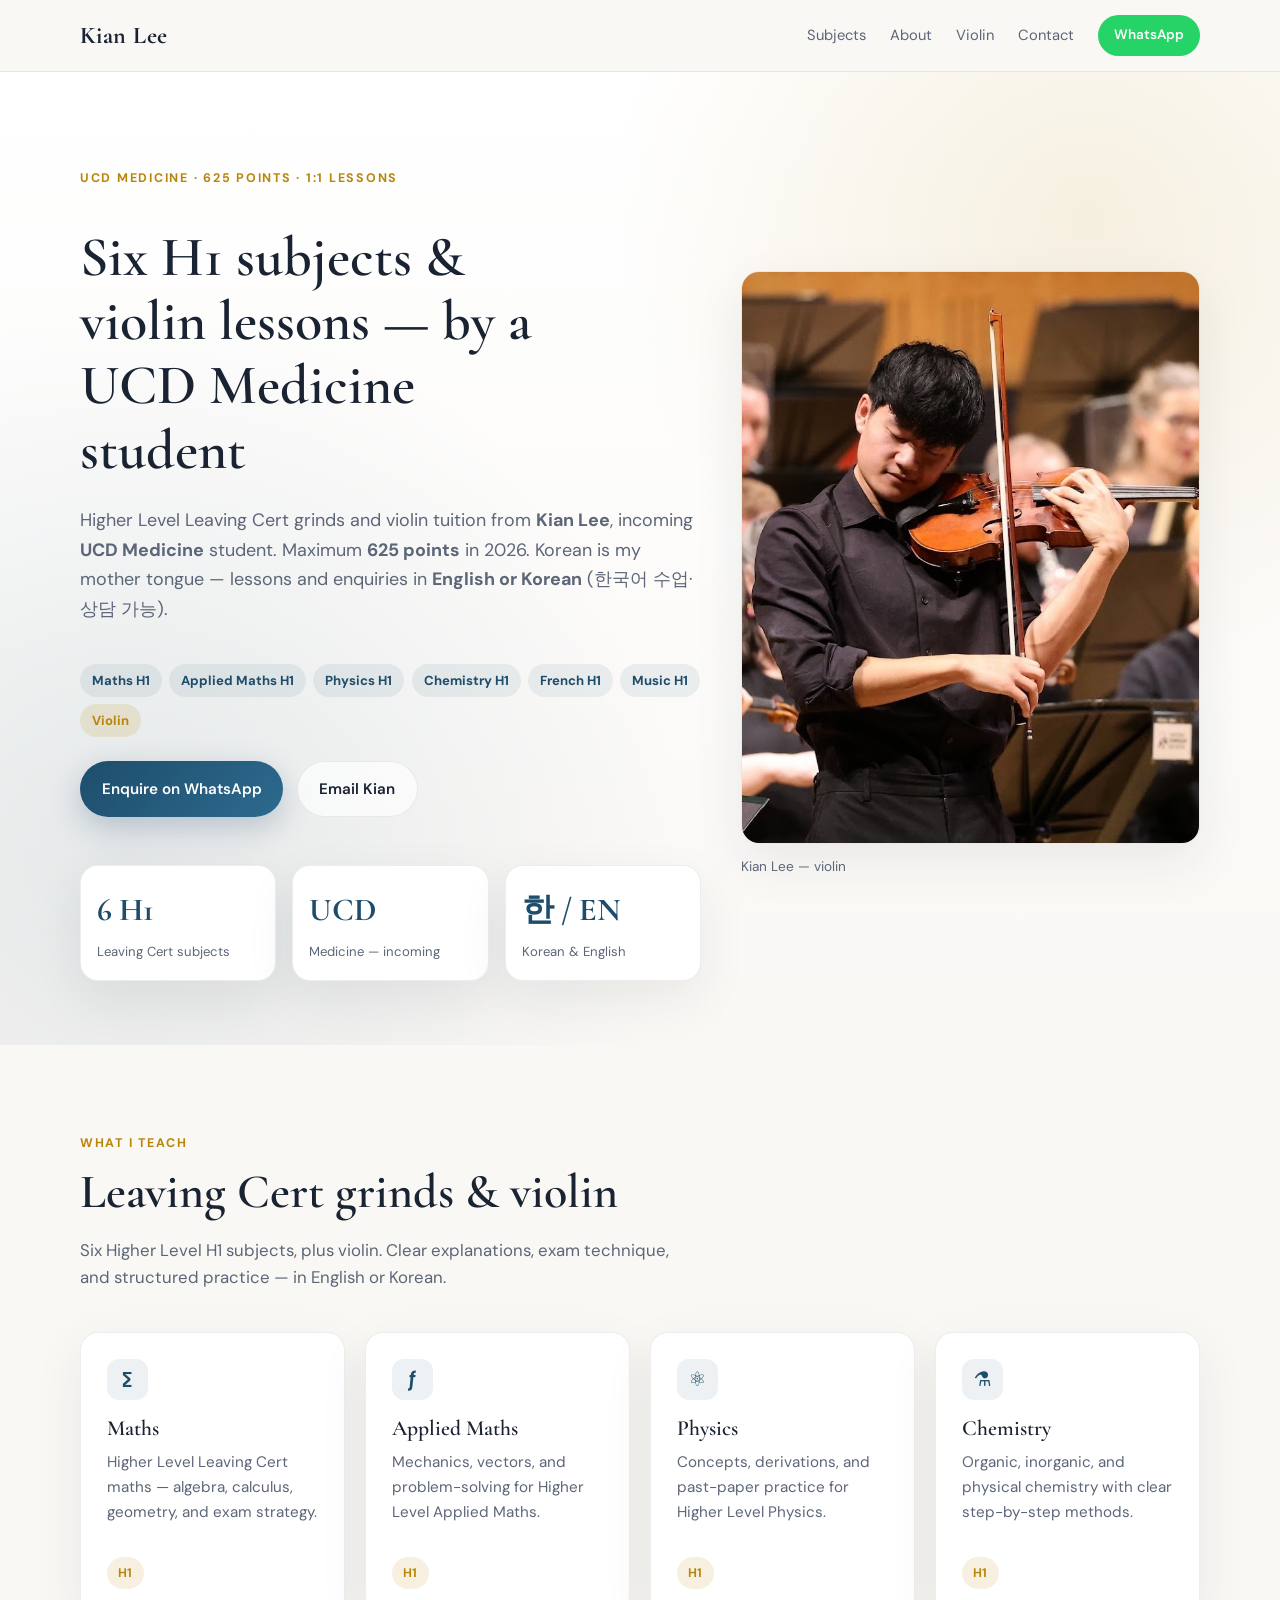
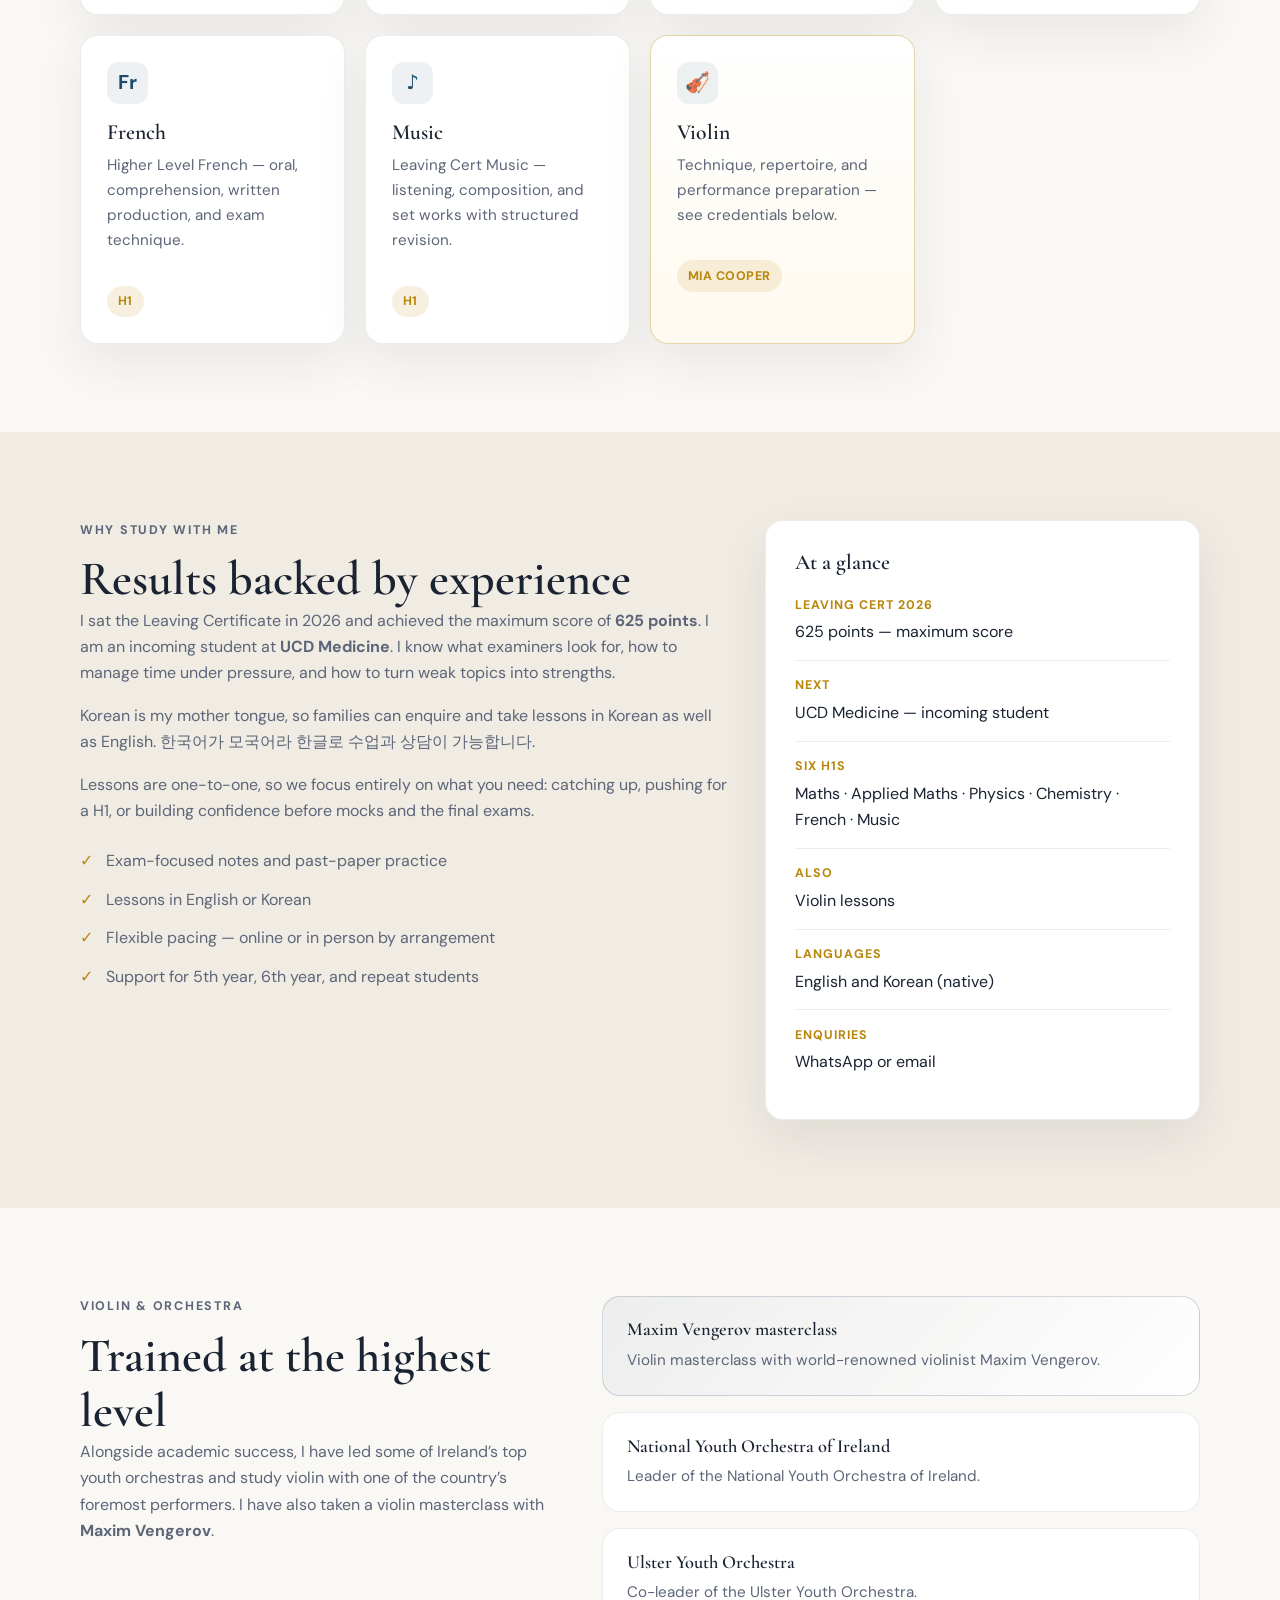
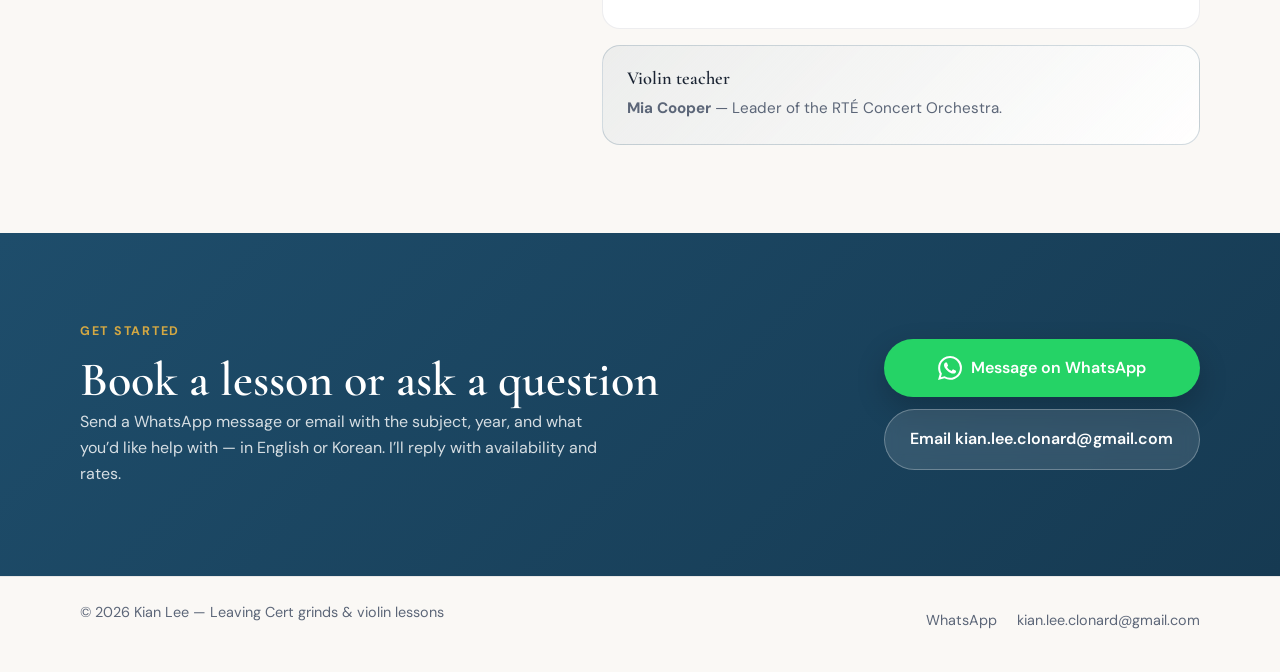
==== index.html @ 2340aa88 "Merge pull request #2 from KianLeeMaths/cursor/seo-h1-ucd-korean Highlight H1 grinds, UCD Medicine, " ====
<!DOCTYPE html>
<html lang="en">
<head>
  <meta charset="UTF-8">
  <meta name="viewport" content="width=device-width, initial-scale=1.0">
  <title>Leaving Cert H1 Grinds &amp; Violin Lessons | Kian Lee · UCD Medicine</title>
  <meta name="description" content="Six Leaving Cert H1 grinds (Maths, Applied Maths, Physics, Chemistry, French, Music) and violin lessons with Kian Lee — 625 points (2026), incoming UCD Medicine student. Native Korean speaker. 리빙서트 과외 · 바이올린 레슨. WhatsApp 083 312 1229.">
  <meta name="keywords" content="Leaving Cert grinds, H1 grinds Ireland, Maths grinds, Applied Maths, Physics, Chemistry, French, Music, violin lessons Dublin, UCD Medicine, Korean tutor, 리빙서트 과외, 수학 과외, 바이올린 레슨">
  <meta name="author" content="Kian Lee">
  <meta name="robots" content="index, follow">
  <link rel="canonical" href="https://kianleemaths.github.io/grinds/">
  <link rel="alternate" hreflang="en" href="https://kianleemaths.github.io/grinds/">
  <link rel="alternate" hreflang="ko" href="https://kianleemaths.github.io/grinds/">
  <link rel="alternate" hreflang="x-default" href="https://kianleemaths.github.io/grinds/">
  <meta property="og:type" content="website">
  <meta property="og:locale" content="en_IE">
  <meta property="og:locale:alternate" content="ko_KR">
  <meta property="og:site_name" content="Kian Lee Grinds">
  <meta property="og:url" content="https://kianleemaths.github.io/grinds/">
  <meta property="og:title" content="Six H1 Leaving Cert grinds &amp; violin lessons — UCD Medicine student">
  <meta property="og:description" content="Kian Lee: 625 points (2026), incoming UCD Medicine. H1 grinds in Maths, Applied Maths, Physics, Chemistry, French and Music, plus violin. Lessons in English or Korean.">
  <meta property="og:image" content="https://kianleemaths.github.io/grinds/images/kian-lee-violin.png">
  <meta property="og:image:alt" content="Kian Lee performing on violin with orchestra">
  <meta name="twitter:card" content="summary_large_image">
  <meta name="twitter:title" content="Six H1 Leaving Cert grinds &amp; violin lessons — UCD Medicine student">
  <meta name="twitter:description" content="625 points (2026). Incoming UCD Medicine. Native Korean speaker. WhatsApp 083 312 1229.">
  <meta name="twitter:image" content="https://kianleemaths.github.io/grinds/images/kian-lee-violin.png">
  <link rel="preconnect" href="https://fonts.googleapis.com">
  <link rel="preconnect" href="https://fonts.gstatic.com" crossorigin>
  <link href="https://fonts.googleapis.com/css2?family=Cormorant+Garamond:ital,wght@0,500;0,600;0,700;1,500&family=DM+Sans:ital,opsz,wght@0,9..40,400;0,9..40,500;0,9..40,600;0,9..40,700;1,9..40,400&display=swap" rel="stylesheet">
  <link rel="stylesheet" href="styles.css">
  <script type="application/ld+json">
  {
    "@context": "https://schema.org",
    "@type": "EducationalOccupationalProgram",
    "name": "Leaving Cert H1 grinds and violin lessons",
    "description": "One-to-one Higher Level Leaving Cert grinds in six H1 subjects and private violin lessons with Kian Lee, incoming UCD Medicine student. Lessons available in English and Korean.",
    "url": "https://kianleemaths.github.io/grinds/",
    "provider": {
      "@type": "Person",
      "name": "Kian Lee",
      "jobTitle": "Leaving Cert tutor and violin teacher",
      "email": "mailto:kian.lee.clonard@gmail.com",
      "telephone": "+353833121229",
      "knowsLanguage": ["en", "ko"],
      "image": "https://kianleemaths.github.io/grinds/images/kian-lee-violin.png",
      "alumniOf": {
        "@type": "EducationalOrganization",
        "name": "Leaving Certificate (Ireland), 625 points, 2026"
      },
      "affiliation": {
        "@type": "CollegeOrUniversity",
        "name": "University College Dublin",
        "department": "School of Medicine"
      }
    },
    "occupationalCategory": "Private tutor",
    "teaches": [
      "Leaving Cert Higher Level Maths",
      "Leaving Cert Higher Level Applied Maths",
      "Leaving Cert Higher Level Physics",
      "Leaving Cert Higher Level Chemistry",
      "Leaving Cert Higher Level French",
      "Leaving Cert Higher Level Music",
      "Violin"
    ],
    "inLanguage": ["en", "ko"],
    "areaServed": "Ireland"
  }
  </script>
</head>
<body>
  <header class="site-header">
    <div class="container header-inner">
      <a class="logo" href="#top">Kian Lee</a>
      <nav class="nav" aria-label="Primary">
        <a href="#subjects">Subjects</a>
        <a href="#about">About</a>
        <a href="#music">Violin</a>
        <a href="#contact">Contact</a>
      </nav>
      <a class="btn btn-small header-cta" href="#" id="header-whatsapp" target="_blank" rel="noopener noreferrer">WhatsApp</a>
    </div>
  </header>

  <main id="top">
    <section class="hero">
      <div class="hero-bg" aria-hidden="true"></div>
      <div class="container hero-layout">
        <div class="hero-content">
          <p class="eyebrow">UCD Medicine · 625 points · 1:1 lessons</p>
          <h1>Six H1 subjects &amp; violin lessons — by a UCD Medicine student</h1>
          <p class="hero-lead">
            Higher Level Leaving Cert grinds and violin tuition from <strong>Kian Lee</strong>,
            incoming <strong>UCD Medicine</strong> student. Maximum <strong>625 points</strong> in 2026.
            Korean is my mother tongue — lessons and enquiries in <strong>English or Korean</strong>
            (한국어 수업·상담 가능).
          </p>
          <ul class="hero-pills" aria-label="Six H1 subjects and violin">
            <li>Maths H1</li>
            <li>Applied Maths H1</li>
            <li>Physics H1</li>
            <li>Chemistry H1</li>
            <li>French H1</li>
            <li>Music H1</li>
            <li class="pill-extra">Violin</li>
          </ul>
          <div class="hero-actions">
            <a class="btn btn-primary" href="#" id="hero-whatsapp" target="_blank" rel="noopener noreferrer">
              Enquire on WhatsApp
            </a>
            <a class="btn btn-ghost" href="mailto:kian.lee.clonard@gmail.com">Email Kian</a>
          </div>
          <ul class="hero-stats" aria-label="Highlights">
            <li>
              <span class="stat-value">6 H1</span>
              <span class="stat-label">Leaving Cert subjects</span>
            </li>
            <li>
              <span class="stat-value">UCD</span>
              <span class="stat-label">Medicine — incoming</span>
            </li>
            <li>
              <span class="stat-value">한 / EN</span>
              <span class="stat-label">Korean &amp; English</span>
            </li>
          </ul>
        </div>
        <figure class="hero-photo">
          <img src="images/kian-lee-violin.png" alt="Kian Lee performing on violin with orchestra">
          <figcaption>Kian Lee — violin</figcaption>
        </figure>
      </div>
    </section>

    <section class="section" id="subjects">
      <div class="container">
        <div class="section-head">
          <p class="eyebrow">What I teach</p>
          <h2>Leaving Cert grinds &amp; violin</h2>
          <p class="section-intro">
            Six Higher Level H1 subjects, plus violin. Clear explanations, exam technique, and
            structured practice — in English or Korean.
          </p>
        </div>
        <div class="subject-grid">
          <article class="subject-card">
            <div class="subject-icon" aria-hidden="true">∑</div>
            <h3>Maths</h3>
            <p>Higher Level Leaving Cert maths — algebra, calculus, geometry, and exam strategy.</p>
            <span class="badge">H1</span>
          </article>
          <article class="subject-card">
            <div class="subject-icon" aria-hidden="true">ƒ</div>
            <h3>Applied Maths</h3>
            <p>Mechanics, vectors, and problem-solving for Higher Level Applied Maths.</p>
            <span class="badge">H1</span>
          </article>
          <article class="subject-card">
            <div class="subject-icon" aria-hidden="true">⚛</div>
            <h3>Physics</h3>
            <p>Concepts, derivations, and past-paper practice for Higher Level Physics.</p>
            <span class="badge">H1</span>
          </article>
          <article class="subject-card">
            <div class="subject-icon" aria-hidden="true">⚗</div>
            <h3>Chemistry</h3>
            <p>Organic, inorganic, and physical chemistry with clear step-by-step methods.</p>
            <span class="badge">H1</span>
          </article>
          <article class="subject-card">
            <div class="subject-icon" aria-hidden="true">Fr</div>
            <h3>French</h3>
            <p>Higher Level French — oral, comprehension, written production, and exam technique.</p>
            <span class="badge">H1</span>
          </article>
          <article class="subject-card">
            <div class="subject-icon" aria-hidden="true">♪</div>
            <h3>Music</h3>
            <p>Leaving Cert Music — listening, composition, and set works with structured revision.</p>
            <span class="badge">H1</span>
          </article>
          <article class="subject-card featured">
            <div class="subject-icon" aria-hidden="true">🎻</div>
            <h3>Violin</h3>
            <p>Technique, repertoire, and performance preparation — see credentials below.</p>
            <span class="badge">Mia Cooper</span>
          </article>
        </div>
      </div>
    </section>

    <section class="section section-alt" id="about">
      <div class="container about-grid">
        <div class="about-copy">
          <p class="eyebrow">Why study with me</p>
          <h2>Results backed by experience</h2>
          <p>
            I sat the Leaving Certificate in 2026 and achieved the maximum score of
            <strong>625 points</strong>. I am an incoming student at
            <strong>UCD Medicine</strong>. I know what examiners look for, how to manage time under
            pressure, and how to turn weak topics into strengths.
          </p>
          <p>
            Korean is my mother tongue, so families can enquire and take lessons in Korean as well as
            English. 한국어가 모국어라 한글로 수업과 상담이 가능합니다.
          </p>
          <p>
            Lessons are one-to-one, so we focus entirely on what you need: catching up, pushing for a
            H1, or building confidence before mocks and the final exams.
          </p>
          <ul class="check-list">
            <li>Exam-focused notes and past-paper practice</li>
            <li>Lessons in English or Korean</li>
            <li>Flexible pacing — online or in person by arrangement</li>
            <li>Support for 5th year, 6th year, and repeat students</li>
          </ul>
        </div>
        <aside class="about-card" aria-label="Achievements">
          <h3>At a glance</h3>
          <dl class="fact-list">
            <div>
              <dt>Leaving Cert 2026</dt>
              <dd>625 points — maximum score</dd>
            </div>
            <div>
              <dt>Next</dt>
              <dd>UCD Medicine — incoming student</dd>
            </div>
            <div>
              <dt>Six H1s</dt>
              <dd>Maths · Applied Maths · Physics · Chemistry · French · Music</dd>
            </div>
            <div>
              <dt>Also</dt>
              <dd>Violin lessons</dd>
            </div>
            <div>
              <dt>Languages</dt>
              <dd>English and Korean (native)</dd>
            </div>
            <div>
              <dt>Enquiries</dt>
              <dd>WhatsApp or email</dd>
            </div>
          </dl>
        </aside>
      </div>
    </section>

    <section class="section" id="music">
      <div class="container music-grid">
        <div class="music-copy">
          <p class="eyebrow">Violin &amp; orchestra</p>
          <h2>Trained at the highest level</h2>
          <p>
            Alongside academic success, I have led some of Ireland’s top youth orchestras and study
            violin with one of the country’s foremost performers. I have also taken a violin
            masterclass with <strong>Maxim Vengerov</strong>.
          </p>
        </div>
        <div class="credential-cards">
          <article class="credential-card highlight">
            <h3>Maxim Vengerov masterclass</h3>
            <p>Violin masterclass with world-renowned violinist Maxim Vengerov.</p>
          </article>
          <article class="credential-card">
            <h3>National Youth Orchestra of Ireland</h3>
            <p>Leader of the National Youth Orchestra of Ireland.</p>
          </article>
          <article class="credential-card">
            <h3>Ulster Youth Orchestra</h3>
            <p>Co-leader of the Ulster Youth Orchestra.</p>
          </article>
          <article class="credential-card highlight">
            <h3>Violin teacher</h3>
            <p>
              <strong>Mia Cooper</strong> — Leader of the RTÉ Concert Orchestra.
            </p>
          </article>
        </div>
      </div>
    </section>

    <section class="section cta-section" id="contact">
      <div class="container cta-inner">
        <div class="cta-copy">
          <p class="eyebrow">Get started</p>
          <h2>Book a lesson or ask a question</h2>
          <p>
            Send a WhatsApp message or email with the subject, year, and what you’d like help with —
            in English or Korean. I’ll reply with availability and rates.
          </p>
        </div>
        <div class="cta-actions">
          <a class="btn btn-primary btn-large whatsapp-btn" href="#" id="footer-whatsapp" target="_blank" rel="noopener noreferrer">
            <span class="whatsapp-icon" aria-hidden="true">
              <svg viewBox="0 0 24 24" width="24" height="24" fill="currentColor">
                <path d="M17.472 14.382c-.297-.149-1.758-.867-2.03-.967-.273-.099-.471-.148-.67.15-.197.297-.767.966-.94 1.164-.173.199-.347.223-.644.075-.297-.15-1.255-.463-2.39-1.475-.883-.788-1.48-1.761-1.653-2.059-.173-.297-.018-.458.13-.606.134-.133.298-.347.446-.52.149-.174.198-.298.298-.497.099-.198.05-.371-.025-.52-.075-.149-.669-1.612-.916-2.207-.242-.579-.487-.5-.669-.51-.173-.008-.371-.01-.57-.01-.198 0-.52.074-.792.372-.272.297-1.04 1.016-1.04 2.479 0 1.462 1.065 2.875 1.213 3.074.149.198 2.096 3.2 5.077 4.487.709.306 1.262.489 1.694.625.712.227 1.36.195 1.871.118.571-.085 1.758-.719 2.006-1.413.248-.694.248-1.289.173-1.413-.074-.124-.272-.198-.57-.347m-5.421 7.403h-.004a9.87 9.87 0 01-5.031-1.378l-.361-.214-3.741.982.998-3.648-.235-.374a9.86 9.86 0 01-1.51-5.26c.001-5.45 4.436-9.884 9.888-9.884 2.64 0 5.122 1.03 6.988 2.898a9.825 9.825 0 012.893 6.994c-.003 5.45-4.435 9.884-9.882 9.884m8.413-18.297A11.815 11.815 0 0012.05 0C5.495 0 .16 5.335.157 11.892c0 2.096.547 4.142 1.588 5.945L.057 24l6.305-1.654a11.882 11.882 0 005.683 1.448h.005c6.554 0 11.89-5.335 11.893-11.893a11.821 11.821 0 00-3.48-8.413z"/>
              </svg>
            </span>
            Message on WhatsApp
          </a>
          <a class="btn btn-ghost btn-large email-btn" id="footer-email" href="mailto:kian.lee.clonard@gmail.com">Email kian.lee.clonard@gmail.com</a>
        </div>
      </div>
    </section>
  </main>

  <footer class="site-footer">
    <div class="container footer-inner">
      <p>&copy; <span id="year"></span> Kian Lee — Leaving Cert grinds &amp; violin lessons</p>
      <div class="footer-links">
        <a href="#" id="footer-link-whatsapp" target="_blank" rel="noopener noreferrer">WhatsApp</a>
        <a href="mailto:kian.lee.clonard@gmail.com" id="footer-link-email">kian.lee.clonard@gmail.com</a>
      </div>
    </div>
  </footer>

  <script src="config.js"></script>
  <script src="main.js"></script>
</body>
</html>
---- styles.css ----
:root {
  --bg: #faf8f5;
  --bg-alt: #f0ebe3;
  --surface: #ffffff;
  --ink: #1a2332;
  --ink-muted: #5c6678;
  --accent: #1e4d6b;
  --accent-light: #2d6a8f;
  --gold: #b8860b;
  --gold-soft: #d4a843;
  --border: rgba(26, 35, 50, 0.08);
  --shadow: 0 18px 50px rgba(26, 35, 50, 0.08);
  --radius: 18px;
  --font-display: "Cormorant Garamond", Georgia, serif;
  --font-body: "DM Sans", system-ui, sans-serif;
  --header-height: 72px;
}

*,
*::before,
*::after {
  box-sizing: border-box;
}

html {
  scroll-behavior: smooth;
}

body {
  margin: 0;
  font-family: var(--font-body);
  font-size: 1rem;
  line-height: 1.65;
  color: var(--ink);
  background: var(--bg);
}

img {
  max-width: 100%;
  display: block;
}

a {
  color: inherit;
  text-decoration: none;
}

.container {
  width: min(1120px, calc(100% - 2rem));
  margin-inline: auto;
}

.eyebrow {
  margin: 0 0 0.75rem;
  font-size: 0.78rem;
  font-weight: 700;
  letter-spacing: 0.14em;
  text-transform: uppercase;
  color: var(--gold);
}

h1,
h2,
h3 {
  font-family: var(--font-display);
  font-weight: 600;
  line-height: 1.15;
  margin: 0;
}

h1 {
  font-size: clamp(2.15rem, 5vw, 3.5rem);
  max-width: 18ch;
}

h2 {
  font-size: clamp(2rem, 4vw, 3rem);
}

h3 {
  font-size: 1.35rem;
}

p {
  margin: 0 0 1rem;
}

p:last-child {
  margin-bottom: 0;
}

.btn {
  display: inline-flex;
  align-items: center;
  justify-content: center;
  gap: 0.55rem;
  padding: 0.9rem 1.35rem;
  border-radius: 999px;
  font-weight: 600;
  font-size: 0.95rem;
  transition: transform 0.2s ease, box-shadow 0.2s ease, background 0.2s ease;
}

.btn:hover {
  transform: translateY(-1px);
}

.btn-primary {
  background: linear-gradient(135deg, var(--accent), var(--accent-light));
  color: #fff;
  box-shadow: 0 10px 30px rgba(30, 77, 107, 0.25);
}

.btn-primary:hover {
  box-shadow: 0 14px 36px rgba(30, 77, 107, 0.32);
}

.btn-ghost {
  border: 1px solid var(--border);
  background: rgba(255, 255, 255, 0.65);
  backdrop-filter: blur(8px);
}

.btn-small {
  padding: 0.55rem 1rem;
  font-size: 0.85rem;
}

.btn-large {
  padding: 1rem 1.6rem;
  font-size: 1rem;
}

.site-header {
  position: sticky;
  top: 0;
  z-index: 20;
  height: var(--header-height);
  background: rgba(250, 248, 245, 0.88);
  backdrop-filter: blur(14px);
  border-bottom: 1px solid var(--border);
}

.header-inner {
  height: 100%;
  display: flex;
  align-items: center;
  gap: 1.5rem;
}

.logo {
  font-family: var(--font-display);
  font-size: 1.5rem;
  font-weight: 700;
  letter-spacing: 0.02em;
}

.nav {
  display: none;
  gap: 1.5rem;
  margin-left: auto;
  font-size: 0.92rem;
  color: var(--ink-muted);
}

.nav a:hover {
  color: var(--accent);
}

.header-cta {
  margin-left: auto;
  background: #25d366;
  color: #fff;
}

@media (min-width: 768px) {
  .nav {
    display: flex;
  }

  .header-cta {
    margin-left: 0;
  }
}

.hero {
  position: relative;
  padding: clamp(3rem, 8vw, 6rem) 0 4rem;
  overflow: hidden;
}

.hero-bg {
  position: absolute;
  inset: 0;
  background:
    radial-gradient(circle at 85% 15%, rgba(184, 134, 11, 0.12), transparent 35%),
    radial-gradient(circle at 10% 80%, rgba(30, 77, 107, 0.1), transparent 40%),
    linear-gradient(180deg, #fff 0%, var(--bg) 100%);
  z-index: -1;
}

.hero-layout {
  display: grid;
  gap: 2.5rem;
  align-items: center;
}

@media (min-width: 900px) {
  .hero-layout {
    grid-template-columns: 1.15fr 0.85fr;
  }
}

.hero-content {
  display: grid;
  gap: 1.5rem;
}

.hero-photo,
.music-photo {
  margin: 0;
}

.hero-photo img,
.music-photo img {
  width: 100%;
  height: auto;
  aspect-ratio: 4 / 5;
  object-fit: cover;
  object-position: center 18%;
  border-radius: var(--radius);
  box-shadow: var(--shadow);
  border: 1px solid var(--border);
}

.music-photo img {
  aspect-ratio: 4 / 5;
}

.hero-photo figcaption,
.music-photo figcaption {
  margin-top: 0.7rem;
  font-size: 0.85rem;
  color: var(--ink-muted);
}

.hero-lead {
  max-width: 42rem;
  font-size: 1.12rem;
  color: var(--ink-muted);
}

.hero-pills {
  display: flex;
  flex-wrap: wrap;
  gap: 0.45rem;
  list-style: none;
  margin: 0;
  padding: 0;
}

.hero-pills li {
  padding: 0.35rem 0.75rem;
  border-radius: 999px;
  background: rgba(30, 77, 107, 0.08);
  color: var(--accent);
  font-size: 0.82rem;
  font-weight: 700;
}

.hero-pills .pill-extra {
  background: rgba(184, 134, 11, 0.14);
  color: var(--gold);
}

.hero-actions {
  display: flex;
  flex-wrap: wrap;
  gap: 0.85rem;
}

.hero-stats {
  display: grid;
  grid-template-columns: repeat(3, minmax(0, 1fr));
  gap: 1rem;
  list-style: none;
  margin: 1.5rem 0 0;
  padding: 0;
}

.hero-stats li {
  padding: 1.1rem 1rem;
  background: var(--surface);
  border: 1px solid var(--border);
  border-radius: var(--radius);
  box-shadow: var(--shadow);
}

.stat-value {
  display: block;
  font-family: var(--font-display);
  font-size: clamp(1.55rem, 3vw, 2rem);
  font-weight: 700;
  color: var(--accent);
}

.stat-label {
  display: block;
  margin-top: 0.25rem;
  font-size: 0.82rem;
  color: var(--ink-muted);
}

.section {
  padding: clamp(3.5rem, 7vw, 5.5rem) 0;
}

.section-alt {
  background: var(--bg-alt);
}

.section-head {
  max-width: 38rem;
  margin-bottom: 2.5rem;
}

.section-intro {
  margin-top: 1rem;
  color: var(--ink-muted);
  font-size: 1.05rem;
}

.subject-grid {
  display: grid;
  grid-template-columns: repeat(auto-fit, minmax(240px, 1fr));
  gap: 1.25rem;
}

.subject-card {
  position: relative;
  padding: 1.6rem;
  background: var(--surface);
  border: 1px solid var(--border);
  border-radius: var(--radius);
  box-shadow: var(--shadow);
}

.subject-card.featured {
  border-color: rgba(184, 134, 11, 0.35);
  background: linear-gradient(180deg, #fff 0%, #fffaf0 100%);
}

.subject-icon {
  width: 2.6rem;
  height: 2.6rem;
  display: grid;
  place-items: center;
  margin-bottom: 1rem;
  border-radius: 12px;
  background: rgba(30, 77, 107, 0.08);
  color: var(--accent);
  font-size: 1.25rem;
  font-weight: 700;
}

.subject-card h3 {
  margin-bottom: 0.55rem;
}

.subject-card p {
  color: var(--ink-muted);
  font-size: 0.95rem;
}

.badge {
  display: inline-block;
  margin-top: 1rem;
  padding: 0.35rem 0.7rem;
  border-radius: 999px;
  background: rgba(184, 134, 11, 0.12);
  color: var(--gold);
  font-size: 0.78rem;
  font-weight: 700;
  letter-spacing: 0.04em;
  text-transform: uppercase;
}

.about-grid,
.music-grid {
  display: grid;
  gap: 2rem;
}

@media (min-width: 900px) {
  .about-grid {
    grid-template-columns: 1.2fr 0.8fr;
    align-items: start;
  }

  .music-grid {
    grid-template-columns: 0.9fr 1.1fr;
    align-items: start;
  }
}

.about-copy p,
.music-copy p {
  color: var(--ink-muted);
}

.check-list {
  margin: 1.5rem 0 0;
  padding: 0;
  list-style: none;
}

.check-list li {
  position: relative;
  padding-left: 1.6rem;
  margin-bottom: 0.75rem;
  color: var(--ink-muted);
}

.check-list li::before {
  content: "✓";
  position: absolute;
  left: 0;
  color: var(--gold);
  font-weight: 700;
}

.about-card {
  padding: 1.8rem;
  background: var(--surface);
  border-radius: var(--radius);
  border: 1px solid var(--border);
  box-shadow: var(--shadow);
}

.about-card h3 {
  margin-bottom: 1.25rem;
}

.fact-list {
  margin: 0;
}

.fact-list div {
  padding: 0.9rem 0;
  border-top: 1px solid var(--border);
}

.fact-list div:first-child {
  border-top: 0;
  padding-top: 0;
}

.fact-list dt {
  font-size: 0.78rem;
  font-weight: 700;
  letter-spacing: 0.08em;
  text-transform: uppercase;
  color: var(--gold);
}

.fact-list dd {
  margin: 0.25rem 0 0;
  color: var(--ink);
}

.credential-cards {
  display: grid;
  gap: 1rem;
}

.credential-card {
  padding: 1.4rem 1.5rem;
  background: var(--surface);
  border: 1px solid var(--border);
  border-radius: var(--radius);
}

.credential-card.highlight {
  border-color: rgba(30, 77, 107, 0.2);
  background: linear-gradient(135deg, rgba(30, 77, 107, 0.06), rgba(255, 255, 255, 0.9));
}

.credential-card h3 {
  margin-bottom: 0.45rem;
  font-size: 1.15rem;
}

.credential-card p {
  color: var(--ink-muted);
  font-size: 0.95rem;
}

.cta-section {
  background: linear-gradient(135deg, var(--accent) 0%, #163a52 100%);
  color: #fff;
}

.cta-inner {
  display: grid;
  gap: 2rem;
  align-items: center;
}

.cta-actions {
  display: grid;
  gap: 0.75rem;
  justify-items: stretch;
}

@media (min-width: 768px) {
  .cta-inner {
    grid-template-columns: 1fr auto;
  }
}

.cta-copy .eyebrow {
  color: var(--gold-soft);
}

.cta-copy p {
  max-width: 34rem;
  color: rgba(255, 255, 255, 0.82);
}

.whatsapp-btn {
  background: #25d366;
  box-shadow: 0 12px 30px rgba(0, 0, 0, 0.2);
}

.whatsapp-btn:hover {
  background: #1ebe57;
}

.whatsapp-icon {
  display: inline-flex;
}

.email-btn {
  background: rgba(255, 255, 255, 0.12);
  color: #fff;
  border: 1px solid rgba(255, 255, 255, 0.28);
}

.email-btn:hover {
  background: rgba(255, 255, 255, 0.2);
}

.footer-links {
  display: flex;
  flex-wrap: wrap;
  gap: 0.75rem 1.25rem;
}

.site-footer {
  padding: 1.5rem 0 2rem;
  border-top: 1px solid var(--border);
}

.footer-inner {
  display: flex;
  flex-wrap: wrap;
  gap: 0.75rem 1.5rem;
  justify-content: space-between;
  align-items: center;
  font-size: 0.9rem;
  color: var(--ink-muted);
}

.footer-inner a:hover {
  color: var(--accent);
}

@media (max-width: 640px) {
  .hero-stats {
    grid-template-columns: 1fr;
  }
}
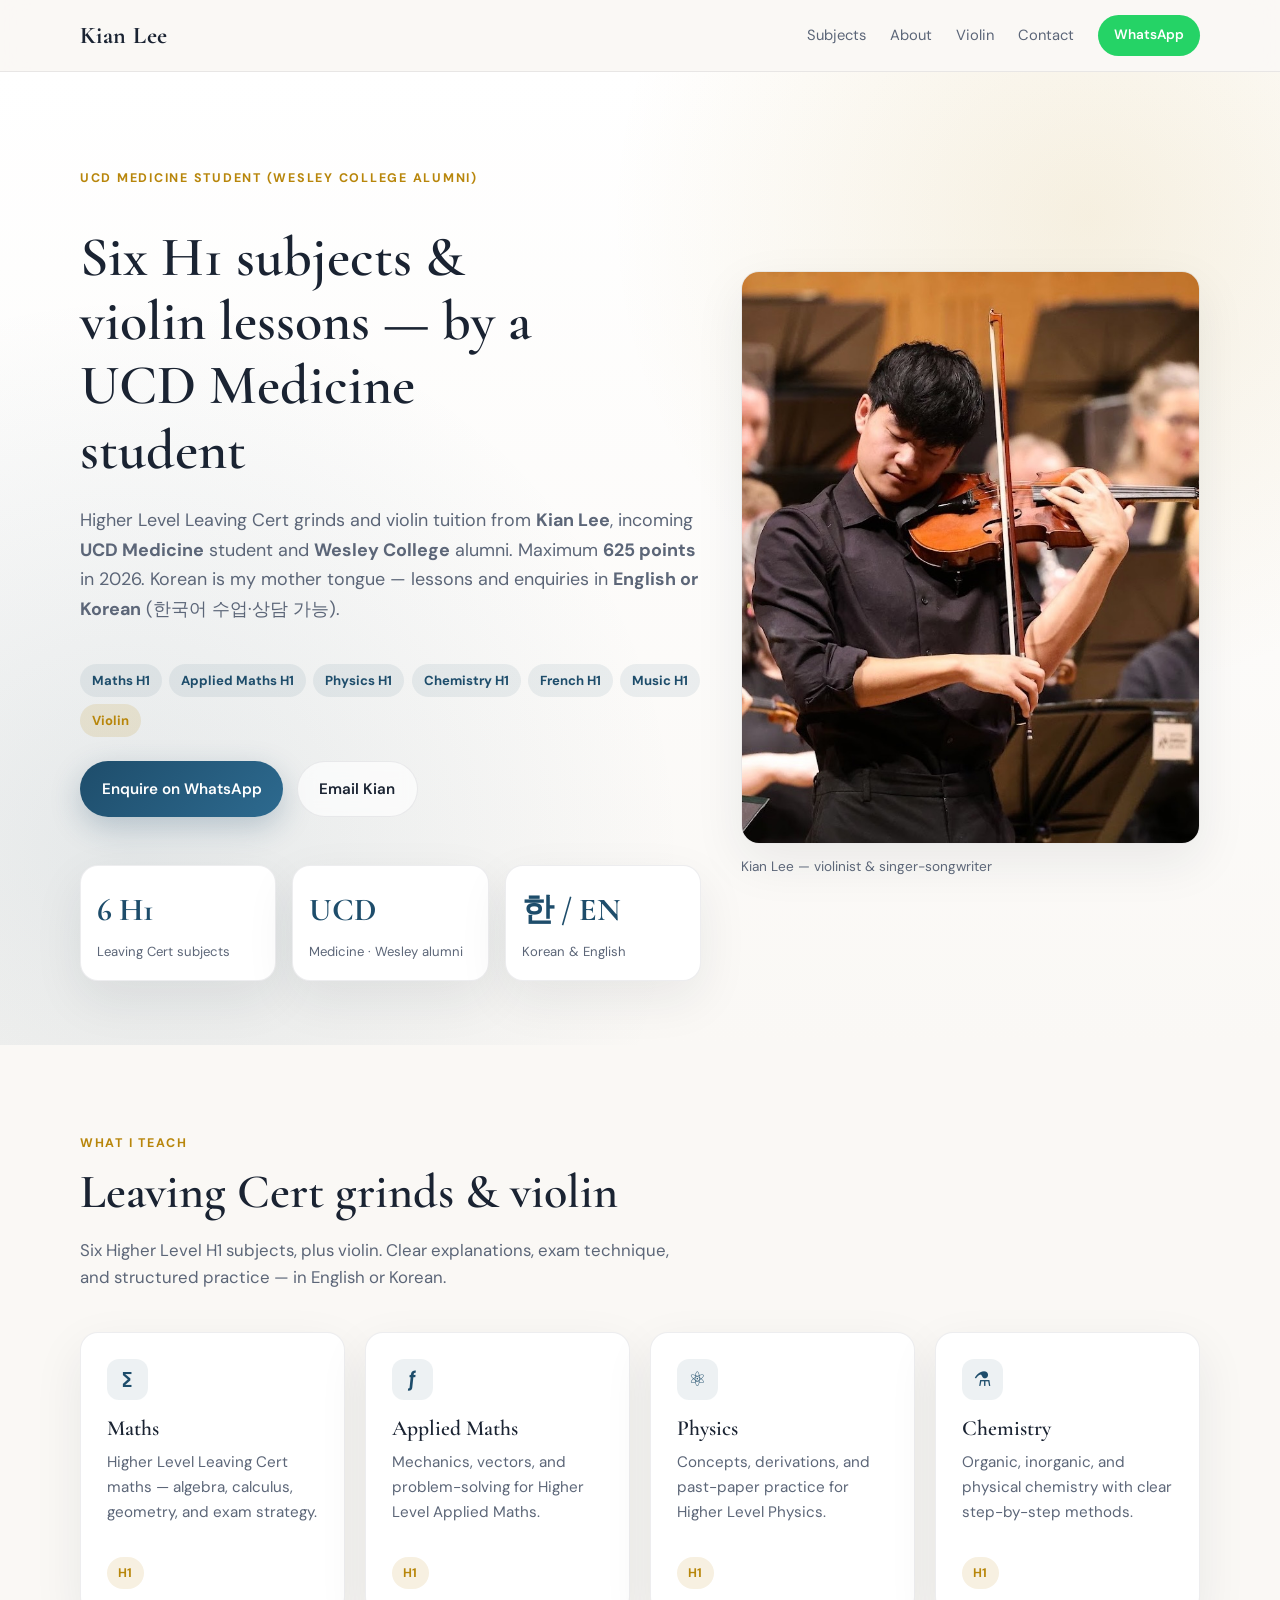
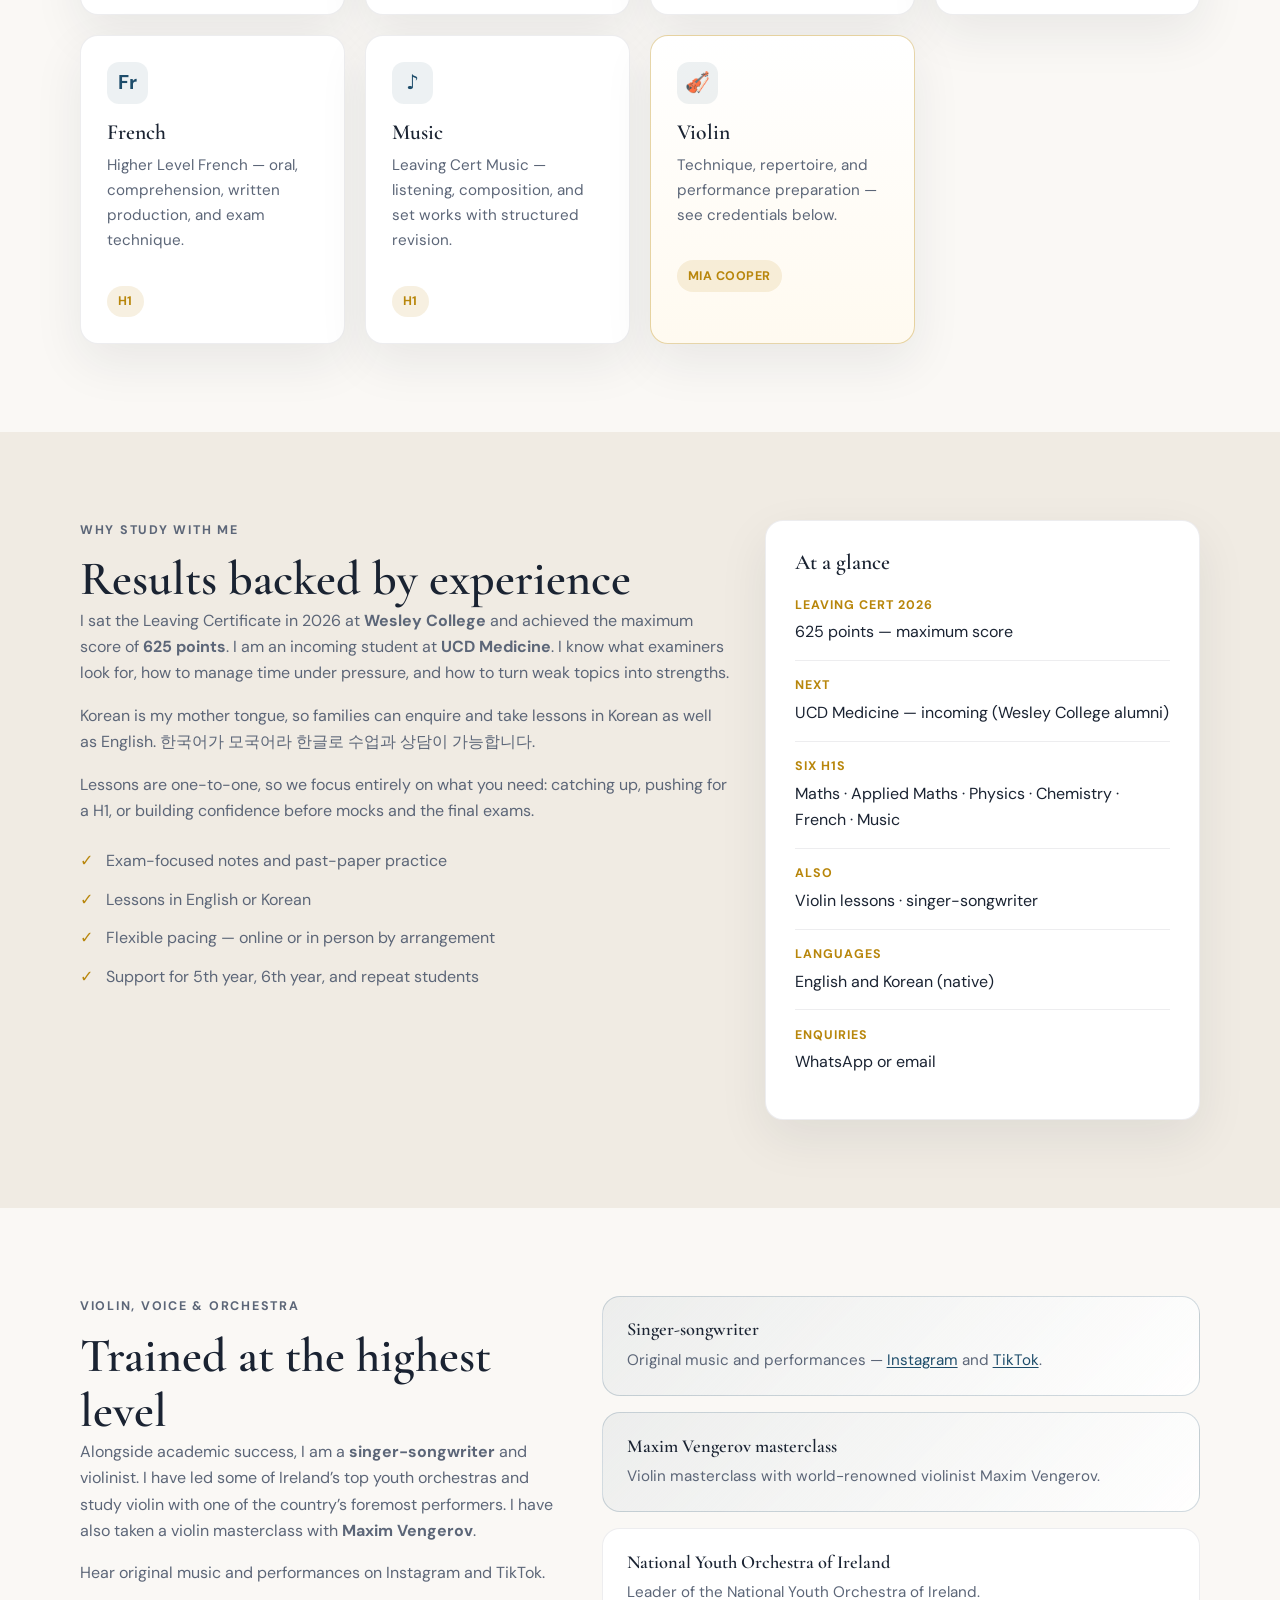
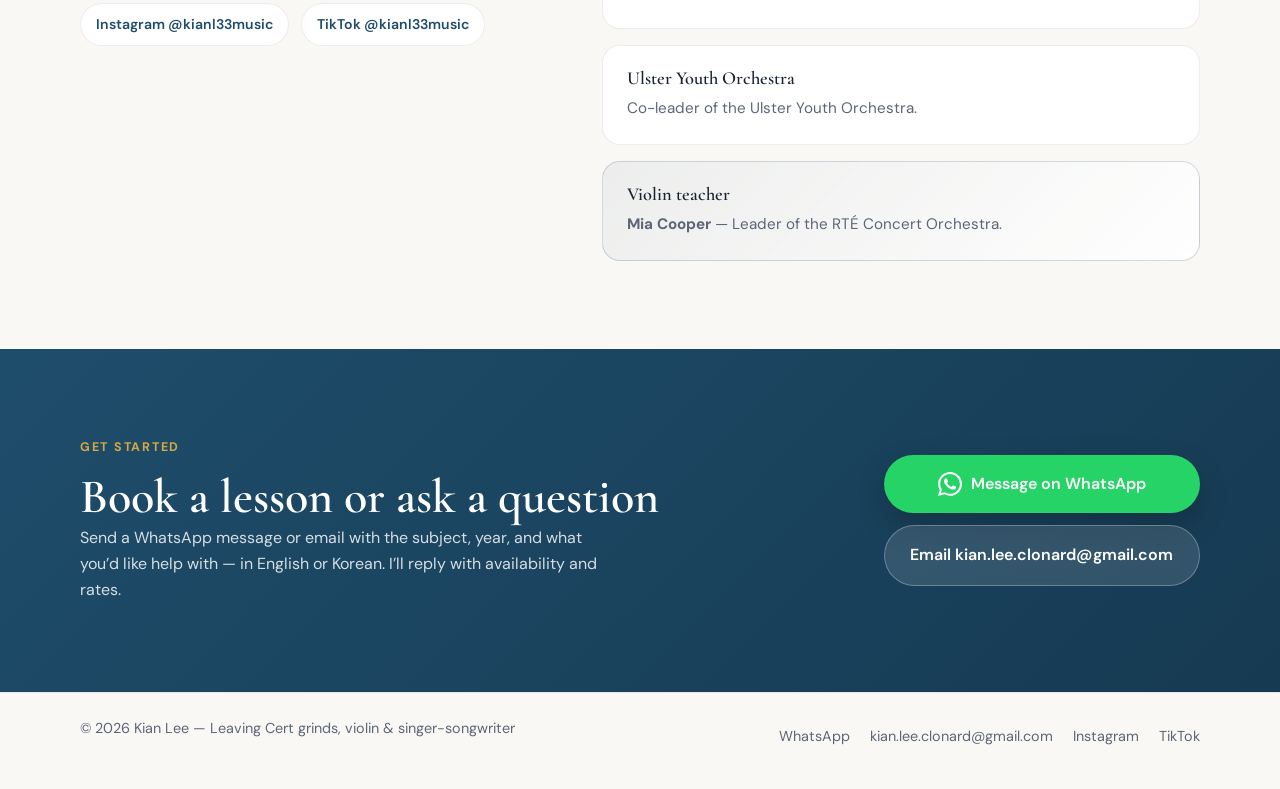
==== commit a25a7eda: "Add Wesley College alumni, singer-songwriter, and social links. Co-authored-by: Cursor <cursoragent@" ====
--- a/index.html
+++ b/index.html
@@ -3,9 +3,9 @@
 <head>
   <meta charset="UTF-8">
   <meta name="viewport" content="width=device-width, initial-scale=1.0">
-  <title>Leaving Cert H1 Grinds &amp; Violin Lessons | Kian Lee · UCD Medicine</title>
-  <meta name="description" content="Six Leaving Cert H1 grinds (Maths, Applied Maths, Physics, Chemistry, French, Music) and violin lessons with Kian Lee — 625 points (2026), incoming UCD Medicine student. Native Korean speaker. 리빙서트 과외 · 바이올린 레슨. WhatsApp 083 312 1229.">
-  <meta name="keywords" content="Leaving Cert grinds, H1 grinds Ireland, Maths grinds, Applied Maths, Physics, Chemistry, French, Music, violin lessons Dublin, UCD Medicine, Korean tutor, 리빙서트 과외, 수학 과외, 바이올린 레슨">
+  <title>Leaving Cert H1 Grinds &amp; Violin Lessons | Kian Lee · UCD Medicine · Wesley College</title>
+  <meta name="description" content="Six Leaving Cert H1 grinds (Maths, Applied Maths, Physics, Chemistry, French, Music) and violin lessons with Kian Lee — UCD Medicine student (Wesley College alumni), 625 points (2026). Native Korean speaker. 리빙서트 과외 · 바이올린 레슨. WhatsApp 083 312 1229.">
+  <meta name="keywords" content="Leaving Cert grinds, H1 grinds Ireland, Maths grinds, Wesley College Dublin, UCD Medicine, Applied Maths, Physics, Chemistry, French, Music, violin lessons Dublin, Korean tutor, 리빙서트 과외, 수학 과외, 바이올린 레슨">
   <meta name="author" content="Kian Lee">
   <meta name="robots" content="index, follow">
   <link rel="canonical" href="https://kianleemaths.github.io/grinds/">
@@ -17,13 +17,13 @@
   <meta property="og:locale:alternate" content="ko_KR">
   <meta property="og:site_name" content="Kian Lee Grinds">
   <meta property="og:url" content="https://kianleemaths.github.io/grinds/">
-  <meta property="og:title" content="Six H1 Leaving Cert grinds &amp; violin lessons — UCD Medicine student">
-  <meta property="og:description" content="Kian Lee: 625 points (2026), incoming UCD Medicine. H1 grinds in Maths, Applied Maths, Physics, Chemistry, French and Music, plus violin. Lessons in English or Korean.">
+  <meta property="og:title" content="Six H1 Leaving Cert grinds &amp; violin lessons — UCD Medicine student (Wesley College alumni)">
+  <meta property="og:description" content="Kian Lee: Wesley College alumni, incoming UCD Medicine, 625 points (2026). H1 grinds in Maths, Applied Maths, Physics, Chemistry, French and Music, plus violin. Lessons in English or Korean.">
   <meta property="og:image" content="https://kianleemaths.github.io/grinds/images/kian-lee-violin.png">
   <meta property="og:image:alt" content="Kian Lee performing on violin with orchestra">
   <meta name="twitter:card" content="summary_large_image">
-  <meta name="twitter:title" content="Six H1 Leaving Cert grinds &amp; violin lessons — UCD Medicine student">
-  <meta name="twitter:description" content="625 points (2026). Incoming UCD Medicine. Native Korean speaker. WhatsApp 083 312 1229.">
+  <meta name="twitter:title" content="Six H1 Leaving Cert grinds &amp; violin lessons — UCD Medicine student (Wesley College alumni)">
+  <meta name="twitter:description" content="Wesley College alumni. Incoming UCD Medicine. 625 points (2026). Native Korean speaker. WhatsApp 083 312 1229.">
   <meta name="twitter:image" content="https://kianleemaths.github.io/grinds/images/kian-lee-violin.png">
   <link rel="preconnect" href="https://fonts.googleapis.com">
   <link rel="preconnect" href="https://fonts.gstatic.com" crossorigin>
@@ -34,20 +34,30 @@
     "@context": "https://schema.org",
     "@type": "EducationalOccupationalProgram",
     "name": "Leaving Cert H1 grinds and violin lessons",
-    "description": "One-to-one Higher Level Leaving Cert grinds in six H1 subjects and private violin lessons with Kian Lee, incoming UCD Medicine student. Lessons available in English and Korean.",
+    "description": "One-to-one Higher Level Leaving Cert grinds in six H1 subjects and private violin lessons with Kian Lee, UCD Medicine student and Wesley College alumni. Lessons available in English and Korean.",
     "url": "https://kianleemaths.github.io/grinds/",
     "provider": {
       "@type": "Person",
       "name": "Kian Lee",
-      "jobTitle": "Leaving Cert tutor and violin teacher",
+      "jobTitle": "Leaving Cert tutor, violin teacher, and singer-songwriter",
       "email": "mailto:kian.lee.clonard@gmail.com",
       "telephone": "+353833121229",
       "knowsLanguage": ["en", "ko"],
       "image": "https://kianleemaths.github.io/grinds/images/kian-lee-violin.png",
-      "alumniOf": {
-        "@type": "EducationalOrganization",
-        "name": "Leaving Certificate (Ireland), 625 points, 2026"
-      },
+      "sameAs": [
+        "https://www.instagram.com/kianl33music/",
+        "https://www.tiktok.com/@kianl33music/"
+      ],
+      "alumniOf": [
+        {
+          "@type": "HighSchool",
+          "name": "Wesley College Dublin"
+        },
+        {
+          "@type": "EducationalOrganization",
+          "name": "Leaving Certificate (Ireland), 625 points, 2026"
+        }
+      ],
       "affiliation": {
         "@type": "CollegeOrUniversity",
         "name": "University College Dublin",
@@ -88,11 +98,12 @@
       <div class="hero-bg" aria-hidden="true"></div>
       <div class="container hero-layout">
         <div class="hero-content">
-          <p class="eyebrow">UCD Medicine · 625 points · 1:1 lessons</p>
+          <p class="eyebrow">UCD Medicine student (Wesley College alumni)</p>
           <h1>Six H1 subjects &amp; violin lessons — by a UCD Medicine student</h1>
           <p class="hero-lead">
             Higher Level Leaving Cert grinds and violin tuition from <strong>Kian Lee</strong>,
-            incoming <strong>UCD Medicine</strong> student. Maximum <strong>625 points</strong> in 2026.
+            incoming <strong>UCD Medicine</strong> student and <strong>Wesley College</strong> alumni.
+            Maximum <strong>625 points</strong> in 2026.
             Korean is my mother tongue — lessons and enquiries in <strong>English or Korean</strong>
             (한국어 수업·상담 가능).
           </p>
@@ -118,7 +129,7 @@
             </li>
             <li>
               <span class="stat-value">UCD</span>
-              <span class="stat-label">Medicine — incoming</span>
+              <span class="stat-label">Medicine · Wesley alumni</span>
             </li>
             <li>
               <span class="stat-value">한 / EN</span>
@@ -128,7 +139,7 @@
         </div>
         <figure class="hero-photo">
           <img src="images/kian-lee-violin.png" alt="Kian Lee performing on violin with orchestra">
-          <figcaption>Kian Lee — violin</figcaption>
+          <figcaption>Kian Lee — violinist &amp; singer-songwriter</figcaption>
         </figure>
       </div>
     </section>
@@ -196,8 +207,8 @@
           <p class="eyebrow">Why study with me</p>
           <h2>Results backed by experience</h2>
           <p>
-            I sat the Leaving Certificate in 2026 and achieved the maximum score of
-            <strong>625 points</strong>. I am an incoming student at
+            I sat the Leaving Certificate in 2026 at <strong>Wesley College</strong> and achieved
+            the maximum score of <strong>625 points</strong>. I am an incoming student at
             <strong>UCD Medicine</strong>. I know what examiners look for, how to manage time under
             pressure, and how to turn weak topics into strengths.
           </p>
@@ -225,7 +236,7 @@
             </div>
             <div>
               <dt>Next</dt>
-              <dd>UCD Medicine — incoming student</dd>
+              <dd>UCD Medicine — incoming (Wesley College alumni)</dd>
             </div>
             <div>
               <dt>Six H1s</dt>
@@ -233,7 +244,7 @@
             </div>
             <div>
               <dt>Also</dt>
-              <dd>Violin lessons</dd>
+              <dd>Violin lessons · singer-songwriter</dd>
             </div>
             <div>
               <dt>Languages</dt>
@@ -251,15 +262,27 @@
     <section class="section" id="music">
       <div class="container music-grid">
         <div class="music-copy">
-          <p class="eyebrow">Violin &amp; orchestra</p>
+          <p class="eyebrow">Violin, voice &amp; orchestra</p>
           <h2>Trained at the highest level</h2>
           <p>
-            Alongside academic success, I have led some of Ireland’s top youth orchestras and study
-            violin with one of the country’s foremost performers. I have also taken a violin
-            masterclass with <strong>Maxim Vengerov</strong>.
-          </p>
+            Alongside academic success, I am a <strong>singer-songwriter</strong> and violinist.
+            I have led some of Ireland’s top youth orchestras and study violin with one of the
+            country’s foremost performers. I have also taken a violin masterclass with
+            <strong>Maxim Vengerov</strong>.
+          </p>
+          <p>
+            Hear original music and performances on Instagram and TikTok.
+          </p>
+          <div class="social-links">
+            <a class="social-link" href="https://www.instagram.com/kianl33music/" target="_blank" rel="noopener noreferrer">Instagram @kianl33music</a>
+            <a class="social-link" href="https://www.tiktok.com/@kianl33music/" target="_blank" rel="noopener noreferrer">TikTok @kianl33music</a>
+          </div>
         </div>
         <div class="credential-cards">
+          <article class="credential-card highlight">
+            <h3>Singer-songwriter</h3>
+            <p>Original music and performances — <a href="https://www.instagram.com/kianl33music/" target="_blank" rel="noopener noreferrer">Instagram</a> and <a href="https://www.tiktok.com/@kianl33music/" target="_blank" rel="noopener noreferrer">TikTok</a>.</p>
+          </article>
           <article class="credential-card highlight">
             <h3>Maxim Vengerov masterclass</h3>
             <p>Violin masterclass with world-renowned violinist Maxim Vengerov.</p>
@@ -309,10 +332,12 @@
 
   <footer class="site-footer">
     <div class="container footer-inner">
-      <p>&copy; <span id="year"></span> Kian Lee — Leaving Cert grinds &amp; violin lessons</p>
+      <p>&copy; <span id="year"></span> Kian Lee — Leaving Cert grinds, violin &amp; singer-songwriter</p>
       <div class="footer-links">
         <a href="#" id="footer-link-whatsapp" target="_blank" rel="noopener noreferrer">WhatsApp</a>
         <a href="mailto:kian.lee.clonard@gmail.com" id="footer-link-email">kian.lee.clonard@gmail.com</a>
+        <a href="https://www.instagram.com/kianl33music/" target="_blank" rel="noopener noreferrer">Instagram</a>
+        <a href="https://www.tiktok.com/@kianl33music/" target="_blank" rel="noopener noreferrer">TikTok</a>
       </div>
     </div>
   </footer>
--- a/styles.css
+++ b/styles.css
@@ -495,6 +495,36 @@
   font-size: 0.95rem;
 }
 
+.credential-card a {
+  color: var(--accent);
+  text-decoration: underline;
+  text-underline-offset: 0.15em;
+}
+
+.social-links {
+  display: flex;
+  flex-wrap: wrap;
+  gap: 0.7rem;
+  margin-top: 0.35rem;
+}
+
+.social-link {
+  display: inline-flex;
+  align-items: center;
+  padding: 0.55rem 0.95rem;
+  border-radius: 999px;
+  border: 1px solid var(--border);
+  background: var(--surface);
+  font-size: 0.88rem;
+  font-weight: 600;
+  color: var(--accent);
+}
+
+.social-link:hover {
+  border-color: rgba(30, 77, 107, 0.28);
+  box-shadow: var(--shadow);
+}
+
 .cta-section {
   background: linear-gradient(135deg, var(--accent) 0%, #163a52 100%);
   color: #fff;
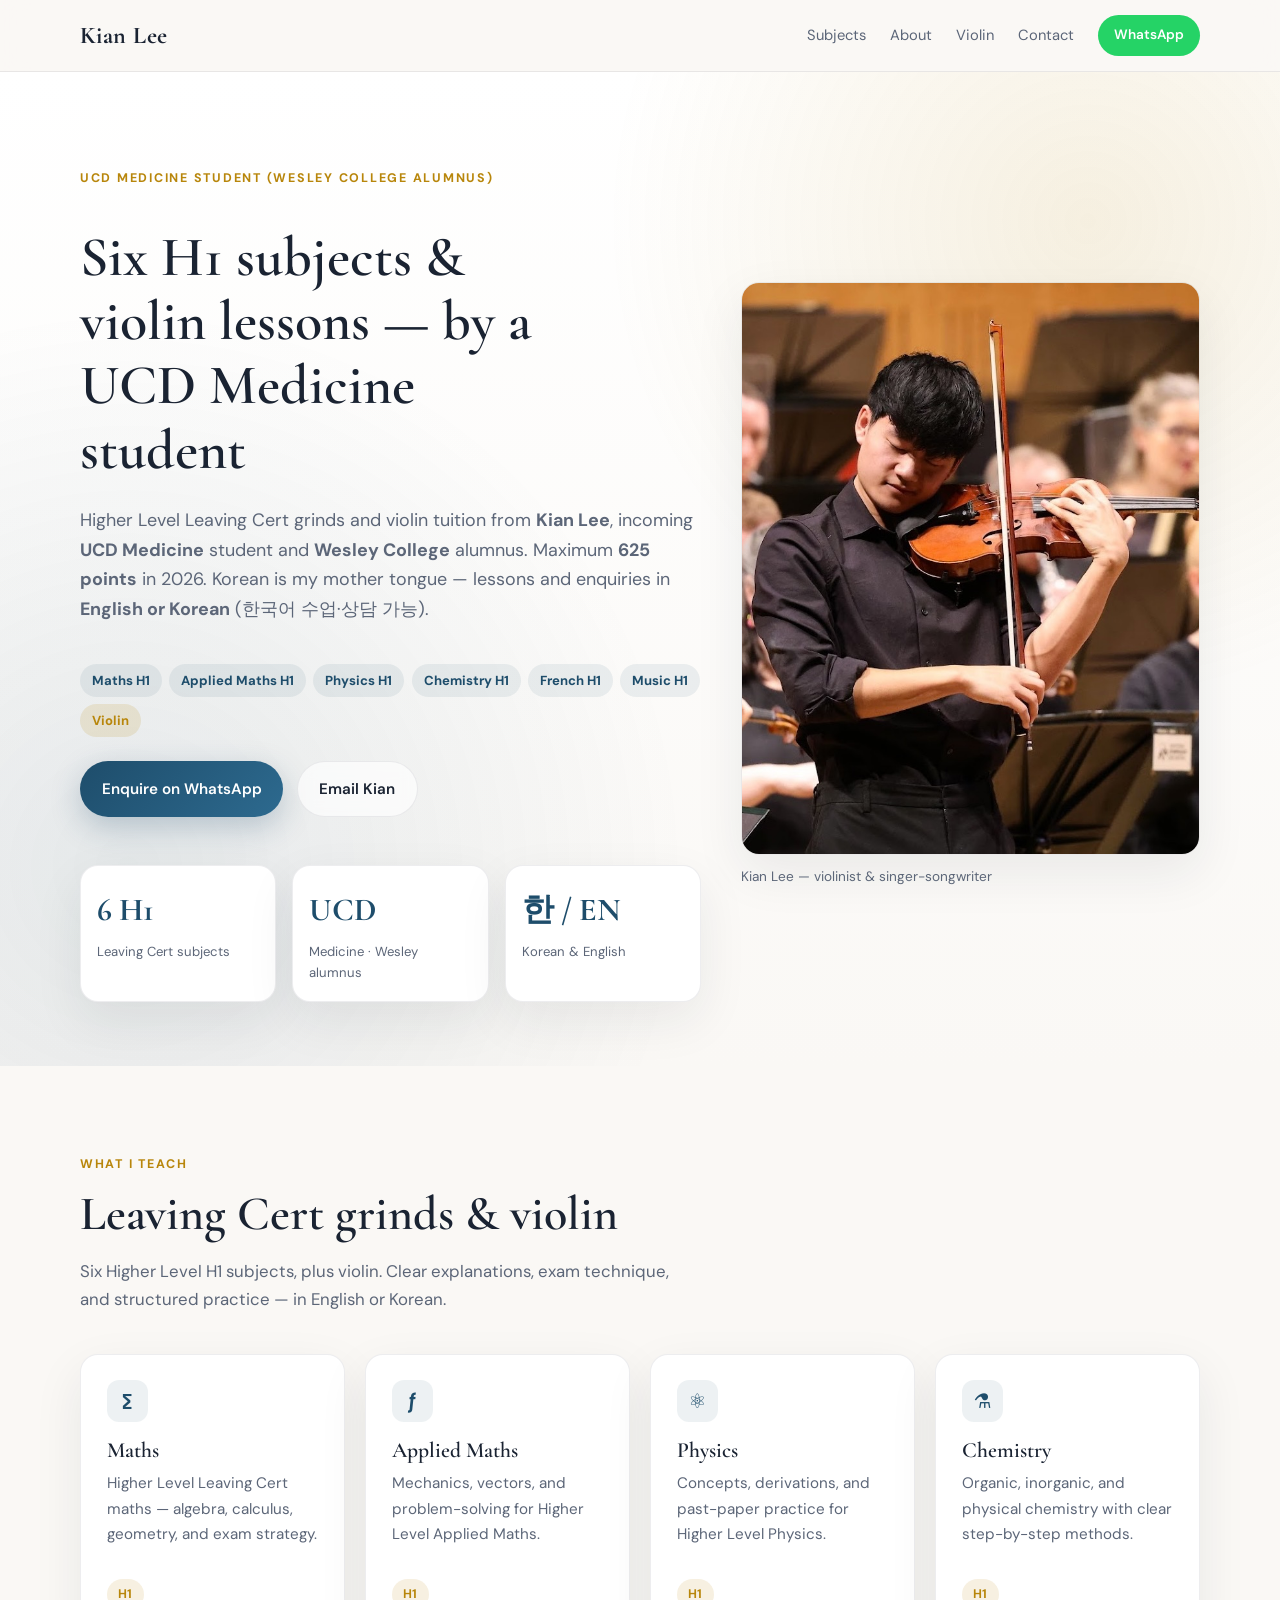
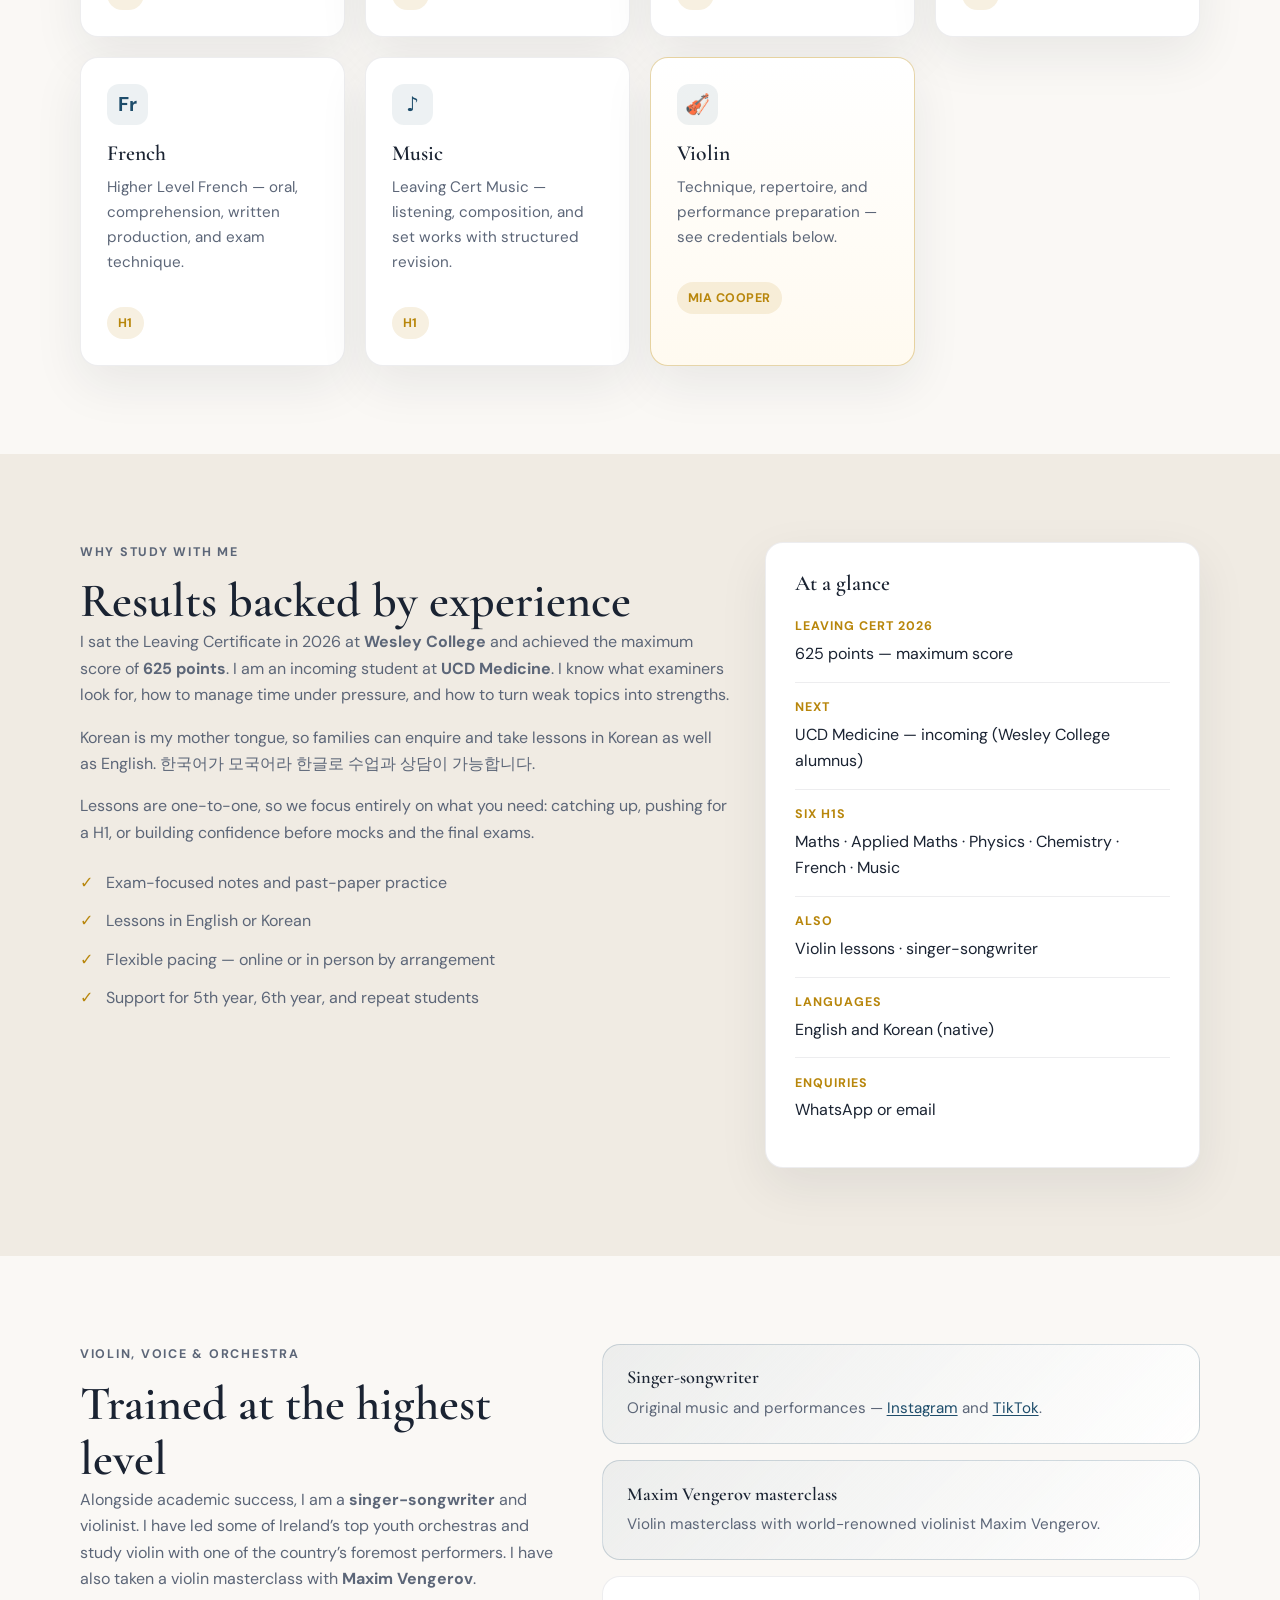
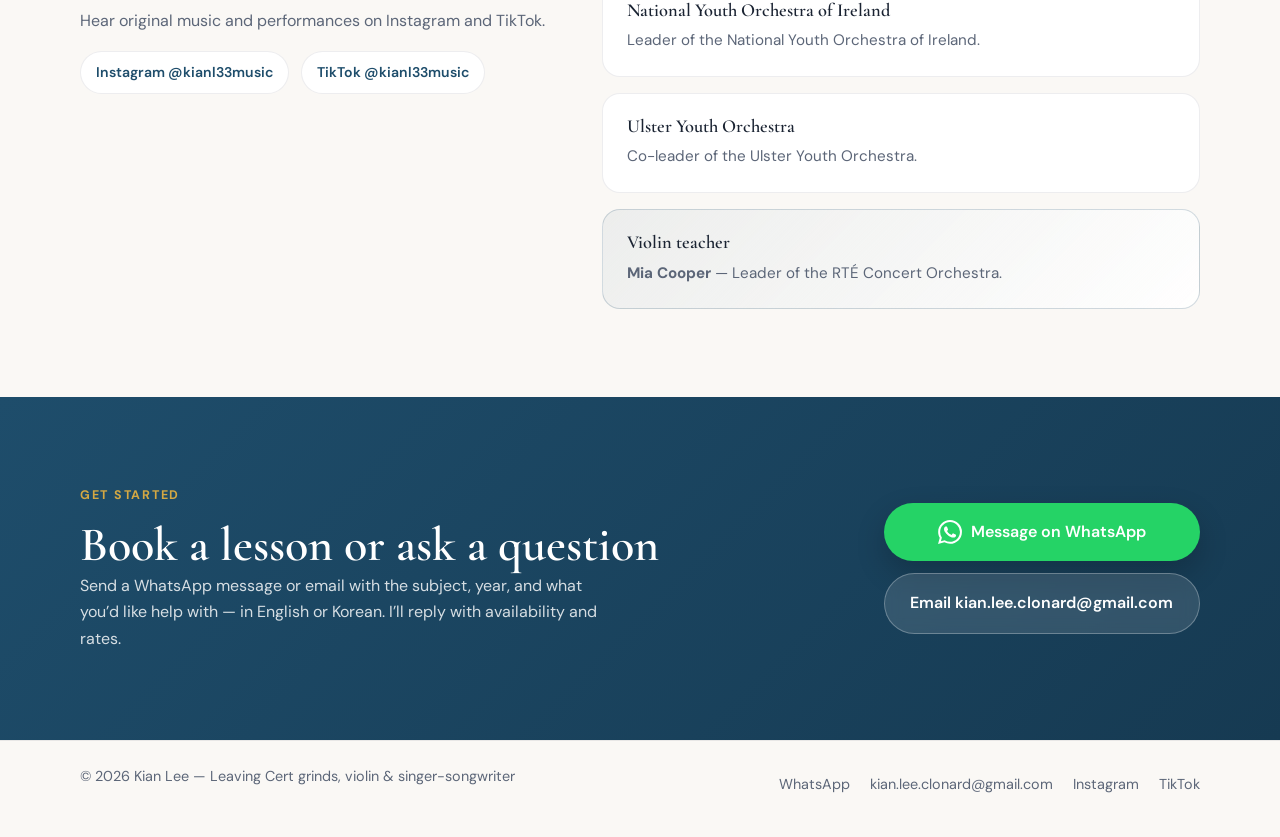
==== commit 510648a0: "Use alumnus instead of alumni for a single graduate. Co-authored-by: Cursor <cursoragent@cursor.com>" ====
--- a/index.html
+++ b/index.html
@@ -4,7 +4,7 @@
   <meta charset="UTF-8">
   <meta name="viewport" content="width=device-width, initial-scale=1.0">
   <title>Leaving Cert H1 Grinds &amp; Violin Lessons | Kian Lee · UCD Medicine · Wesley College</title>
-  <meta name="description" content="Six Leaving Cert H1 grinds (Maths, Applied Maths, Physics, Chemistry, French, Music) and violin lessons with Kian Lee — UCD Medicine student (Wesley College alumni), 625 points (2026). Native Korean speaker. 리빙서트 과외 · 바이올린 레슨. WhatsApp 083 312 1229.">
+  <meta name="description" content="Six Leaving Cert H1 grinds (Maths, Applied Maths, Physics, Chemistry, French, Music) and violin lessons with Kian Lee — UCD Medicine student (Wesley College alumnus), 625 points (2026). Native Korean speaker. 리빙서트 과외 · 바이올린 레슨. WhatsApp 083 312 1229.">
   <meta name="keywords" content="Leaving Cert grinds, H1 grinds Ireland, Maths grinds, Wesley College Dublin, UCD Medicine, Applied Maths, Physics, Chemistry, French, Music, violin lessons Dublin, Korean tutor, 리빙서트 과외, 수학 과외, 바이올린 레슨">
   <meta name="author" content="Kian Lee">
   <meta name="robots" content="index, follow">
@@ -17,13 +17,13 @@
   <meta property="og:locale:alternate" content="ko_KR">
   <meta property="og:site_name" content="Kian Lee Grinds">
   <meta property="og:url" content="https://kianleemaths.github.io/grinds/">
-  <meta property="og:title" content="Six H1 Leaving Cert grinds &amp; violin lessons — UCD Medicine student (Wesley College alumni)">
-  <meta property="og:description" content="Kian Lee: Wesley College alumni, incoming UCD Medicine, 625 points (2026). H1 grinds in Maths, Applied Maths, Physics, Chemistry, French and Music, plus violin. Lessons in English or Korean.">
+  <meta property="og:title" content="Six H1 Leaving Cert grinds &amp; violin lessons — UCD Medicine student (Wesley College alumnus)">
+  <meta property="og:description" content="Kian Lee: Wesley College alumnus, incoming UCD Medicine, 625 points (2026). H1 grinds in Maths, Applied Maths, Physics, Chemistry, French and Music, plus violin. Lessons in English or Korean.">
   <meta property="og:image" content="https://kianleemaths.github.io/grinds/images/kian-lee-violin.png">
   <meta property="og:image:alt" content="Kian Lee performing on violin with orchestra">
   <meta name="twitter:card" content="summary_large_image">
-  <meta name="twitter:title" content="Six H1 Leaving Cert grinds &amp; violin lessons — UCD Medicine student (Wesley College alumni)">
-  <meta name="twitter:description" content="Wesley College alumni. Incoming UCD Medicine. 625 points (2026). Native Korean speaker. WhatsApp 083 312 1229.">
+  <meta name="twitter:title" content="Six H1 Leaving Cert grinds &amp; violin lessons — UCD Medicine student (Wesley College alumnus)">
+  <meta name="twitter:description" content="Wesley College alumnus. Incoming UCD Medicine. 625 points (2026). Native Korean speaker. WhatsApp 083 312 1229.">
   <meta name="twitter:image" content="https://kianleemaths.github.io/grinds/images/kian-lee-violin.png">
   <link rel="preconnect" href="https://fonts.googleapis.com">
   <link rel="preconnect" href="https://fonts.gstatic.com" crossorigin>
@@ -34,7 +34,7 @@
     "@context": "https://schema.org",
     "@type": "EducationalOccupationalProgram",
     "name": "Leaving Cert H1 grinds and violin lessons",
-    "description": "One-to-one Higher Level Leaving Cert grinds in six H1 subjects and private violin lessons with Kian Lee, UCD Medicine student and Wesley College alumni. Lessons available in English and Korean.",
+    "description": "One-to-one Higher Level Leaving Cert grinds in six H1 subjects and private violin lessons with Kian Lee, UCD Medicine student and Wesley College alumnus. Lessons available in English and Korean.",
     "url": "https://kianleemaths.github.io/grinds/",
     "provider": {
       "@type": "Person",
@@ -98,11 +98,11 @@
       <div class="hero-bg" aria-hidden="true"></div>
       <div class="container hero-layout">
         <div class="hero-content">
-          <p class="eyebrow">UCD Medicine student (Wesley College alumni)</p>
+          <p class="eyebrow">UCD Medicine student (Wesley College alumnus)</p>
           <h1>Six H1 subjects &amp; violin lessons — by a UCD Medicine student</h1>
           <p class="hero-lead">
             Higher Level Leaving Cert grinds and violin tuition from <strong>Kian Lee</strong>,
-            incoming <strong>UCD Medicine</strong> student and <strong>Wesley College</strong> alumni.
+            incoming <strong>UCD Medicine</strong> student and <strong>Wesley College</strong> alumnus.
             Maximum <strong>625 points</strong> in 2026.
             Korean is my mother tongue — lessons and enquiries in <strong>English or Korean</strong>
             (한국어 수업·상담 가능).
@@ -129,7 +129,7 @@
             </li>
             <li>
               <span class="stat-value">UCD</span>
-              <span class="stat-label">Medicine · Wesley alumni</span>
+              <span class="stat-label">Medicine · Wesley alumnus</span>
             </li>
             <li>
               <span class="stat-value">한 / EN</span>
@@ -236,7 +236,7 @@
             </div>
             <div>
               <dt>Next</dt>
-              <dd>UCD Medicine — incoming (Wesley College alumni)</dd>
+              <dd>UCD Medicine — incoming (Wesley College alumnus)</dd>
             </div>
             <div>
               <dt>Six H1s</dt>
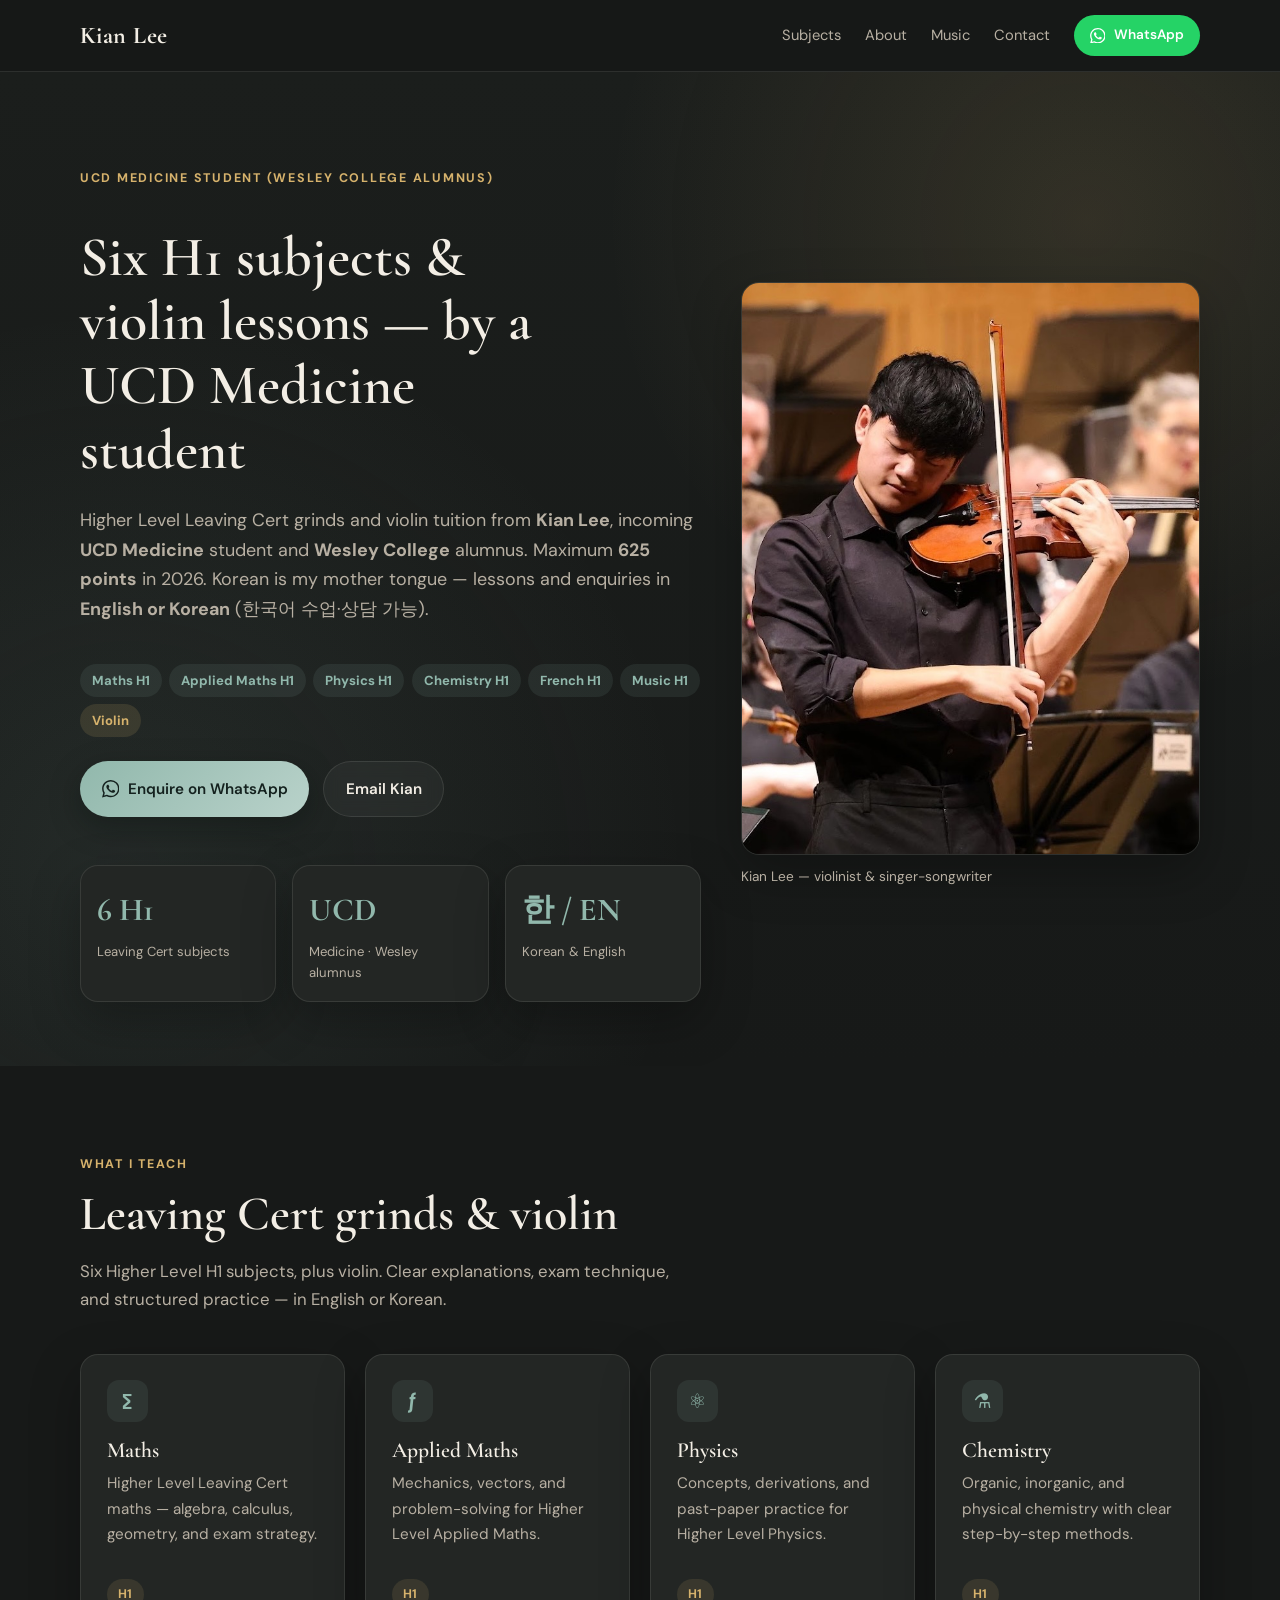
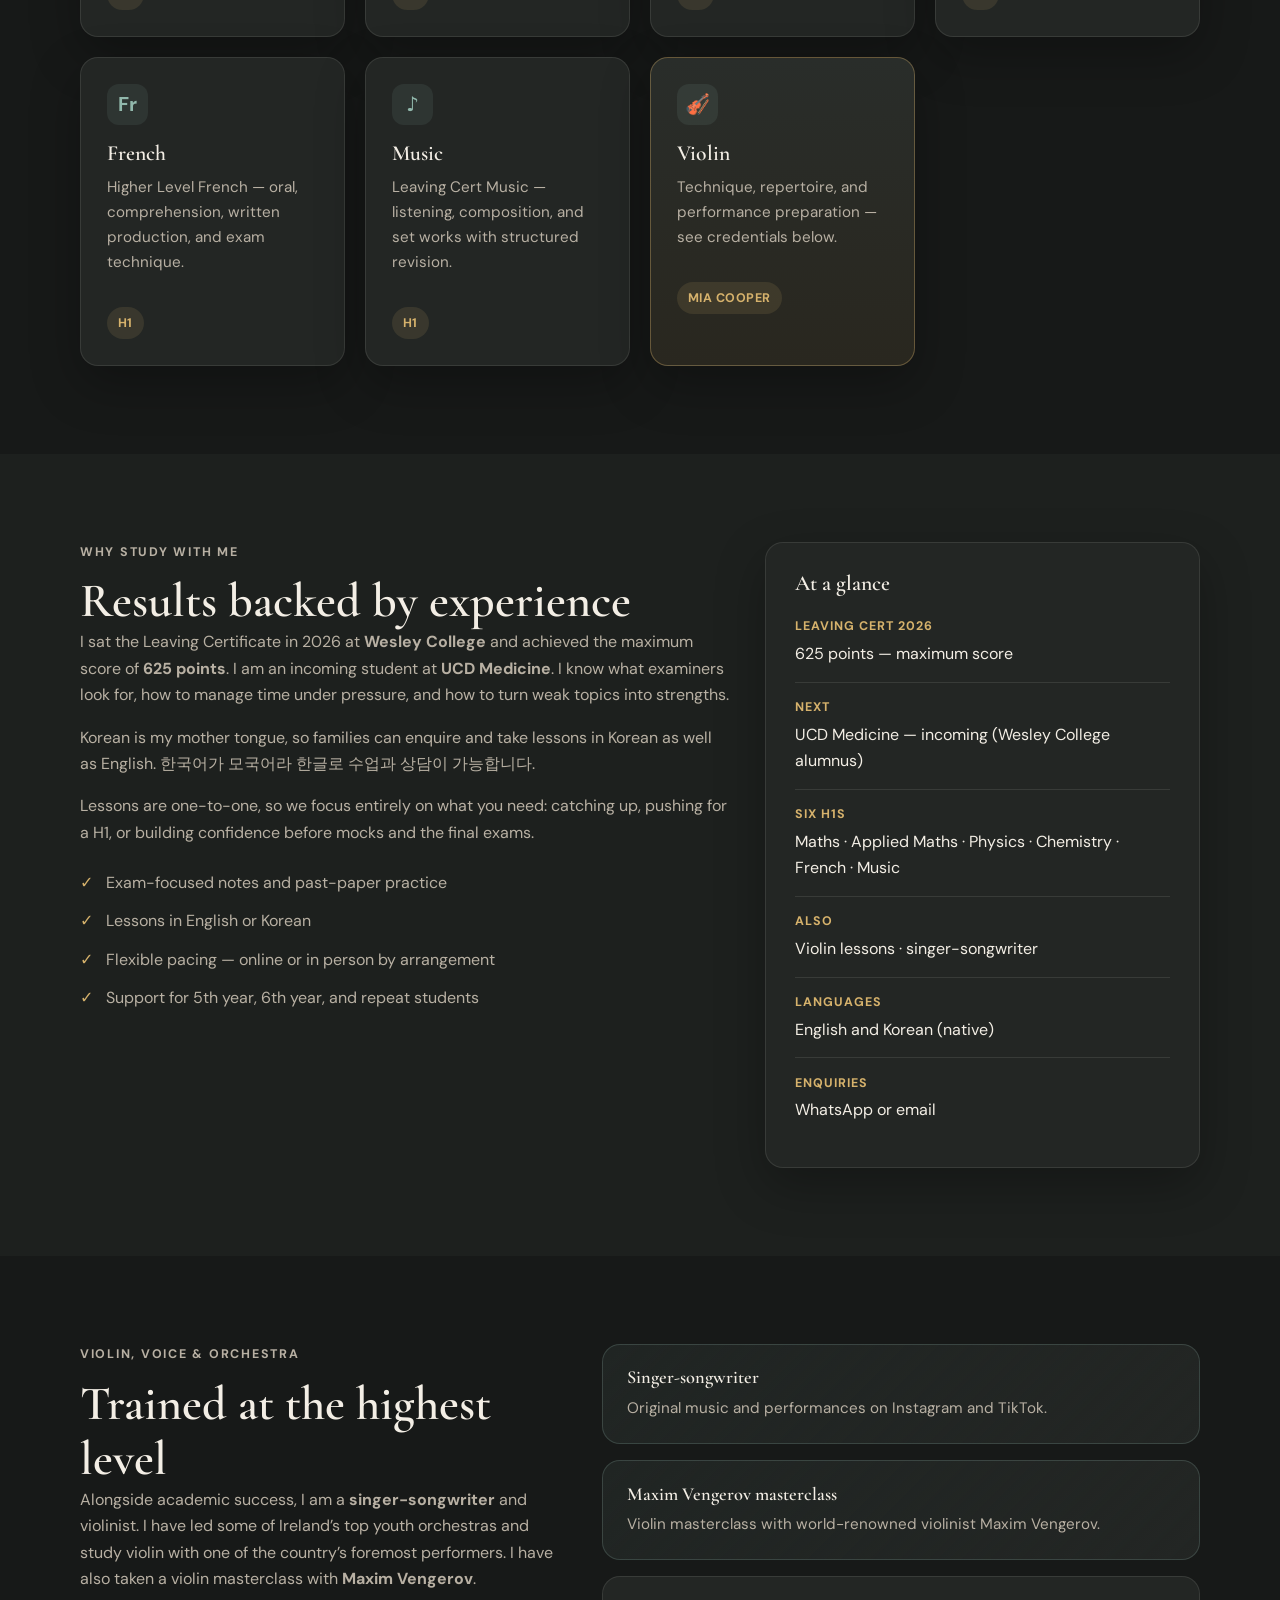
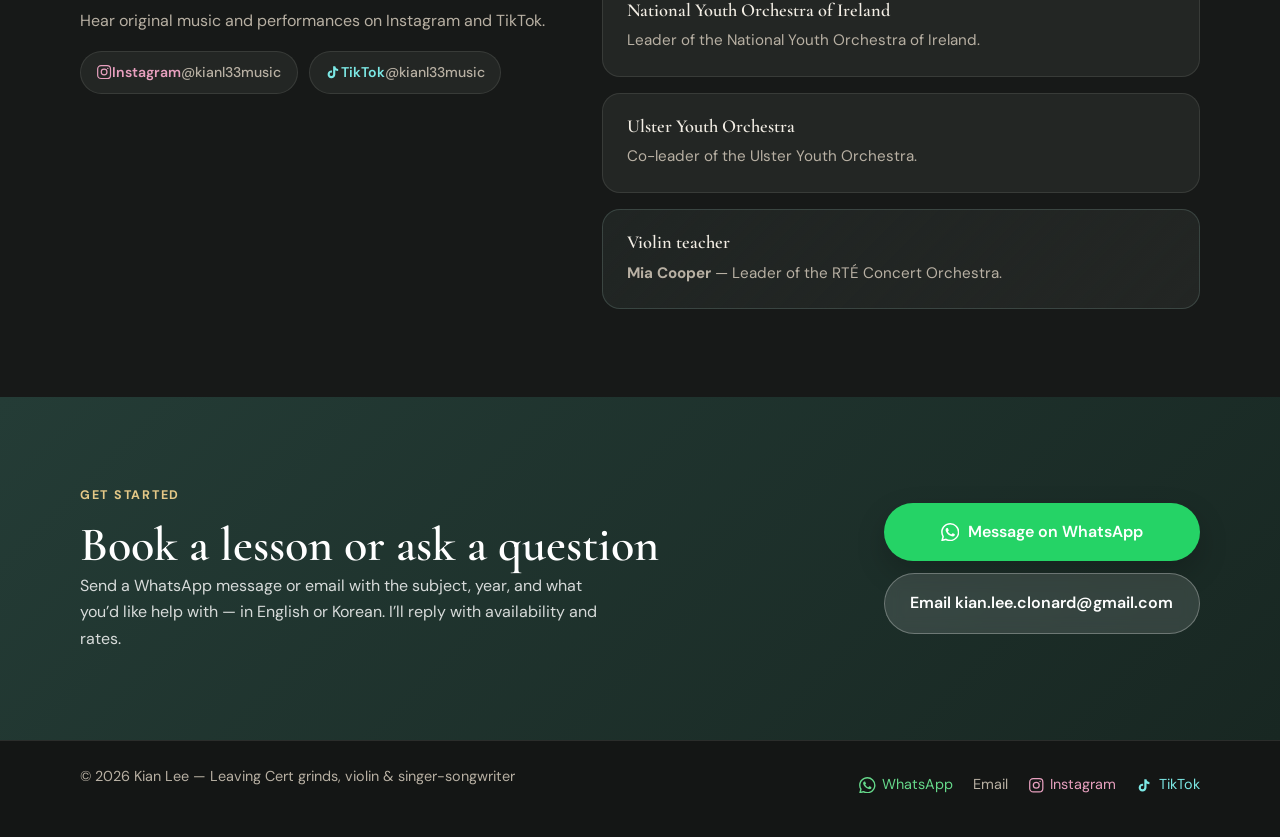
==== commit 939cff55: "Move to editable section files, dark theme, and KianLeeUCD URLs. Split page content into per-section" ====
--- a/index.html
+++ b/index.html
@@ -8,23 +8,23 @@
   <meta name="keywords" content="Leaving Cert grinds, H1 grinds Ireland, Maths grinds, Wesley College Dublin, UCD Medicine, Applied Maths, Physics, Chemistry, French, Music, violin lessons Dublin, Korean tutor, 리빙서트 과외, 수학 과외, 바이올린 레슨">
   <meta name="author" content="Kian Lee">
   <meta name="robots" content="index, follow">
-  <link rel="canonical" href="https://kianleemaths.github.io/grinds/">
-  <link rel="alternate" hreflang="en" href="https://kianleemaths.github.io/grinds/">
-  <link rel="alternate" hreflang="ko" href="https://kianleemaths.github.io/grinds/">
-  <link rel="alternate" hreflang="x-default" href="https://kianleemaths.github.io/grinds/">
+  <link rel="canonical" href="https://kianleeucd.github.io/grinds/">
+  <link rel="alternate" hreflang="en" href="https://kianleeucd.github.io/grinds/">
+  <link rel="alternate" hreflang="ko" href="https://kianleeucd.github.io/grinds/">
+  <link rel="alternate" hreflang="x-default" href="https://kianleeucd.github.io/grinds/">
   <meta property="og:type" content="website">
   <meta property="og:locale" content="en_IE">
   <meta property="og:locale:alternate" content="ko_KR">
   <meta property="og:site_name" content="Kian Lee Grinds">
-  <meta property="og:url" content="https://kianleemaths.github.io/grinds/">
+  <meta property="og:url" content="https://kianleeucd.github.io/grinds/">
   <meta property="og:title" content="Six H1 Leaving Cert grinds &amp; violin lessons — UCD Medicine student (Wesley College alumnus)">
   <meta property="og:description" content="Kian Lee: Wesley College alumnus, incoming UCD Medicine, 625 points (2026). H1 grinds in Maths, Applied Maths, Physics, Chemistry, French and Music, plus violin. Lessons in English or Korean.">
-  <meta property="og:image" content="https://kianleemaths.github.io/grinds/images/kian-lee-violin.png">
+  <meta property="og:image" content="https://kianleeucd.github.io/grinds/images/kian-lee-violin.png">
   <meta property="og:image:alt" content="Kian Lee performing on violin with orchestra">
   <meta name="twitter:card" content="summary_large_image">
   <meta name="twitter:title" content="Six H1 Leaving Cert grinds &amp; violin lessons — UCD Medicine student (Wesley College alumnus)">
   <meta name="twitter:description" content="Wesley College alumnus. Incoming UCD Medicine. 625 points (2026). Native Korean speaker. WhatsApp 083 312 1229.">
-  <meta name="twitter:image" content="https://kianleemaths.github.io/grinds/images/kian-lee-violin.png">
+  <meta name="twitter:image" content="https://kianleeucd.github.io/grinds/images/kian-lee-violin.png">
   <link rel="preconnect" href="https://fonts.googleapis.com">
   <link rel="preconnect" href="https://fonts.gstatic.com" crossorigin>
   <link href="https://fonts.googleapis.com/css2?family=Cormorant+Garamond:ital,wght@0,500;0,600;0,700;1,500&family=DM+Sans:ital,opsz,wght@0,9..40,400;0,9..40,500;0,9..40,600;0,9..40,700;1,9..40,400&display=swap" rel="stylesheet">
@@ -35,7 +35,7 @@
     "@type": "EducationalOccupationalProgram",
     "name": "Leaving Cert H1 grinds and violin lessons",
     "description": "One-to-one Higher Level Leaving Cert grinds in six H1 subjects and private violin lessons with Kian Lee, UCD Medicine student and Wesley College alumnus. Lessons available in English and Korean.",
-    "url": "https://kianleemaths.github.io/grinds/",
+    "url": "https://kianleeucd.github.io/grinds/",
     "provider": {
       "@type": "Person",
       "name": "Kian Lee",
@@ -43,7 +43,7 @@
       "email": "mailto:kian.lee.clonard@gmail.com",
       "telephone": "+353833121229",
       "knowsLanguage": ["en", "ko"],
-      "image": "https://kianleemaths.github.io/grinds/images/kian-lee-violin.png",
+      "image": "https://kianleeucd.github.io/grinds/images/kian-lee-violin.png",
       "sameAs": [
         "https://www.instagram.com/kianl33music/",
         "https://www.tiktok.com/@kianl33music/"
@@ -86,258 +86,296 @@
       <nav class="nav" aria-label="Primary">
         <a href="#subjects">Subjects</a>
         <a href="#about">About</a>
-        <a href="#music">Violin</a>
+        <a href="#music">Music</a>
         <a href="#contact">Contact</a>
       </nav>
-      <a class="btn btn-small header-cta" href="#" id="header-whatsapp" target="_blank" rel="noopener noreferrer">WhatsApp</a>
+      <a class="btn btn-small header-cta" href="#" id="header-whatsapp" target="_blank" rel="noopener noreferrer">
+        <svg class="brand-icon" viewBox="0 0 24 24" aria-hidden="true">
+          <path d="M17.47 14.38c-.3-.15-1.76-.87-2.03-.97-.27-.1-.47-.15-.67.15-.2.3-.77.97-.94 1.16-.17.2-.35.22-.64.08-.3-.15-1.26-.46-2.39-1.48-.88-.79-1.48-1.76-1.65-2.06-.17-.3-.02-.46.13-.61.13-.13.3-.35.45-.52.15-.17.2-.3.3-.5.1-.2.05-.37-.03-.52-.07-.15-.67-1.61-.92-2.21-.24-.58-.49-.5-.67-.51h-.57c-.2 0-.52.07-.79.37-.27.3-1.04 1.02-1.04 2.48s1.07 2.88 1.21 3.07c.15.2 2.1 3.2 5.08 4.49.71.31 1.26.49 1.69.63.71.23 1.36.2 1.87.12.57-.09 1.76-.72 2.01-1.41.25-.69.25-1.29.17-1.41-.07-.12-.27-.2-.57-.35M12.05 21.79h-.01a9.87 9.87 0 0 1-5.03-1.38l-.36-.21-3.74.98 1-3.65-.24-.37a9.86 9.86 0 0 1-1.51-5.26c0-5.45 4.44-9.88 9.89-9.88 2.64 0 5.12 1.03 6.99 2.9a9.83 9.83 0 0 1 2.89 6.99c0 5.45-4.44 9.88-9.88 9.88M20.46 3.49A11.82 11.82 0 0 0 12.05 0C5.5 0 .16 5.34.16 11.89c0 2.1.55 4.14 1.59 5.95L.06 24l6.31-1.65a11.88 11.88 0 0 0 5.68 1.45c6.55 0 11.89-5.34 11.89-11.9a11.82 11.82 0 0 0-3.48-8.41"/>
+        </svg>
+        WhatsApp
+      </a>
     </div>
   </header>
 
   <main id="top">
-    <section class="hero">
-      <div class="hero-bg" aria-hidden="true"></div>
-      <div class="container hero-layout">
-        <div class="hero-content">
-          <p class="eyebrow">UCD Medicine student (Wesley College alumnus)</p>
-          <h1>Six H1 subjects &amp; violin lessons — by a UCD Medicine student</h1>
-          <p class="hero-lead">
-            Higher Level Leaving Cert grinds and violin tuition from <strong>Kian Lee</strong>,
-            incoming <strong>UCD Medicine</strong> student and <strong>Wesley College</strong> alumnus.
-            Maximum <strong>625 points</strong> in 2026.
-            Korean is my mother tongue — lessons and enquiries in <strong>English or Korean</strong>
-            (한국어 수업·상담 가능).
-          </p>
-          <ul class="hero-pills" aria-label="Six H1 subjects and violin">
-            <li>Maths H1</li>
-            <li>Applied Maths H1</li>
-            <li>Physics H1</li>
-            <li>Chemistry H1</li>
-            <li>French H1</li>
-            <li>Music H1</li>
-            <li class="pill-extra">Violin</li>
-          </ul>
-          <div class="hero-actions">
-            <a class="btn btn-primary" href="#" id="hero-whatsapp" target="_blank" rel="noopener noreferrer">
-              Enquire on WhatsApp
-            </a>
-            <a class="btn btn-ghost" href="mailto:kian.lee.clonard@gmail.com">Email Kian</a>
-          </div>
-          <ul class="hero-stats" aria-label="Highlights">
-            <li>
-              <span class="stat-value">6 H1</span>
-              <span class="stat-label">Leaving Cert subjects</span>
-            </li>
-            <li>
-              <span class="stat-value">UCD</span>
-              <span class="stat-label">Medicine · Wesley alumnus</span>
-            </li>
-            <li>
-              <span class="stat-value">한 / EN</span>
-              <span class="stat-label">Korean &amp; English</span>
-            </li>
-          </ul>
-        </div>
-        <figure class="hero-photo">
-          <img src="images/kian-lee-violin.png" alt="Kian Lee performing on violin with orchestra">
-          <figcaption>Kian Lee — violinist &amp; singer-songwriter</figcaption>
-        </figure>
+<!-- Edit this file to change the top hero section. -->
+<section class="hero">
+  <div class="hero-bg" aria-hidden="true"></div>
+  <div class="container hero-layout">
+    <div class="hero-content">
+      <p class="eyebrow">UCD Medicine student (Wesley College alumnus)</p>
+      <h1>Six H1 subjects &amp; violin lessons — by a UCD Medicine student</h1>
+      <p class="hero-lead">
+        Higher Level Leaving Cert grinds and violin tuition from <strong>Kian Lee</strong>,
+        incoming <strong>UCD Medicine</strong> student and <strong>Wesley College</strong> alumnus.
+        Maximum <strong>625 points</strong> in 2026.
+        Korean is my mother tongue — lessons and enquiries in <strong>English or Korean</strong>
+        (한국어 수업·상담 가능).
+      </p>
+      <ul class="hero-pills" aria-label="Six H1 subjects and violin">
+        <li>Maths H1</li>
+        <li>Applied Maths H1</li>
+        <li>Physics H1</li>
+        <li>Chemistry H1</li>
+        <li>French H1</li>
+        <li>Music H1</li>
+        <li class="pill-extra">Violin</li>
+      </ul>
+      <div class="hero-actions">
+        <a class="btn btn-primary" href="#" id="hero-whatsapp" target="_blank" rel="noopener noreferrer">
+          <svg class="brand-icon" viewBox="0 0 24 24" aria-hidden="true">
+            <path d="M17.47 14.38c-.3-.15-1.76-.87-2.03-.97-.27-.1-.47-.15-.67.15-.2.3-.77.97-.94 1.16-.17.2-.35.22-.64.08-.3-.15-1.26-.46-2.39-1.48-.88-.79-1.48-1.76-1.65-2.06-.17-.3-.02-.46.13-.61.13-.13.3-.35.45-.52.15-.17.2-.3.3-.5.1-.2.05-.37-.03-.52-.07-.15-.67-1.61-.92-2.21-.24-.58-.49-.5-.67-.51h-.57c-.2 0-.52.07-.79.37-.27.3-1.04 1.02-1.04 2.48s1.07 2.88 1.21 3.07c.15.2 2.1 3.2 5.08 4.49.71.31 1.26.49 1.69.63.71.23 1.36.2 1.87.12.57-.09 1.76-.72 2.01-1.41.25-.69.25-1.29.17-1.41-.07-.12-.27-.2-.57-.35M12.05 21.79h-.01a9.87 9.87 0 0 1-5.03-1.38l-.36-.21-3.74.98 1-3.65-.24-.37a9.86 9.86 0 0 1-1.51-5.26c0-5.45 4.44-9.88 9.89-9.88 2.64 0 5.12 1.03 6.99 2.9a9.83 9.83 0 0 1 2.89 6.99c0 5.45-4.44 9.88-9.88 9.88M20.46 3.49A11.82 11.82 0 0 0 12.05 0C5.5 0 .16 5.34.16 11.89c0 2.1.55 4.14 1.59 5.95L.06 24l6.31-1.65a11.88 11.88 0 0 0 5.68 1.45c6.55 0 11.89-5.34 11.89-11.9a11.82 11.82 0 0 0-3.48-8.41"/>
+          </svg>
+          Enquire on WhatsApp
+        </a>
+        <a class="btn btn-ghost" href="mailto:kian.lee.clonard@gmail.com">Email Kian</a>
       </div>
-    </section>
-
-    <section class="section" id="subjects">
-      <div class="container">
-        <div class="section-head">
-          <p class="eyebrow">What I teach</p>
-          <h2>Leaving Cert grinds &amp; violin</h2>
-          <p class="section-intro">
-            Six Higher Level H1 subjects, plus violin. Clear explanations, exam technique, and
-            structured practice — in English or Korean.
-          </p>
-        </div>
-        <div class="subject-grid">
-          <article class="subject-card">
-            <div class="subject-icon" aria-hidden="true">∑</div>
-            <h3>Maths</h3>
-            <p>Higher Level Leaving Cert maths — algebra, calculus, geometry, and exam strategy.</p>
-            <span class="badge">H1</span>
-          </article>
-          <article class="subject-card">
-            <div class="subject-icon" aria-hidden="true">ƒ</div>
-            <h3>Applied Maths</h3>
-            <p>Mechanics, vectors, and problem-solving for Higher Level Applied Maths.</p>
-            <span class="badge">H1</span>
-          </article>
-          <article class="subject-card">
-            <div class="subject-icon" aria-hidden="true">⚛</div>
-            <h3>Physics</h3>
-            <p>Concepts, derivations, and past-paper practice for Higher Level Physics.</p>
-            <span class="badge">H1</span>
-          </article>
-          <article class="subject-card">
-            <div class="subject-icon" aria-hidden="true">⚗</div>
-            <h3>Chemistry</h3>
-            <p>Organic, inorganic, and physical chemistry with clear step-by-step methods.</p>
-            <span class="badge">H1</span>
-          </article>
-          <article class="subject-card">
-            <div class="subject-icon" aria-hidden="true">Fr</div>
-            <h3>French</h3>
-            <p>Higher Level French — oral, comprehension, written production, and exam technique.</p>
-            <span class="badge">H1</span>
-          </article>
-          <article class="subject-card">
-            <div class="subject-icon" aria-hidden="true">♪</div>
-            <h3>Music</h3>
-            <p>Leaving Cert Music — listening, composition, and set works with structured revision.</p>
-            <span class="badge">H1</span>
-          </article>
-          <article class="subject-card featured">
-            <div class="subject-icon" aria-hidden="true">🎻</div>
-            <h3>Violin</h3>
-            <p>Technique, repertoire, and performance preparation — see credentials below.</p>
-            <span class="badge">Mia Cooper</span>
-          </article>
-        </div>
+      <ul class="hero-stats" aria-label="Highlights">
+        <li>
+          <span class="stat-value">6 H1</span>
+          <span class="stat-label">Leaving Cert subjects</span>
+        </li>
+        <li>
+          <span class="stat-value">UCD</span>
+          <span class="stat-label">Medicine · Wesley alumnus</span>
+        </li>
+        <li>
+          <span class="stat-value">한 / EN</span>
+          <span class="stat-label">Korean &amp; English</span>
+        </li>
+      </ul>
+    </div>
+    <figure class="hero-photo">
+      <img src="images/kian-lee-violin.png" alt="Kian Lee performing on violin with orchestra">
+      <figcaption>Kian Lee — violinist &amp; singer-songwriter</figcaption>
+    </figure>
+  </div>
+</section>
+
+<!-- Edit this file to change subjects, descriptions, or badges. -->
+<section class="section" id="subjects">
+  <div class="container">
+    <div class="section-head">
+      <p class="eyebrow">What I teach</p>
+      <h2>Leaving Cert grinds &amp; violin</h2>
+      <p class="section-intro">
+        Six Higher Level H1 subjects, plus violin. Clear explanations, exam technique, and
+        structured practice — in English or Korean.
+      </p>
+    </div>
+    <div class="subject-grid">
+      <article class="subject-card">
+        <div class="subject-icon" aria-hidden="true">∑</div>
+        <h3>Maths</h3>
+        <p>Higher Level Leaving Cert maths — algebra, calculus, geometry, and exam strategy.</p>
+        <span class="badge">H1</span>
+      </article>
+      <article class="subject-card">
+        <div class="subject-icon" aria-hidden="true">ƒ</div>
+        <h3>Applied Maths</h3>
+        <p>Mechanics, vectors, and problem-solving for Higher Level Applied Maths.</p>
+        <span class="badge">H1</span>
+      </article>
+      <article class="subject-card">
+        <div class="subject-icon" aria-hidden="true">⚛</div>
+        <h3>Physics</h3>
+        <p>Concepts, derivations, and past-paper practice for Higher Level Physics.</p>
+        <span class="badge">H1</span>
+      </article>
+      <article class="subject-card">
+        <div class="subject-icon" aria-hidden="true">⚗</div>
+        <h3>Chemistry</h3>
+        <p>Organic, inorganic, and physical chemistry with clear step-by-step methods.</p>
+        <span class="badge">H1</span>
+      </article>
+      <article class="subject-card">
+        <div class="subject-icon" aria-hidden="true">Fr</div>
+        <h3>French</h3>
+        <p>Higher Level French — oral, comprehension, written production, and exam technique.</p>
+        <span class="badge">H1</span>
+      </article>
+      <article class="subject-card">
+        <div class="subject-icon" aria-hidden="true">♪</div>
+        <h3>Music</h3>
+        <p>Leaving Cert Music — listening, composition, and set works with structured revision.</p>
+        <span class="badge">H1</span>
+      </article>
+      <article class="subject-card featured">
+        <div class="subject-icon" aria-hidden="true">🎻</div>
+        <h3>Violin</h3>
+        <p>Technique, repertoire, and performance preparation — see credentials below.</p>
+        <span class="badge">Mia Cooper</span>
+      </article>
+    </div>
+  </div>
+</section>
+
+<!-- Edit this file to change the biography and key facts. -->
+<section class="section section-alt" id="about">
+  <div class="container about-grid">
+    <div class="about-copy">
+      <p class="eyebrow">Why study with me</p>
+      <h2>Results backed by experience</h2>
+      <p>
+        I sat the Leaving Certificate in 2026 at <strong>Wesley College</strong> and achieved
+        the maximum score of <strong>625 points</strong>. I am an incoming student at
+        <strong>UCD Medicine</strong>. I know what examiners look for, how to manage time under
+        pressure, and how to turn weak topics into strengths.
+      </p>
+      <p>
+        Korean is my mother tongue, so families can enquire and take lessons in Korean as well as
+        English. 한국어가 모국어라 한글로 수업과 상담이 가능합니다.
+      </p>
+      <p>
+        Lessons are one-to-one, so we focus entirely on what you need: catching up, pushing for a
+        H1, or building confidence before mocks and the final exams.
+      </p>
+      <ul class="check-list">
+        <li>Exam-focused notes and past-paper practice</li>
+        <li>Lessons in English or Korean</li>
+        <li>Flexible pacing — online or in person by arrangement</li>
+        <li>Support for 5th year, 6th year, and repeat students</li>
+      </ul>
+    </div>
+    <aside class="about-card" aria-label="Achievements">
+      <h3>At a glance</h3>
+      <dl class="fact-list">
+        <div>
+          <dt>Leaving Cert 2026</dt>
+          <dd>625 points — maximum score</dd>
+        </div>
+        <div>
+          <dt>Next</dt>
+          <dd>UCD Medicine — incoming (Wesley College alumnus)</dd>
+        </div>
+        <div>
+          <dt>Six H1s</dt>
+          <dd>Maths · Applied Maths · Physics · Chemistry · French · Music</dd>
+        </div>
+        <div>
+          <dt>Also</dt>
+          <dd>Violin lessons · singer-songwriter</dd>
+        </div>
+        <div>
+          <dt>Languages</dt>
+          <dd>English and Korean (native)</dd>
+        </div>
+        <div>
+          <dt>Enquiries</dt>
+          <dd>WhatsApp or email</dd>
+        </div>
+      </dl>
+    </aside>
+  </div>
+</section>
+
+<!-- Edit this file to change music credentials and social links. -->
+<section class="section" id="music">
+  <div class="container music-grid">
+    <div class="music-copy">
+      <p class="eyebrow">Violin, voice &amp; orchestra</p>
+      <h2>Trained at the highest level</h2>
+      <p>
+        Alongside academic success, I am a <strong>singer-songwriter</strong> and violinist.
+        I have led some of Ireland’s top youth orchestras and study violin with one of the
+        country’s foremost performers. I have also taken a violin masterclass with
+        <strong>Maxim Vengerov</strong>.
+      </p>
+      <p>Hear original music and performances on Instagram and TikTok.</p>
+      <div class="social-links">
+        <a class="social-link instagram-link" href="https://www.instagram.com/kianl33music/" target="_blank" rel="noopener noreferrer">
+          <svg class="brand-icon" viewBox="0 0 24 24" aria-hidden="true">
+            <rect x="2.5" y="2.5" width="19" height="19" rx="5"></rect>
+            <circle cx="12" cy="12" r="4.25"></circle>
+            <circle class="icon-dot" cx="17.5" cy="6.5" r="1"></circle>
+          </svg>
+          Instagram <span>@kianl33music</span>
+        </a>
+        <a class="social-link tiktok-link" href="https://www.tiktok.com/@kianl33music/" target="_blank" rel="noopener noreferrer">
+          <svg class="brand-icon" viewBox="0 0 24 24" aria-hidden="true">
+            <path d="M15.2 3.2c.45 2.45 1.9 3.9 4.3 4.05v3.15a8.1 8.1 0 0 1-4.25-1.1v6.1a5.7 5.7 0 1 1-4.9-5.65v3.2a2.55 2.55 0 1 0 1.7 2.4V3.2h3.15Z"></path>
+          </svg>
+          TikTok <span>@kianl33music</span>
+        </a>
       </div>
-    </section>
-
-    <section class="section section-alt" id="about">
-      <div class="container about-grid">
-        <div class="about-copy">
-          <p class="eyebrow">Why study with me</p>
-          <h2>Results backed by experience</h2>
-          <p>
-            I sat the Leaving Certificate in 2026 at <strong>Wesley College</strong> and achieved
-            the maximum score of <strong>625 points</strong>. I am an incoming student at
-            <strong>UCD Medicine</strong>. I know what examiners look for, how to manage time under
-            pressure, and how to turn weak topics into strengths.
-          </p>
-          <p>
-            Korean is my mother tongue, so families can enquire and take lessons in Korean as well as
-            English. 한국어가 모국어라 한글로 수업과 상담이 가능합니다.
-          </p>
-          <p>
-            Lessons are one-to-one, so we focus entirely on what you need: catching up, pushing for a
-            H1, or building confidence before mocks and the final exams.
-          </p>
-          <ul class="check-list">
-            <li>Exam-focused notes and past-paper practice</li>
-            <li>Lessons in English or Korean</li>
-            <li>Flexible pacing — online or in person by arrangement</li>
-            <li>Support for 5th year, 6th year, and repeat students</li>
-          </ul>
-        </div>
-        <aside class="about-card" aria-label="Achievements">
-          <h3>At a glance</h3>
-          <dl class="fact-list">
-            <div>
-              <dt>Leaving Cert 2026</dt>
-              <dd>625 points — maximum score</dd>
-            </div>
-            <div>
-              <dt>Next</dt>
-              <dd>UCD Medicine — incoming (Wesley College alumnus)</dd>
-            </div>
-            <div>
-              <dt>Six H1s</dt>
-              <dd>Maths · Applied Maths · Physics · Chemistry · French · Music</dd>
-            </div>
-            <div>
-              <dt>Also</dt>
-              <dd>Violin lessons · singer-songwriter</dd>
-            </div>
-            <div>
-              <dt>Languages</dt>
-              <dd>English and Korean (native)</dd>
-            </div>
-            <div>
-              <dt>Enquiries</dt>
-              <dd>WhatsApp or email</dd>
-            </div>
-          </dl>
-        </aside>
-      </div>
-    </section>
-
-    <section class="section" id="music">
-      <div class="container music-grid">
-        <div class="music-copy">
-          <p class="eyebrow">Violin, voice &amp; orchestra</p>
-          <h2>Trained at the highest level</h2>
-          <p>
-            Alongside academic success, I am a <strong>singer-songwriter</strong> and violinist.
-            I have led some of Ireland’s top youth orchestras and study violin with one of the
-            country’s foremost performers. I have also taken a violin masterclass with
-            <strong>Maxim Vengerov</strong>.
-          </p>
-          <p>
-            Hear original music and performances on Instagram and TikTok.
-          </p>
-          <div class="social-links">
-            <a class="social-link" href="https://www.instagram.com/kianl33music/" target="_blank" rel="noopener noreferrer">Instagram @kianl33music</a>
-            <a class="social-link" href="https://www.tiktok.com/@kianl33music/" target="_blank" rel="noopener noreferrer">TikTok @kianl33music</a>
-          </div>
-        </div>
-        <div class="credential-cards">
-          <article class="credential-card highlight">
-            <h3>Singer-songwriter</h3>
-            <p>Original music and performances — <a href="https://www.instagram.com/kianl33music/" target="_blank" rel="noopener noreferrer">Instagram</a> and <a href="https://www.tiktok.com/@kianl33music/" target="_blank" rel="noopener noreferrer">TikTok</a>.</p>
-          </article>
-          <article class="credential-card highlight">
-            <h3>Maxim Vengerov masterclass</h3>
-            <p>Violin masterclass with world-renowned violinist Maxim Vengerov.</p>
-          </article>
-          <article class="credential-card">
-            <h3>National Youth Orchestra of Ireland</h3>
-            <p>Leader of the National Youth Orchestra of Ireland.</p>
-          </article>
-          <article class="credential-card">
-            <h3>Ulster Youth Orchestra</h3>
-            <p>Co-leader of the Ulster Youth Orchestra.</p>
-          </article>
-          <article class="credential-card highlight">
-            <h3>Violin teacher</h3>
-            <p>
-              <strong>Mia Cooper</strong> — Leader of the RTÉ Concert Orchestra.
-            </p>
-          </article>
-        </div>
-      </div>
-    </section>
-
-    <section class="section cta-section" id="contact">
-      <div class="container cta-inner">
-        <div class="cta-copy">
-          <p class="eyebrow">Get started</p>
-          <h2>Book a lesson or ask a question</h2>
-          <p>
-            Send a WhatsApp message or email with the subject, year, and what you’d like help with —
-            in English or Korean. I’ll reply with availability and rates.
-          </p>
-        </div>
-        <div class="cta-actions">
-          <a class="btn btn-primary btn-large whatsapp-btn" href="#" id="footer-whatsapp" target="_blank" rel="noopener noreferrer">
-            <span class="whatsapp-icon" aria-hidden="true">
-              <svg viewBox="0 0 24 24" width="24" height="24" fill="currentColor">
-                <path d="M17.472 14.382c-.297-.149-1.758-.867-2.03-.967-.273-.099-.471-.148-.67.15-.197.297-.767.966-.94 1.164-.173.199-.347.223-.644.075-.297-.15-1.255-.463-2.39-1.475-.883-.788-1.48-1.761-1.653-2.059-.173-.297-.018-.458.13-.606.134-.133.298-.347.446-.52.149-.174.198-.298.298-.497.099-.198.05-.371-.025-.52-.075-.149-.669-1.612-.916-2.207-.242-.579-.487-.5-.669-.51-.173-.008-.371-.01-.57-.01-.198 0-.52.074-.792.372-.272.297-1.04 1.016-1.04 2.479 0 1.462 1.065 2.875 1.213 3.074.149.198 2.096 3.2 5.077 4.487.709.306 1.262.489 1.694.625.712.227 1.36.195 1.871.118.571-.085 1.758-.719 2.006-1.413.248-.694.248-1.289.173-1.413-.074-.124-.272-.198-.57-.347m-5.421 7.403h-.004a9.87 9.87 0 01-5.031-1.378l-.361-.214-3.741.982.998-3.648-.235-.374a9.86 9.86 0 01-1.51-5.26c.001-5.45 4.436-9.884 9.888-9.884 2.64 0 5.122 1.03 6.988 2.898a9.825 9.825 0 012.893 6.994c-.003 5.45-4.435 9.884-9.882 9.884m8.413-18.297A11.815 11.815 0 0012.05 0C5.495 0 .16 5.335.157 11.892c0 2.096.547 4.142 1.588 5.945L.057 24l6.305-1.654a11.882 11.882 0 005.683 1.448h.005c6.554 0 11.89-5.335 11.893-11.893a11.821 11.821 0 00-3.48-8.413z"/>
-              </svg>
-            </span>
-            Message on WhatsApp
-          </a>
-          <a class="btn btn-ghost btn-large email-btn" id="footer-email" href="mailto:kian.lee.clonard@gmail.com">Email kian.lee.clonard@gmail.com</a>
-        </div>
-      </div>
-    </section>
+    </div>
+    <div class="credential-cards">
+      <article class="credential-card highlight">
+        <h3>Singer-songwriter</h3>
+        <p>Original music and performances on Instagram and TikTok.</p>
+      </article>
+      <article class="credential-card highlight">
+        <h3>Maxim Vengerov masterclass</h3>
+        <p>Violin masterclass with world-renowned violinist Maxim Vengerov.</p>
+      </article>
+      <article class="credential-card">
+        <h3>National Youth Orchestra of Ireland</h3>
+        <p>Leader of the National Youth Orchestra of Ireland.</p>
+      </article>
+      <article class="credential-card">
+        <h3>Ulster Youth Orchestra</h3>
+        <p>Co-leader of the Ulster Youth Orchestra.</p>
+      </article>
+      <article class="credential-card highlight">
+        <h3>Violin teacher</h3>
+        <p><strong>Mia Cooper</strong> — Leader of the RTÉ Concert Orchestra.</p>
+      </article>
+    </div>
+  </div>
+</section>
+
+<!-- Edit this file to change the contact section text and buttons. -->
+<section class="section cta-section" id="contact">
+  <div class="container cta-inner">
+    <div class="cta-copy">
+      <p class="eyebrow">Get started</p>
+      <h2>Book a lesson or ask a question</h2>
+      <p>
+        Send a WhatsApp message or email with the subject, year, and what you’d like help with —
+        in English or Korean. I’ll reply with availability and rates.
+      </p>
+    </div>
+    <div class="cta-actions">
+      <a class="btn btn-primary btn-large whatsapp-btn" href="#" id="footer-whatsapp" target="_blank" rel="noopener noreferrer">
+        <svg class="brand-icon" viewBox="0 0 24 24" aria-hidden="true">
+          <path d="M17.47 14.38c-.3-.15-1.76-.87-2.03-.97-.27-.1-.47-.15-.67.15-.2.3-.77.97-.94 1.16-.17.2-.35.22-.64.08-.3-.15-1.26-.46-2.39-1.48-.88-.79-1.48-1.76-1.65-2.06-.17-.3-.02-.46.13-.61.13-.13.3-.35.45-.52.15-.17.2-.3.3-.5.1-.2.05-.37-.03-.52-.07-.15-.67-1.61-.92-2.21-.24-.58-.49-.5-.67-.51h-.57c-.2 0-.52.07-.79.37-.27.3-1.04 1.02-1.04 2.48s1.07 2.88 1.21 3.07c.15.2 2.1 3.2 5.08 4.49.71.31 1.26.49 1.69.63.71.23 1.36.2 1.87.12.57-.09 1.76-.72 2.01-1.41.25-.69.25-1.29.17-1.41-.07-.12-.27-.2-.57-.35M12.05 21.79h-.01a9.87 9.87 0 0 1-5.03-1.38l-.36-.21-3.74.98 1-3.65-.24-.37a9.86 9.86 0 0 1-1.51-5.26c0-5.45 4.44-9.88 9.89-9.88 2.64 0 5.12 1.03 6.99 2.9a9.83 9.83 0 0 1 2.89 6.99c0 5.45-4.44 9.88-9.88 9.88M20.46 3.49A11.82 11.82 0 0 0 12.05 0C5.5 0 .16 5.34.16 11.89c0 2.1.55 4.14 1.59 5.95L.06 24l6.31-1.65a11.88 11.88 0 0 0 5.68 1.45c6.55 0 11.89-5.34 11.89-11.9a11.82 11.82 0 0 0-3.48-8.41"/>
+        </svg>
+        Message on WhatsApp
+      </a>
+      <a class="btn btn-ghost btn-large email-btn" id="footer-email" href="mailto:kian.lee.clonard@gmail.com">
+        Email kian.lee.clonard@gmail.com
+      </a>
+    </div>
+  </div>
+</section>
   </main>
 
   <footer class="site-footer">
     <div class="container footer-inner">
       <p>&copy; <span id="year"></span> Kian Lee — Leaving Cert grinds, violin &amp; singer-songwriter</p>
       <div class="footer-links">
-        <a href="#" id="footer-link-whatsapp" target="_blank" rel="noopener noreferrer">WhatsApp</a>
-        <a href="mailto:kian.lee.clonard@gmail.com" id="footer-link-email">kian.lee.clonard@gmail.com</a>
-        <a href="https://www.instagram.com/kianl33music/" target="_blank" rel="noopener noreferrer">Instagram</a>
-        <a href="https://www.tiktok.com/@kianl33music/" target="_blank" rel="noopener noreferrer">TikTok</a>
+        <a class="footer-social whatsapp-link" href="#" id="footer-link-whatsapp" target="_blank" rel="noopener noreferrer" aria-label="WhatsApp">
+          <svg class="brand-icon" viewBox="0 0 24 24" aria-hidden="true">
+            <path d="M17.47 14.38c-.3-.15-1.76-.87-2.03-.97-.27-.1-.47-.15-.67.15-.2.3-.77.97-.94 1.16-.17.2-.35.22-.64.08-.3-.15-1.26-.46-2.39-1.48-.88-.79-1.48-1.76-1.65-2.06-.17-.3-.02-.46.13-.61.13-.13.3-.35.45-.52.15-.17.2-.3.3-.5.1-.2.05-.37-.03-.52-.07-.15-.67-1.61-.92-2.21-.24-.58-.49-.5-.67-.51h-.57c-.2 0-.52.07-.79.37-.27.3-1.04 1.02-1.04 2.48s1.07 2.88 1.21 3.07c.15.2 2.1 3.2 5.08 4.49.71.31 1.26.49 1.69.63.71.23 1.36.2 1.87.12.57-.09 1.76-.72 2.01-1.41.25-.69.25-1.29.17-1.41-.07-.12-.27-.2-.57-.35M12.05 21.79h-.01a9.87 9.87 0 0 1-5.03-1.38l-.36-.21-3.74.98 1-3.65-.24-.37a9.86 9.86 0 0 1-1.51-5.26c0-5.45 4.44-9.88 9.89-9.88 2.64 0 5.12 1.03 6.99 2.9a9.83 9.83 0 0 1 2.89 6.99c0 5.45-4.44 9.88-9.88 9.88M20.46 3.49A11.82 11.82 0 0 0 12.05 0C5.5 0 .16 5.34.16 11.89c0 2.1.55 4.14 1.59 5.95L.06 24l6.31-1.65a11.88 11.88 0 0 0 5.68 1.45c6.55 0 11.89-5.34 11.89-11.9a11.82 11.82 0 0 0-3.48-8.41"/>
+          </svg>
+          <span>WhatsApp</span>
+        </a>
+        <a href="mailto:kian.lee.clonard@gmail.com" id="footer-link-email">Email</a>
+        <a class="footer-social instagram-link" href="https://www.instagram.com/kianl33music/" target="_blank" rel="noopener noreferrer" aria-label="Instagram">
+          <svg class="brand-icon" viewBox="0 0 24 24" aria-hidden="true">
+            <rect x="2.5" y="2.5" width="19" height="19" rx="5"></rect>
+            <circle cx="12" cy="12" r="4.25"></circle>
+            <circle class="icon-dot" cx="17.5" cy="6.5" r="1"></circle>
+          </svg>
+          <span>Instagram</span>
+        </a>
+        <a class="footer-social tiktok-link" href="https://www.tiktok.com/@kianl33music/" target="_blank" rel="noopener noreferrer" aria-label="TikTok">
+          <svg class="brand-icon" viewBox="0 0 24 24" aria-hidden="true">
+            <path d="M15.2 3.2c.45 2.45 1.9 3.9 4.3 4.05v3.15a8.1 8.1 0 0 1-4.25-1.1v6.1a5.7 5.7 0 1 1-4.9-5.65v3.2a2.55 2.55 0 1 0 1.7 2.4V3.2h3.15Z"></path>
+          </svg>
+          <span>TikTok</span>
+        </a>
       </div>
     </div>
   </footer>
--- a/styles.css
+++ b/styles.css
@@ -1,15 +1,16 @@
 :root {
-  --bg: #faf8f5;
-  --bg-alt: #f0ebe3;
-  --surface: #ffffff;
-  --ink: #1a2332;
-  --ink-muted: #5c6678;
-  --accent: #1e4d6b;
-  --accent-light: #2d6a8f;
-  --gold: #b8860b;
-  --gold-soft: #d4a843;
-  --border: rgba(26, 35, 50, 0.08);
-  --shadow: 0 18px 50px rgba(26, 35, 50, 0.08);
+  --bg: #171918;
+  --bg-alt: #1d201e;
+  --surface: #232624;
+  --surface-raised: #292d2a;
+  --ink: #f3eee5;
+  --ink-muted: #b8b0a3;
+  --accent: #91b8ac;
+  --accent-light: #b9d2ca;
+  --gold: #d6b26c;
+  --gold-soft: #e4c887;
+  --border: rgba(243, 238, 229, 0.1);
+  --shadow: 0 18px 50px rgba(0, 0, 0, 0.28);
   --radius: 18px;
   --font-display: "Cormorant Garamond", Georgia, serif;
   --font-body: "DM Sans", system-ui, sans-serif;
@@ -107,17 +108,18 @@
 
 .btn-primary {
   background: linear-gradient(135deg, var(--accent), var(--accent-light));
-  color: #fff;
-  box-shadow: 0 10px 30px rgba(30, 77, 107, 0.25);
+  color: #14211e;
+  box-shadow: 0 10px 30px rgba(7, 14, 12, 0.35);
 }
 
 .btn-primary:hover {
-  box-shadow: 0 14px 36px rgba(30, 77, 107, 0.32);
+  box-shadow: 0 14px 36px rgba(0, 0, 0, 0.42);
 }
 
 .btn-ghost {
   border: 1px solid var(--border);
-  background: rgba(255, 255, 255, 0.65);
+  background: rgba(255, 255, 255, 0.045);
+  color: var(--ink);
   backdrop-filter: blur(8px);
 }
 
@@ -136,7 +138,7 @@
   top: 0;
   z-index: 20;
   height: var(--header-height);
-  background: rgba(250, 248, 245, 0.88);
+  background: rgba(23, 25, 24, 0.9);
   backdrop-filter: blur(14px);
   border-bottom: 1px solid var(--border);
 }
@@ -173,6 +175,24 @@
   color: #fff;
 }
 
+.brand-icon {
+  width: 1.15em;
+  height: 1.15em;
+  flex: 0 0 auto;
+  fill: currentColor;
+}
+
+.instagram-link .brand-icon {
+  fill: none;
+  stroke: currentColor;
+  stroke-width: 1.8;
+}
+
+.instagram-link .brand-icon .icon-dot {
+  fill: currentColor;
+  stroke: none;
+}
+
 @media (min-width: 768px) {
   .nav {
     display: flex;
@@ -193,9 +213,9 @@
   position: absolute;
   inset: 0;
   background:
-    radial-gradient(circle at 85% 15%, rgba(184, 134, 11, 0.12), transparent 35%),
-    radial-gradient(circle at 10% 80%, rgba(30, 77, 107, 0.1), transparent 40%),
-    linear-gradient(180deg, #fff 0%, var(--bg) 100%);
+    radial-gradient(circle at 85% 15%, rgba(214, 178, 108, 0.13), transparent 35%),
+    radial-gradient(circle at 10% 80%, rgba(145, 184, 172, 0.1), transparent 40%),
+    linear-gradient(180deg, #1b1e1c 0%, var(--bg) 100%);
   z-index: -1;
 }
 
@@ -262,14 +282,14 @@
 .hero-pills li {
   padding: 0.35rem 0.75rem;
   border-radius: 999px;
-  background: rgba(30, 77, 107, 0.08);
+  background: rgba(145, 184, 172, 0.1);
   color: var(--accent);
   font-size: 0.82rem;
   font-weight: 700;
 }
 
 .hero-pills .pill-extra {
-  background: rgba(184, 134, 11, 0.14);
+  background: rgba(214, 178, 108, 0.14);
   color: var(--gold);
 }
 
@@ -346,8 +366,8 @@
 }
 
 .subject-card.featured {
-  border-color: rgba(184, 134, 11, 0.35);
-  background: linear-gradient(180deg, #fff 0%, #fffaf0 100%);
+  border-color: rgba(214, 178, 108, 0.35);
+  background: linear-gradient(180deg, var(--surface-raised) 0%, #29271f 100%);
 }
 
 .subject-icon {
@@ -357,7 +377,7 @@
   place-items: center;
   margin-bottom: 1rem;
   border-radius: 12px;
-  background: rgba(30, 77, 107, 0.08);
+  background: rgba(145, 184, 172, 0.1);
   color: var(--accent);
   font-size: 1.25rem;
   font-weight: 700;
@@ -377,7 +397,7 @@
   margin-top: 1rem;
   padding: 0.35rem 0.7rem;
   border-radius: 999px;
-  background: rgba(184, 134, 11, 0.12);
+  background: rgba(214, 178, 108, 0.12);
   color: var(--gold);
   font-size: 0.78rem;
   font-weight: 700;
@@ -481,8 +501,8 @@
 }
 
 .credential-card.highlight {
-  border-color: rgba(30, 77, 107, 0.2);
-  background: linear-gradient(135deg, rgba(30, 77, 107, 0.06), rgba(255, 255, 255, 0.9));
+  border-color: rgba(145, 184, 172, 0.22);
+  background: linear-gradient(135deg, rgba(145, 184, 172, 0.08), var(--surface));
 }
 
 .credential-card h3 {
@@ -521,12 +541,29 @@
 }
 
 .social-link:hover {
-  border-color: rgba(30, 77, 107, 0.28);
+  border-color: rgba(145, 184, 172, 0.35);
   box-shadow: var(--shadow);
 }
 
+.social-link span {
+  color: var(--ink-muted);
+  font-weight: 500;
+}
+
+.instagram-link {
+  color: #e8a0bf;
+}
+
+.tiktok-link {
+  color: #7ce8e5;
+}
+
+.whatsapp-link {
+  color: #66d98b;
+}
+
 .cta-section {
-  background: linear-gradient(135deg, var(--accent) 0%, #163a52 100%);
+  background: linear-gradient(135deg, #243c36 0%, #182722 100%);
   color: #fff;
 }
 
@@ -559,6 +596,7 @@
 
 .whatsapp-btn {
   background: #25d366;
+  color: #fff;
   box-shadow: 0 12px 30px rgba(0, 0, 0, 0.2);
 }
 
@@ -586,7 +624,14 @@
   gap: 0.75rem 1.25rem;
 }
 
+.footer-social {
+  display: inline-flex;
+  align-items: center;
+  gap: 0.38rem;
+}
+
 .site-footer {
+  background: #141615;
   padding: 1.5rem 0 2rem;
   border-top: 1px solid var(--border);
 }
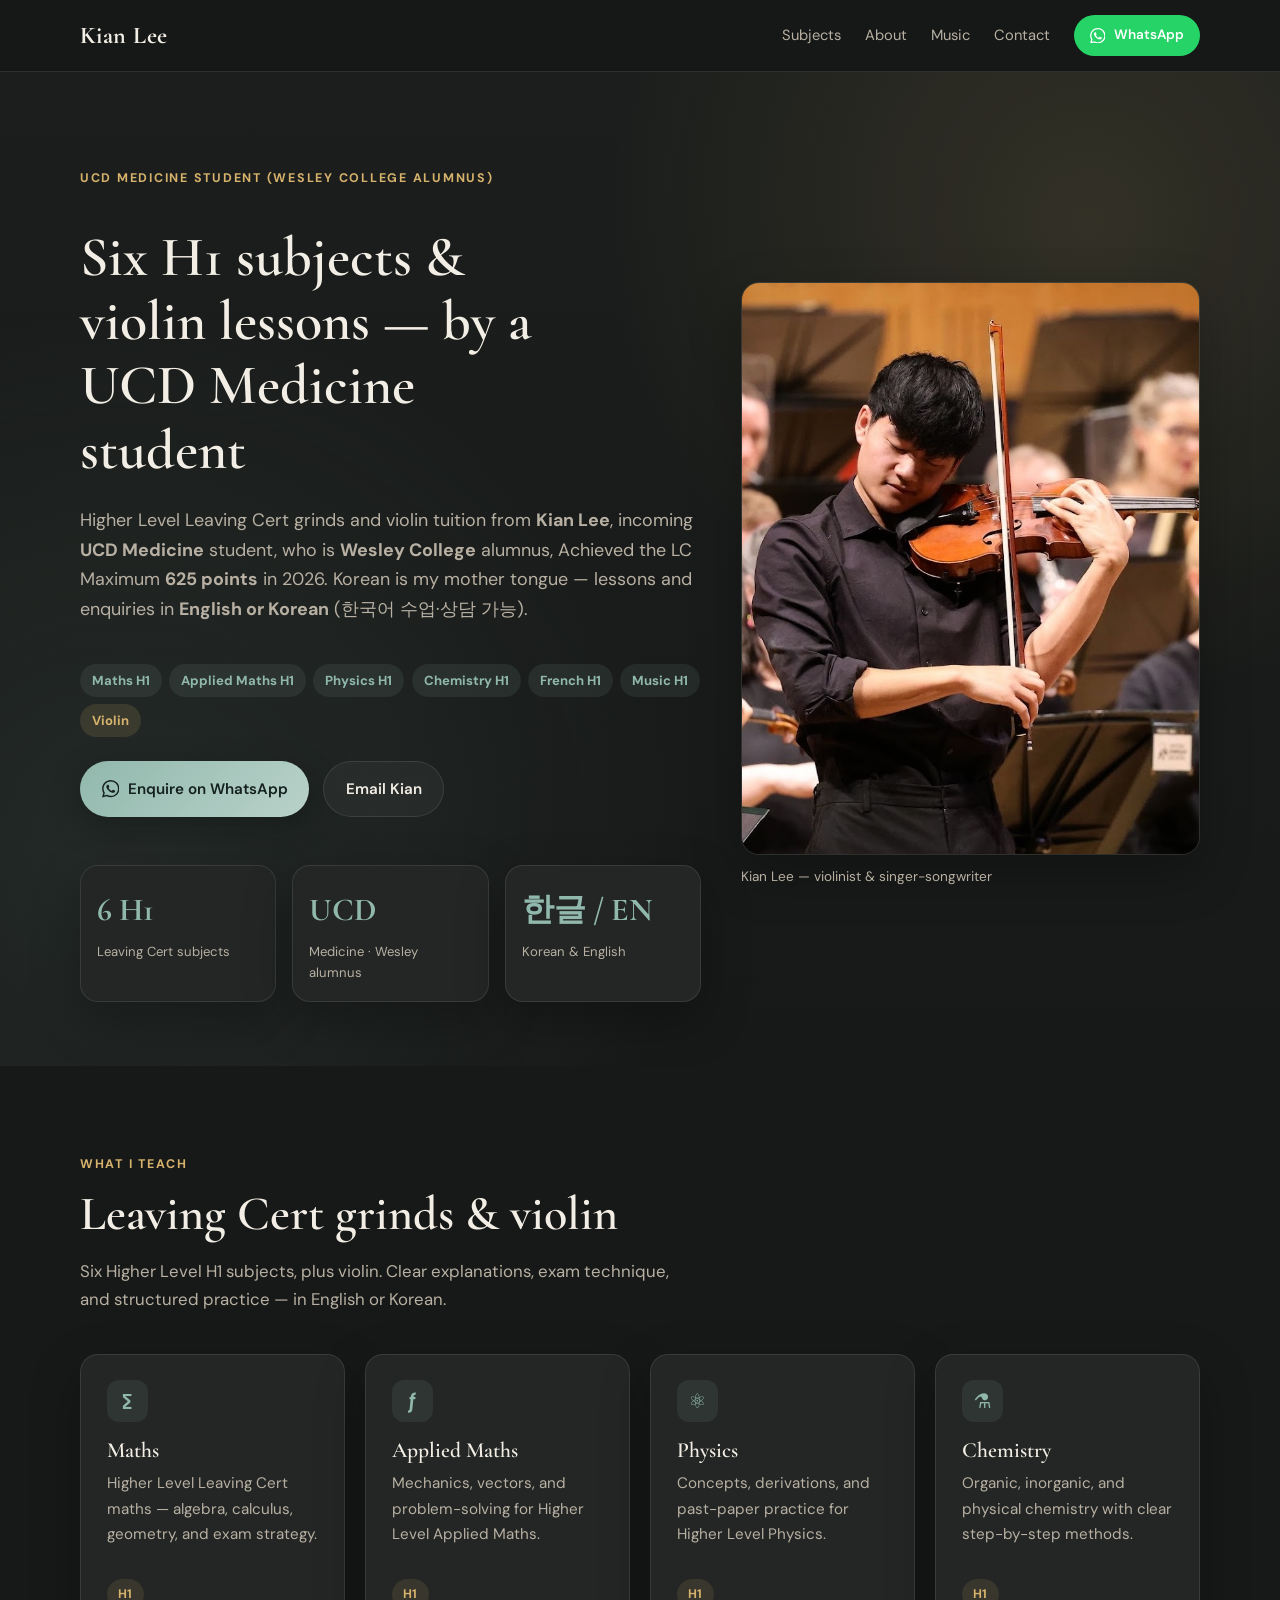
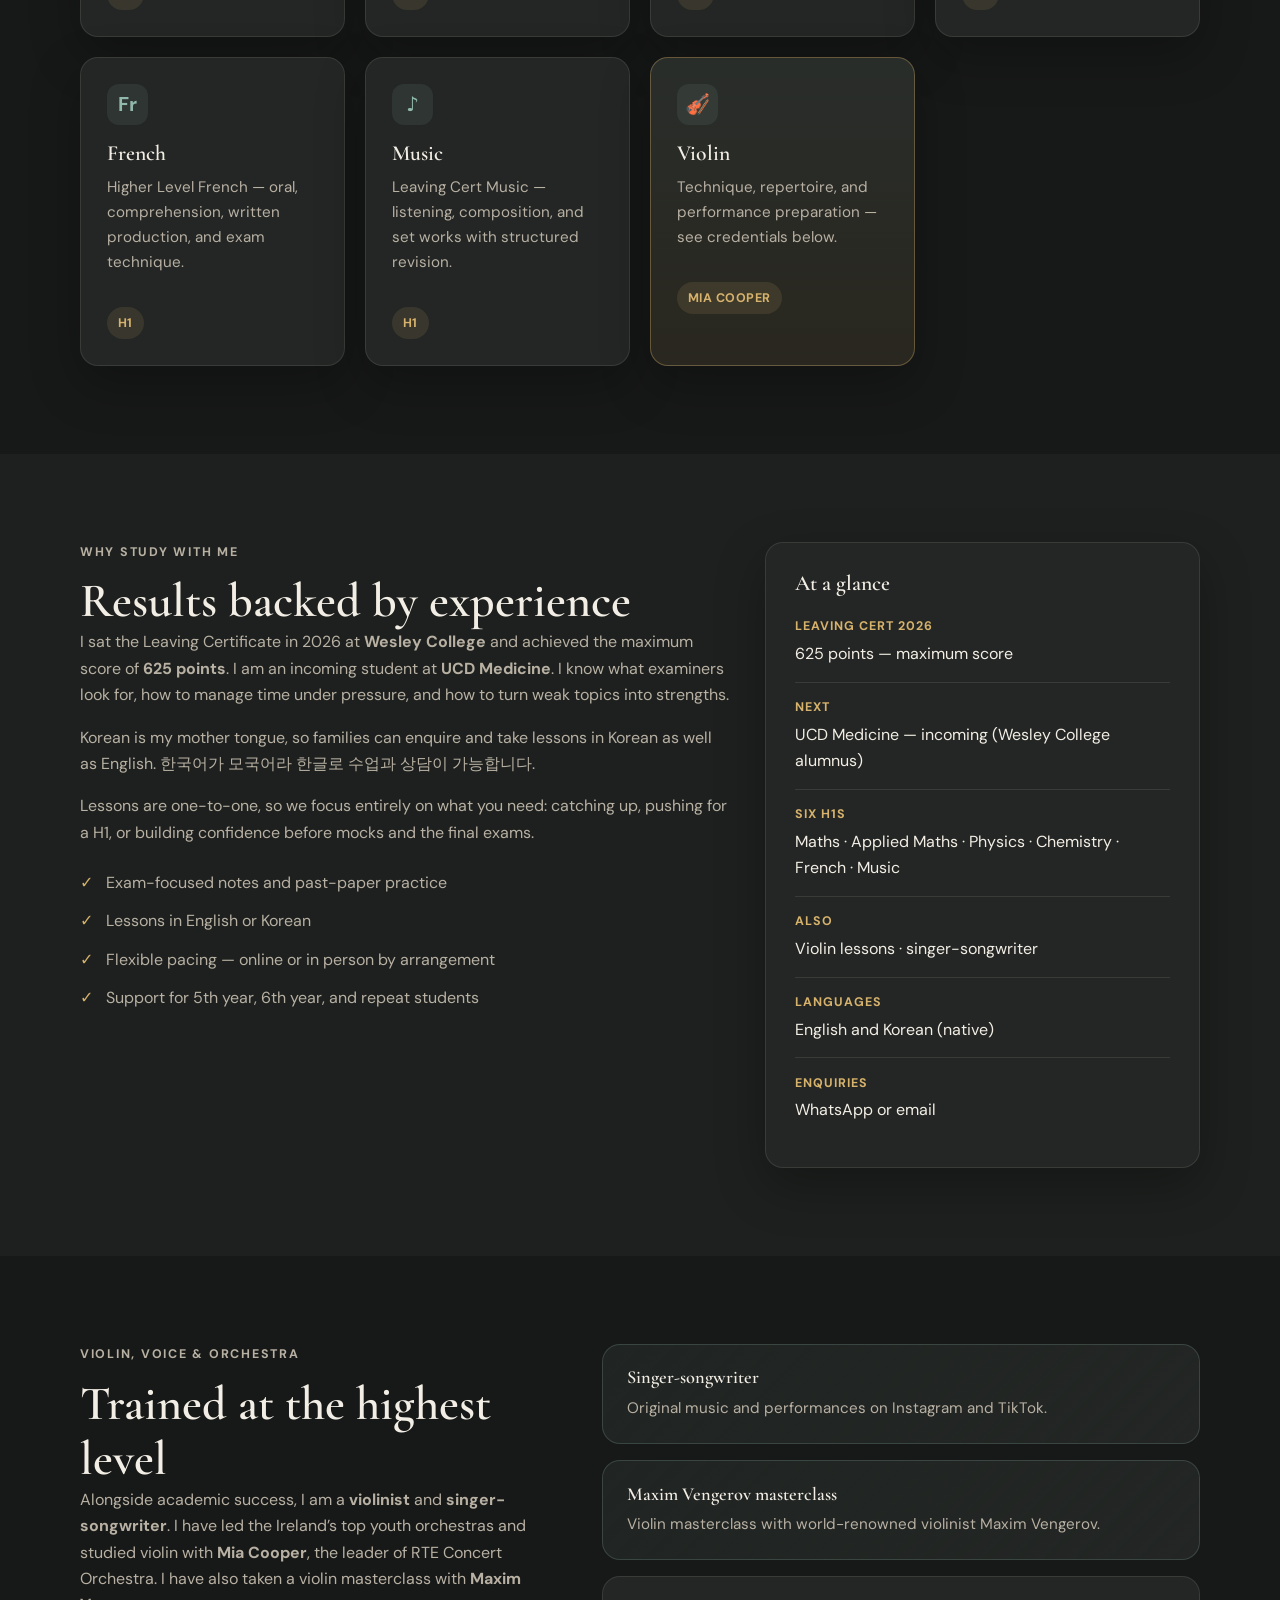
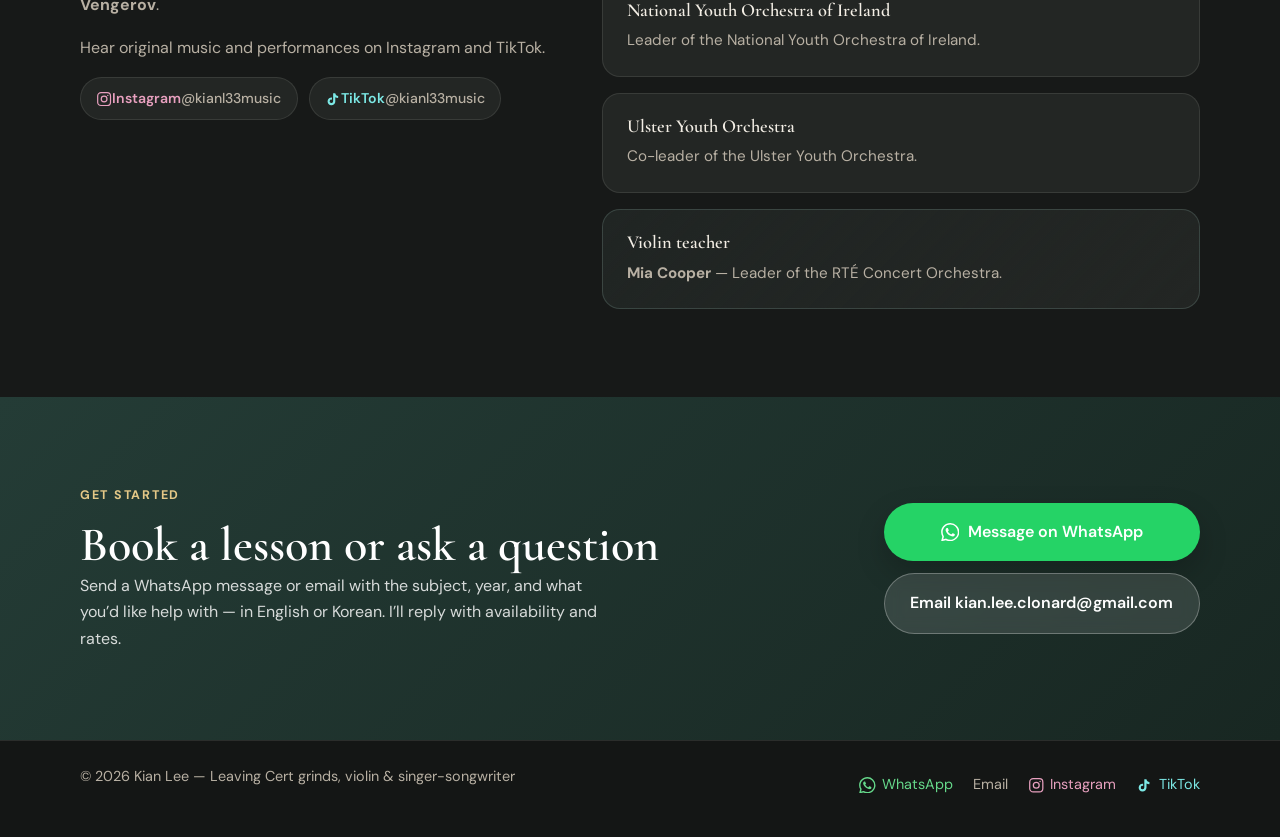
==== commit 4e72e3a1: "Rebuild index.html from updated hero and music sections. Co-authored-by: Cursor <cursoragent@cursor." ====
--- a/index.html
+++ b/index.html
@@ -108,8 +108,8 @@
       <h1>Six H1 subjects &amp; violin lessons — by a UCD Medicine student</h1>
       <p class="hero-lead">
         Higher Level Leaving Cert grinds and violin tuition from <strong>Kian Lee</strong>,
-        incoming <strong>UCD Medicine</strong> student and <strong>Wesley College</strong> alumnus.
-        Maximum <strong>625 points</strong> in 2026.
+        incoming <strong>UCD Medicine</strong> student, who is <strong>Wesley College</strong> alumnus,
+        Achieved the LC Maximum <strong>625 points</strong> in 2026.
         Korean is my mother tongue — lessons and enquiries in <strong>English or Korean</strong>
         (한국어 수업·상담 가능).
       </p>
@@ -141,7 +141,7 @@
           <span class="stat-label">Medicine · Wesley alumnus</span>
         </li>
         <li>
-          <span class="stat-value">한 / EN</span>
+          <span class="stat-value">한글 / EN</span>
           <span class="stat-label">Korean &amp; English</span>
         </li>
       </ul>
@@ -277,10 +277,9 @@
       <p class="eyebrow">Violin, voice &amp; orchestra</p>
       <h2>Trained at the highest level</h2>
       <p>
-        Alongside academic success, I am a <strong>singer-songwriter</strong> and violinist.
-        I have led some of Ireland’s top youth orchestras and study violin with one of the
-        country’s foremost performers. I have also taken a violin masterclass with
-        <strong>Maxim Vengerov</strong>.
+        Alongside academic success, I am a <strong>violinist</strong> and <strong>singer-songwriter</strong>.
+        I have led the Ireland’s top youth orchestras and studied violin with <strong>Mia Cooper</strong>, the leader of RTE Concert Orchestra.
+        I have also taken a violin masterclass with <strong>Maxim Vengerov</strong>.
       </p>
       <p>Hear original music and performances on Instagram and TikTok.</p>
       <div class="social-links">
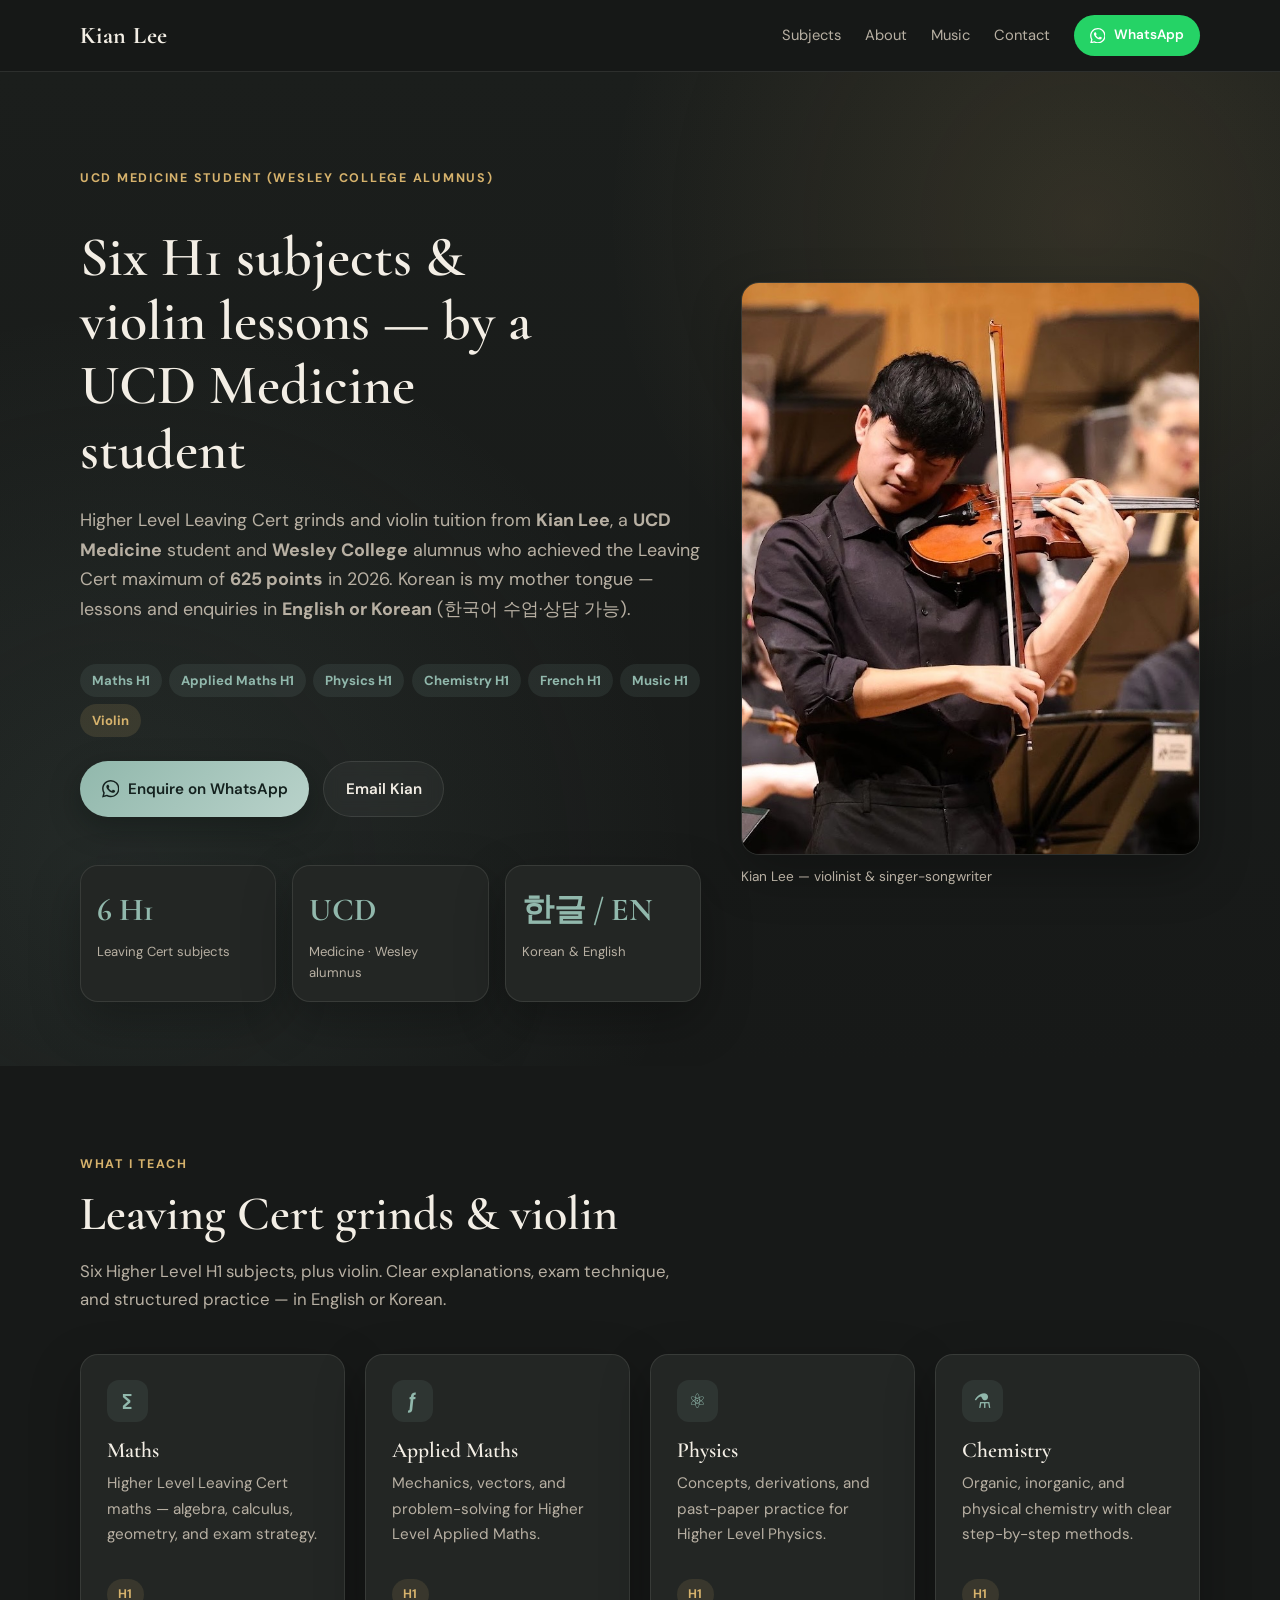
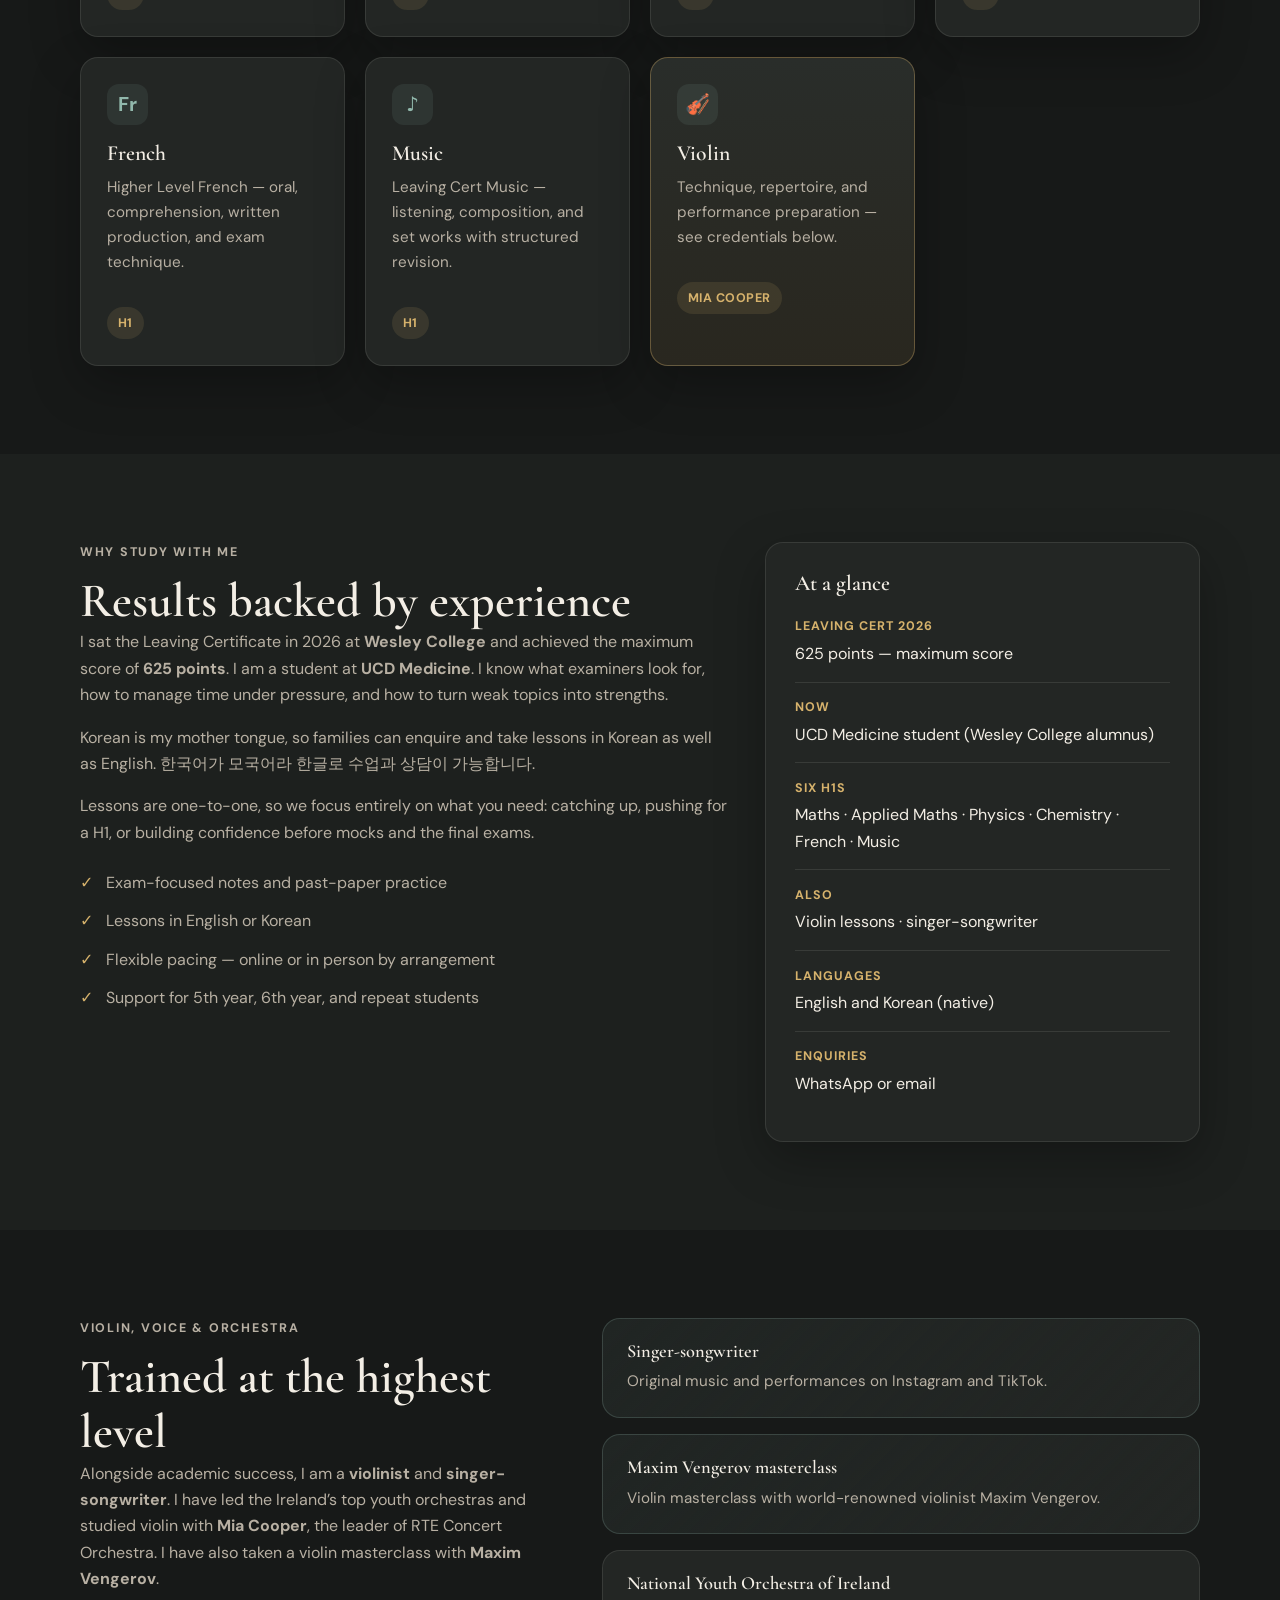
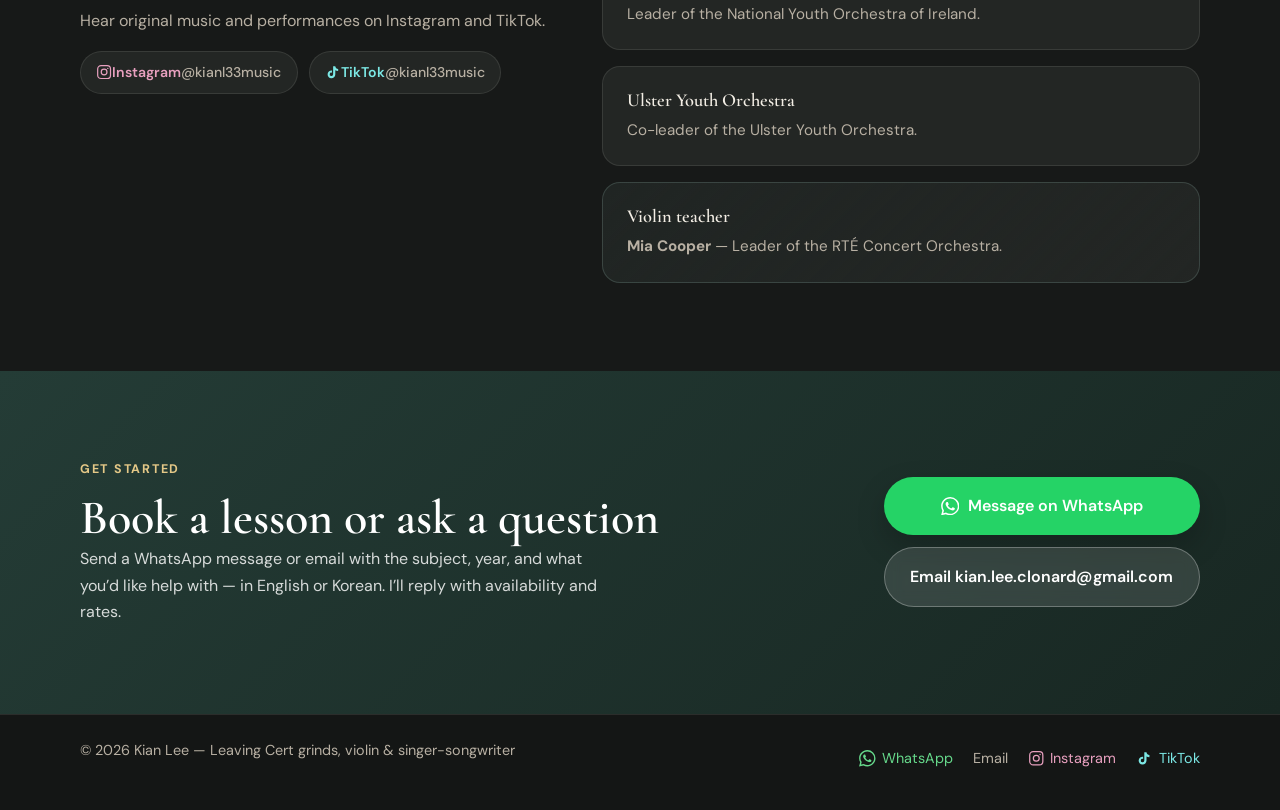
==== commit ab26a26a: "Describe Kian as a current UCD Medicine student. Co-authored-by: Cursor <cursoragent@cursor.com>" ====
--- a/index.html
+++ b/index.html
@@ -18,12 +18,12 @@
   <meta property="og:site_name" content="Kian Lee Grinds">
   <meta property="og:url" content="https://kianleeucd.github.io/grinds/">
   <meta property="og:title" content="Six H1 Leaving Cert grinds &amp; violin lessons — UCD Medicine student (Wesley College alumnus)">
-  <meta property="og:description" content="Kian Lee: Wesley College alumnus, incoming UCD Medicine, 625 points (2026). H1 grinds in Maths, Applied Maths, Physics, Chemistry, French and Music, plus violin. Lessons in English or Korean.">
+  <meta property="og:description" content="Kian Lee: Wesley College alumnus, UCD Medicine student, 625 points (2026). H1 grinds in Maths, Applied Maths, Physics, Chemistry, French and Music, plus violin. Lessons in English or Korean.">
   <meta property="og:image" content="https://kianleeucd.github.io/grinds/images/kian-lee-violin.png">
   <meta property="og:image:alt" content="Kian Lee performing on violin with orchestra">
   <meta name="twitter:card" content="summary_large_image">
   <meta name="twitter:title" content="Six H1 Leaving Cert grinds &amp; violin lessons — UCD Medicine student (Wesley College alumnus)">
-  <meta name="twitter:description" content="Wesley College alumnus. Incoming UCD Medicine. 625 points (2026). Native Korean speaker. WhatsApp 083 312 1229.">
+  <meta name="twitter:description" content="Wesley College alumnus. UCD Medicine student. 625 points (2026). Native Korean speaker. WhatsApp 083 312 1229.">
   <meta name="twitter:image" content="https://kianleeucd.github.io/grinds/images/kian-lee-violin.png">
   <link rel="preconnect" href="https://fonts.googleapis.com">
   <link rel="preconnect" href="https://fonts.gstatic.com" crossorigin>
@@ -108,8 +108,8 @@
       <h1>Six H1 subjects &amp; violin lessons — by a UCD Medicine student</h1>
       <p class="hero-lead">
         Higher Level Leaving Cert grinds and violin tuition from <strong>Kian Lee</strong>,
-        incoming <strong>UCD Medicine</strong> student, who is <strong>Wesley College</strong> alumnus,
-        Achieved the LC Maximum <strong>625 points</strong> in 2026.
+        a <strong>UCD Medicine</strong> student and <strong>Wesley College</strong> alumnus
+        who achieved the Leaving Cert maximum of <strong>625 points</strong> in 2026.
         Korean is my mother tongue — lessons and enquiries in <strong>English or Korean</strong>
         (한국어 수업·상담 가능).
       </p>
@@ -219,7 +219,7 @@
       <h2>Results backed by experience</h2>
       <p>
         I sat the Leaving Certificate in 2026 at <strong>Wesley College</strong> and achieved
-        the maximum score of <strong>625 points</strong>. I am an incoming student at
+        the maximum score of <strong>625 points</strong>. I am a student at
         <strong>UCD Medicine</strong>. I know what examiners look for, how to manage time under
         pressure, and how to turn weak topics into strengths.
       </p>
@@ -246,8 +246,8 @@
           <dd>625 points — maximum score</dd>
         </div>
         <div>
-          <dt>Next</dt>
-          <dd>UCD Medicine — incoming (Wesley College alumnus)</dd>
+          <dt>Now</dt>
+          <dd>UCD Medicine student (Wesley College alumnus)</dd>
         </div>
         <div>
           <dt>Six H1s</dt>
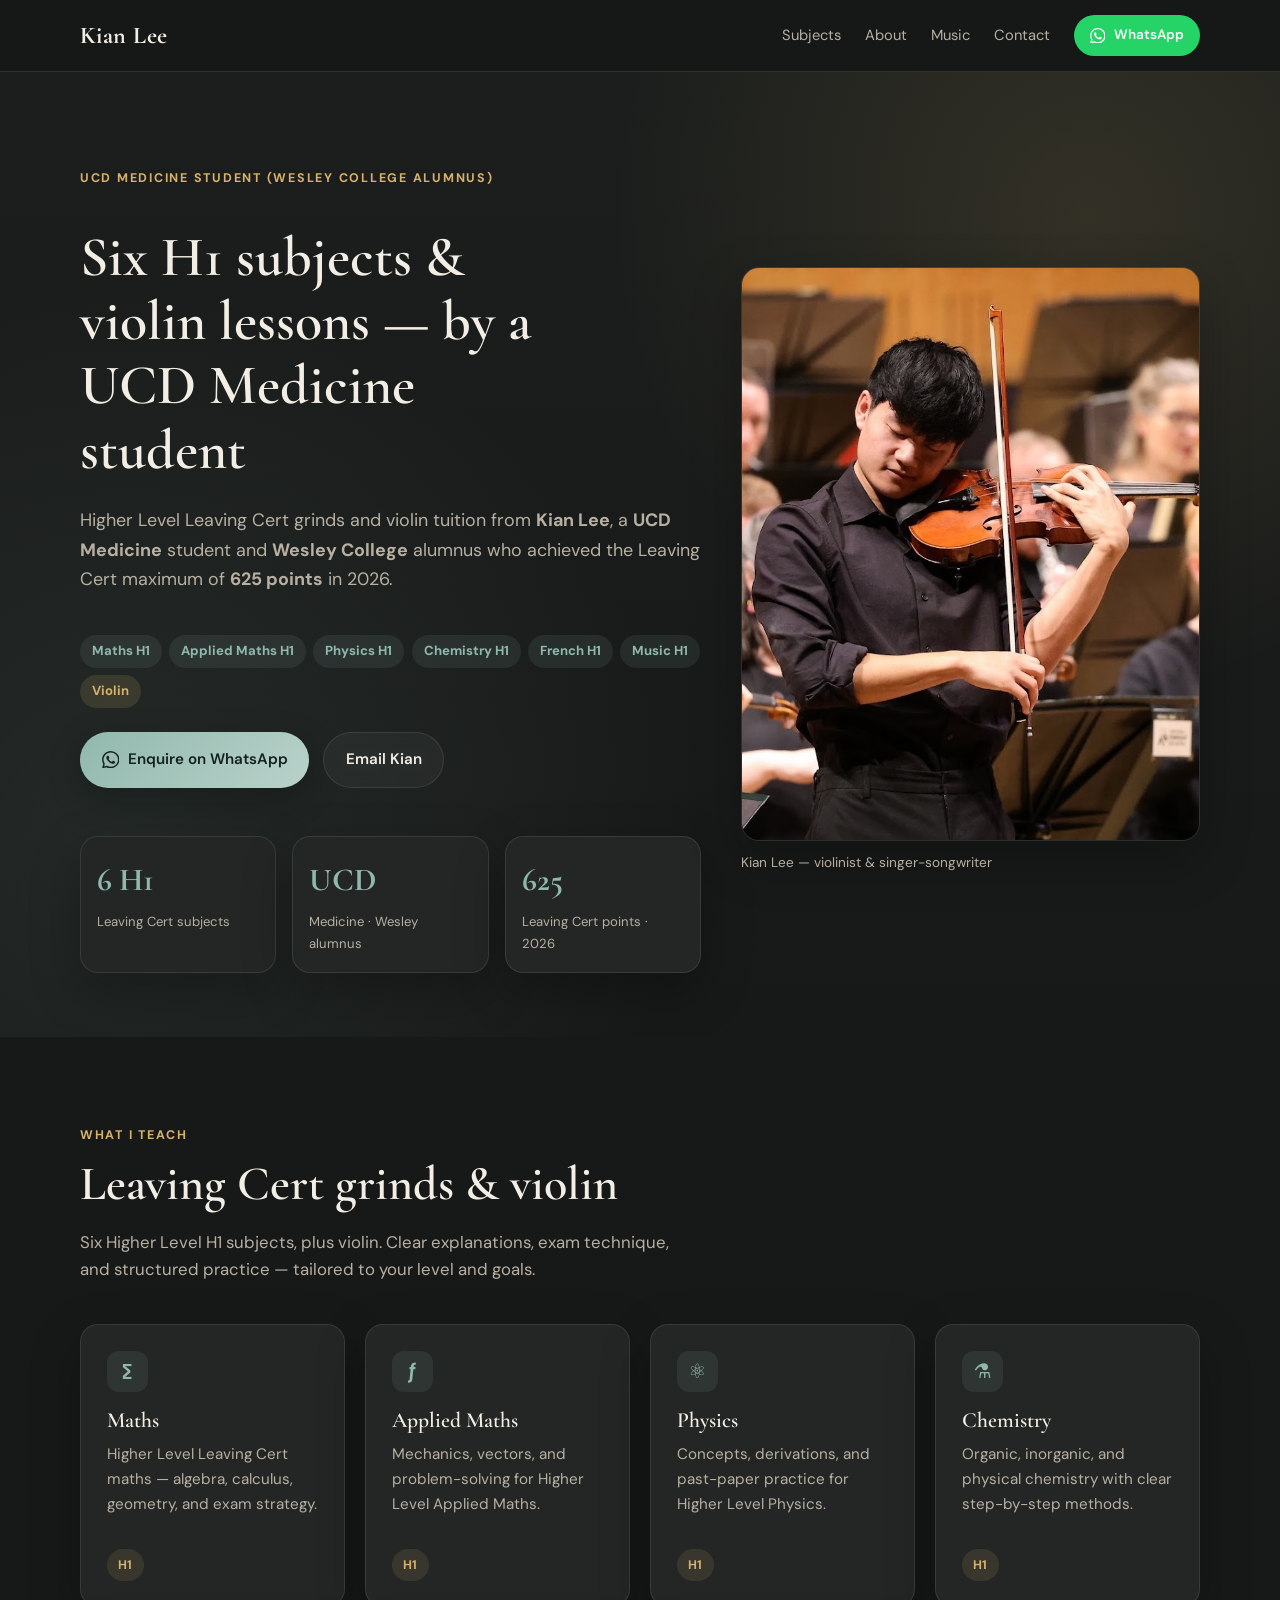
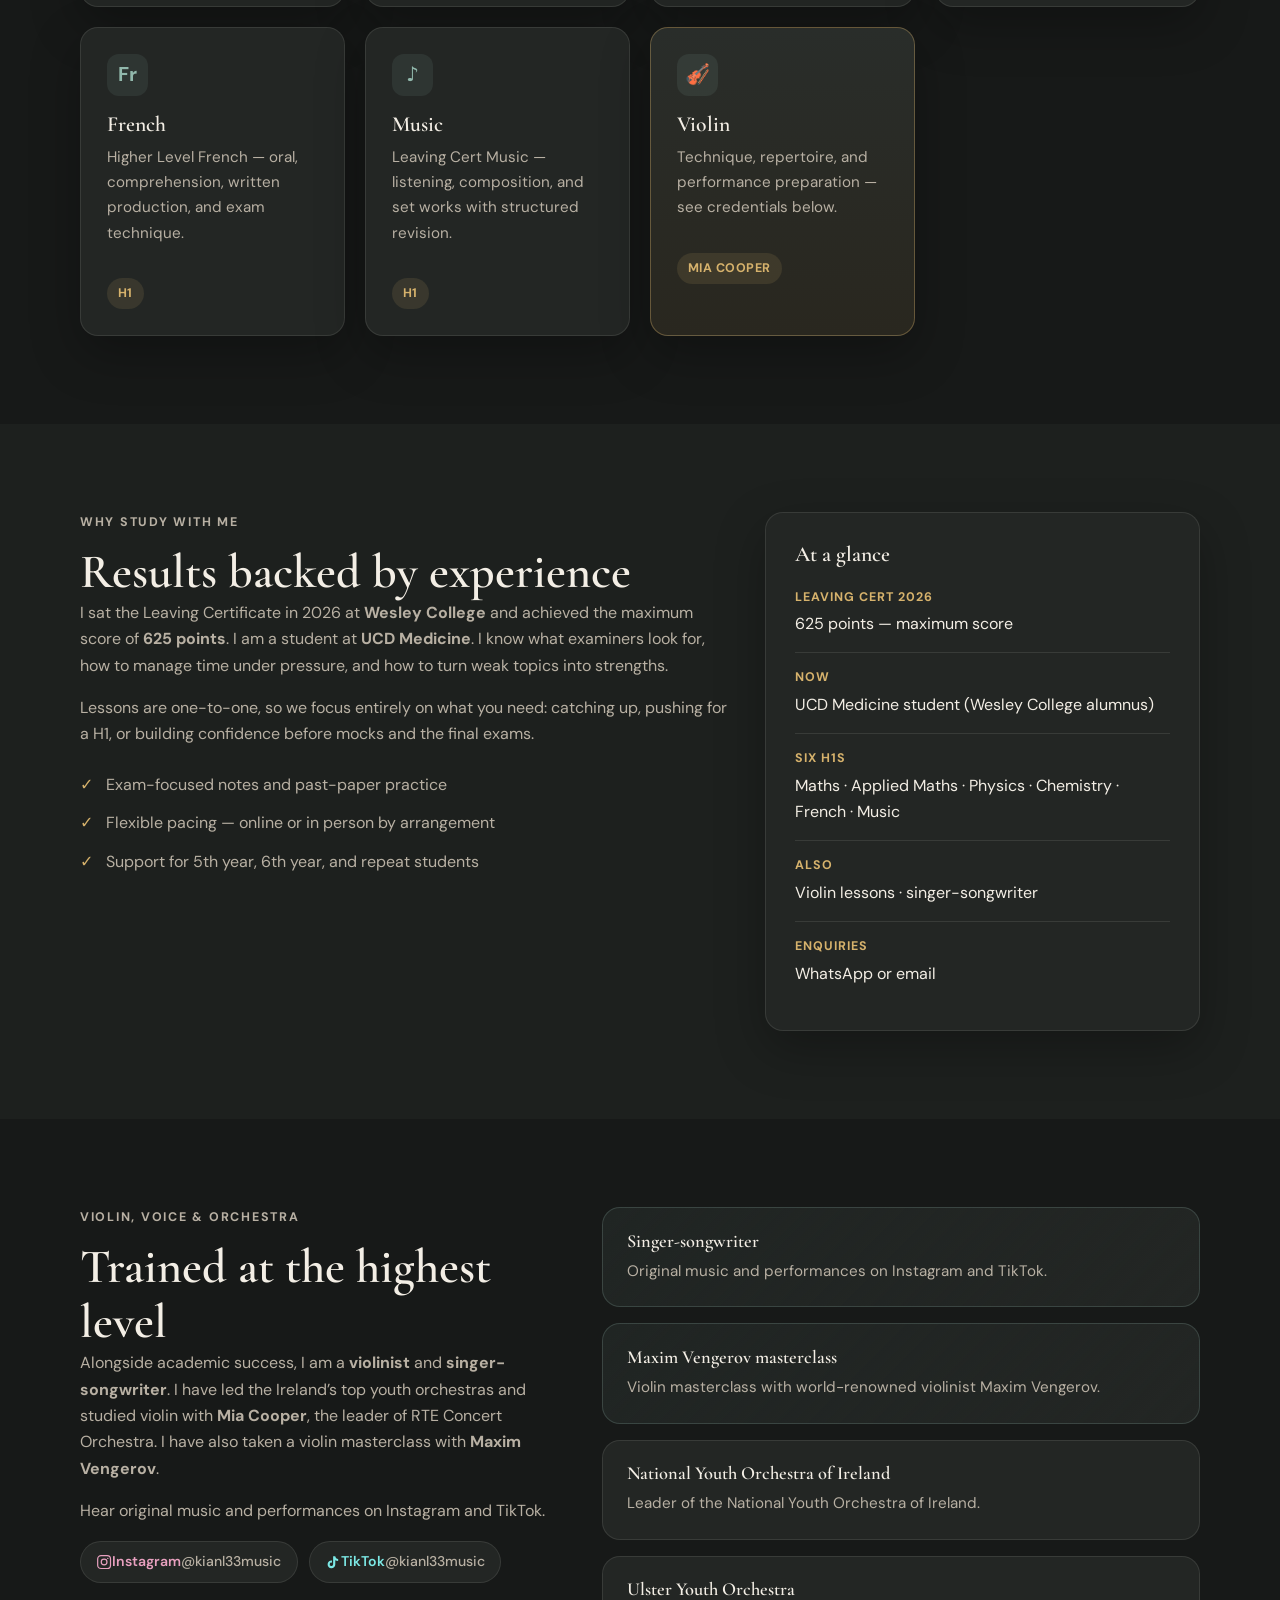
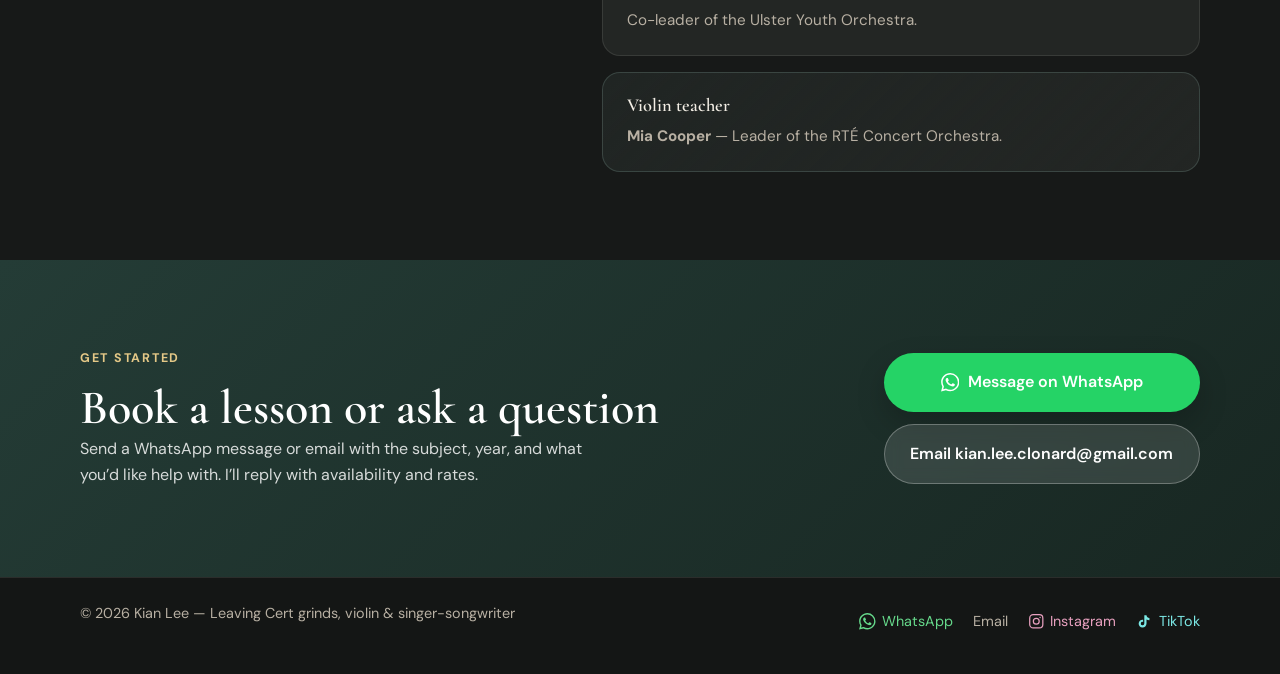
==== commit 9eca95cc: "Remove Korean lesson and enquiry wording from the site. Co-authored-by: Cursor <cursoragent@cursor.c" ====
--- a/index.html
+++ b/index.html
@@ -4,26 +4,24 @@
   <meta charset="UTF-8">
   <meta name="viewport" content="width=device-width, initial-scale=1.0">
   <title>Leaving Cert H1 Grinds &amp; Violin Lessons | Kian Lee · UCD Medicine · Wesley College</title>
-  <meta name="description" content="Six Leaving Cert H1 grinds (Maths, Applied Maths, Physics, Chemistry, French, Music) and violin lessons with Kian Lee — UCD Medicine student (Wesley College alumnus), 625 points (2026). Native Korean speaker. 리빙서트 과외 · 바이올린 레슨. WhatsApp 083 312 1229.">
-  <meta name="keywords" content="Leaving Cert grinds, H1 grinds Ireland, Maths grinds, Wesley College Dublin, UCD Medicine, Applied Maths, Physics, Chemistry, French, Music, violin lessons Dublin, Korean tutor, 리빙서트 과외, 수학 과외, 바이올린 레슨">
+  <meta name="description" content="Six Leaving Cert H1 grinds (Maths, Applied Maths, Physics, Chemistry, French, Music) and violin lessons with Kian Lee — UCD Medicine student (Wesley College alumnus), 625 points (2026). WhatsApp 083 312 1229.">
+  <meta name="keywords" content="Leaving Cert grinds, H1 grinds Ireland, Maths grinds, Wesley College Dublin, UCD Medicine, Applied Maths, Physics, Chemistry, French, Music, violin lessons Dublin">
   <meta name="author" content="Kian Lee">
   <meta name="robots" content="index, follow">
   <link rel="canonical" href="https://kianleeucd.github.io/grinds/">
   <link rel="alternate" hreflang="en" href="https://kianleeucd.github.io/grinds/">
-  <link rel="alternate" hreflang="ko" href="https://kianleeucd.github.io/grinds/">
   <link rel="alternate" hreflang="x-default" href="https://kianleeucd.github.io/grinds/">
   <meta property="og:type" content="website">
   <meta property="og:locale" content="en_IE">
-  <meta property="og:locale:alternate" content="ko_KR">
   <meta property="og:site_name" content="Kian Lee Grinds">
   <meta property="og:url" content="https://kianleeucd.github.io/grinds/">
   <meta property="og:title" content="Six H1 Leaving Cert grinds &amp; violin lessons — UCD Medicine student (Wesley College alumnus)">
-  <meta property="og:description" content="Kian Lee: Wesley College alumnus, UCD Medicine student, 625 points (2026). H1 grinds in Maths, Applied Maths, Physics, Chemistry, French and Music, plus violin. Lessons in English or Korean.">
+  <meta property="og:description" content="Kian Lee: Wesley College alumnus, UCD Medicine student, 625 points (2026). H1 grinds in Maths, Applied Maths, Physics, Chemistry, French and Music, plus violin.">
   <meta property="og:image" content="https://kianleeucd.github.io/grinds/images/kian-lee-violin.png">
   <meta property="og:image:alt" content="Kian Lee performing on violin with orchestra">
   <meta name="twitter:card" content="summary_large_image">
   <meta name="twitter:title" content="Six H1 Leaving Cert grinds &amp; violin lessons — UCD Medicine student (Wesley College alumnus)">
-  <meta name="twitter:description" content="Wesley College alumnus. UCD Medicine student. 625 points (2026). Native Korean speaker. WhatsApp 083 312 1229.">
+  <meta name="twitter:description" content="Wesley College alumnus. UCD Medicine student. 625 points (2026). WhatsApp 083 312 1229.">
   <meta name="twitter:image" content="https://kianleeucd.github.io/grinds/images/kian-lee-violin.png">
   <link rel="preconnect" href="https://fonts.googleapis.com">
   <link rel="preconnect" href="https://fonts.gstatic.com" crossorigin>
@@ -34,7 +32,7 @@
     "@context": "https://schema.org",
     "@type": "EducationalOccupationalProgram",
     "name": "Leaving Cert H1 grinds and violin lessons",
-    "description": "One-to-one Higher Level Leaving Cert grinds in six H1 subjects and private violin lessons with Kian Lee, UCD Medicine student and Wesley College alumnus. Lessons available in English and Korean.",
+    "description": "One-to-one Higher Level Leaving Cert grinds in six H1 subjects and private violin lessons with Kian Lee, UCD Medicine student and Wesley College alumnus.",
     "url": "https://kianleeucd.github.io/grinds/",
     "provider": {
       "@type": "Person",
@@ -42,7 +40,7 @@
       "jobTitle": "Leaving Cert tutor, violin teacher, and singer-songwriter",
       "email": "mailto:kian.lee.clonard@gmail.com",
       "telephone": "+353833121229",
-      "knowsLanguage": ["en", "ko"],
+      "knowsLanguage": ["en"],
       "image": "https://kianleeucd.github.io/grinds/images/kian-lee-violin.png",
       "sameAs": [
         "https://www.instagram.com/kianl33music/",
@@ -74,7 +72,7 @@
       "Leaving Cert Higher Level Music",
       "Violin"
     ],
-    "inLanguage": ["en", "ko"],
+    "inLanguage": ["en"],
     "areaServed": "Ireland"
   }
   </script>
@@ -110,8 +108,6 @@
         Higher Level Leaving Cert grinds and violin tuition from <strong>Kian Lee</strong>,
         a <strong>UCD Medicine</strong> student and <strong>Wesley College</strong> alumnus
         who achieved the Leaving Cert maximum of <strong>625 points</strong> in 2026.
-        Korean is my mother tongue — lessons and enquiries in <strong>English or Korean</strong>
-        (한국어 수업·상담 가능).
       </p>
       <ul class="hero-pills" aria-label="Six H1 subjects and violin">
         <li>Maths H1</li>
@@ -141,8 +137,8 @@
           <span class="stat-label">Medicine · Wesley alumnus</span>
         </li>
         <li>
-          <span class="stat-value">한글 / EN</span>
-          <span class="stat-label">Korean &amp; English</span>
+          <span class="stat-value">625</span>
+          <span class="stat-label">Leaving Cert points · 2026</span>
         </li>
       </ul>
     </div>
@@ -161,7 +157,7 @@
       <h2>Leaving Cert grinds &amp; violin</h2>
       <p class="section-intro">
         Six Higher Level H1 subjects, plus violin. Clear explanations, exam technique, and
-        structured practice — in English or Korean.
+        structured practice — tailored to your level and goals.
       </p>
     </div>
     <div class="subject-grid">
@@ -224,16 +220,11 @@
         pressure, and how to turn weak topics into strengths.
       </p>
       <p>
-        Korean is my mother tongue, so families can enquire and take lessons in Korean as well as
-        English. 한국어가 모국어라 한글로 수업과 상담이 가능합니다.
-      </p>
-      <p>
         Lessons are one-to-one, so we focus entirely on what you need: catching up, pushing for a
         H1, or building confidence before mocks and the final exams.
       </p>
       <ul class="check-list">
         <li>Exam-focused notes and past-paper practice</li>
-        <li>Lessons in English or Korean</li>
         <li>Flexible pacing — online or in person by arrangement</li>
         <li>Support for 5th year, 6th year, and repeat students</li>
       </ul>
@@ -256,10 +247,6 @@
         <div>
           <dt>Also</dt>
           <dd>Violin lessons · singer-songwriter</dd>
-        </div>
-        <div>
-          <dt>Languages</dt>
-          <dd>English and Korean (native)</dd>
         </div>
         <div>
           <dt>Enquiries</dt>
@@ -331,8 +318,8 @@
       <p class="eyebrow">Get started</p>
       <h2>Book a lesson or ask a question</h2>
       <p>
-        Send a WhatsApp message or email with the subject, year, and what you’d like help with —
-        in English or Korean. I’ll reply with availability and rates.
+        Send a WhatsApp message or email with the subject, year, and what you’d like help with.
+        I’ll reply with availability and rates.
       </p>
     </div>
     <div class="cta-actions">
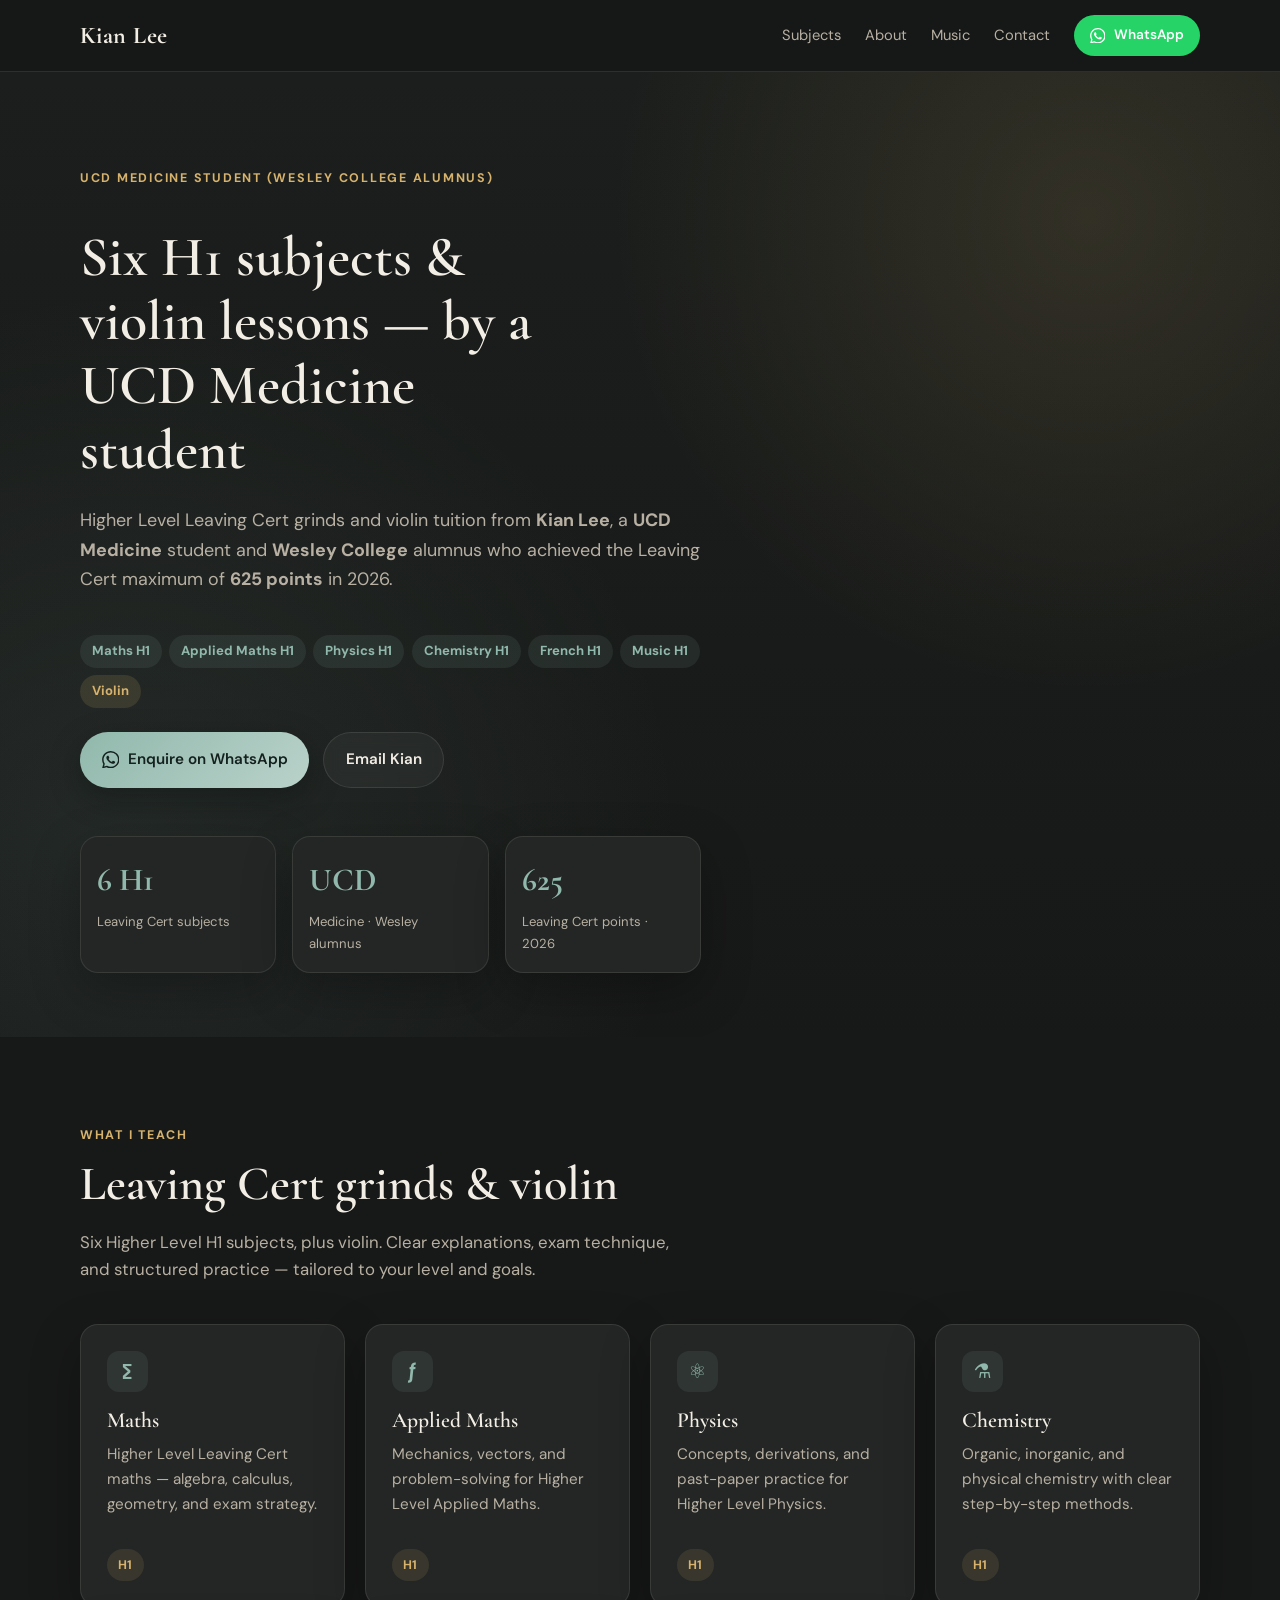
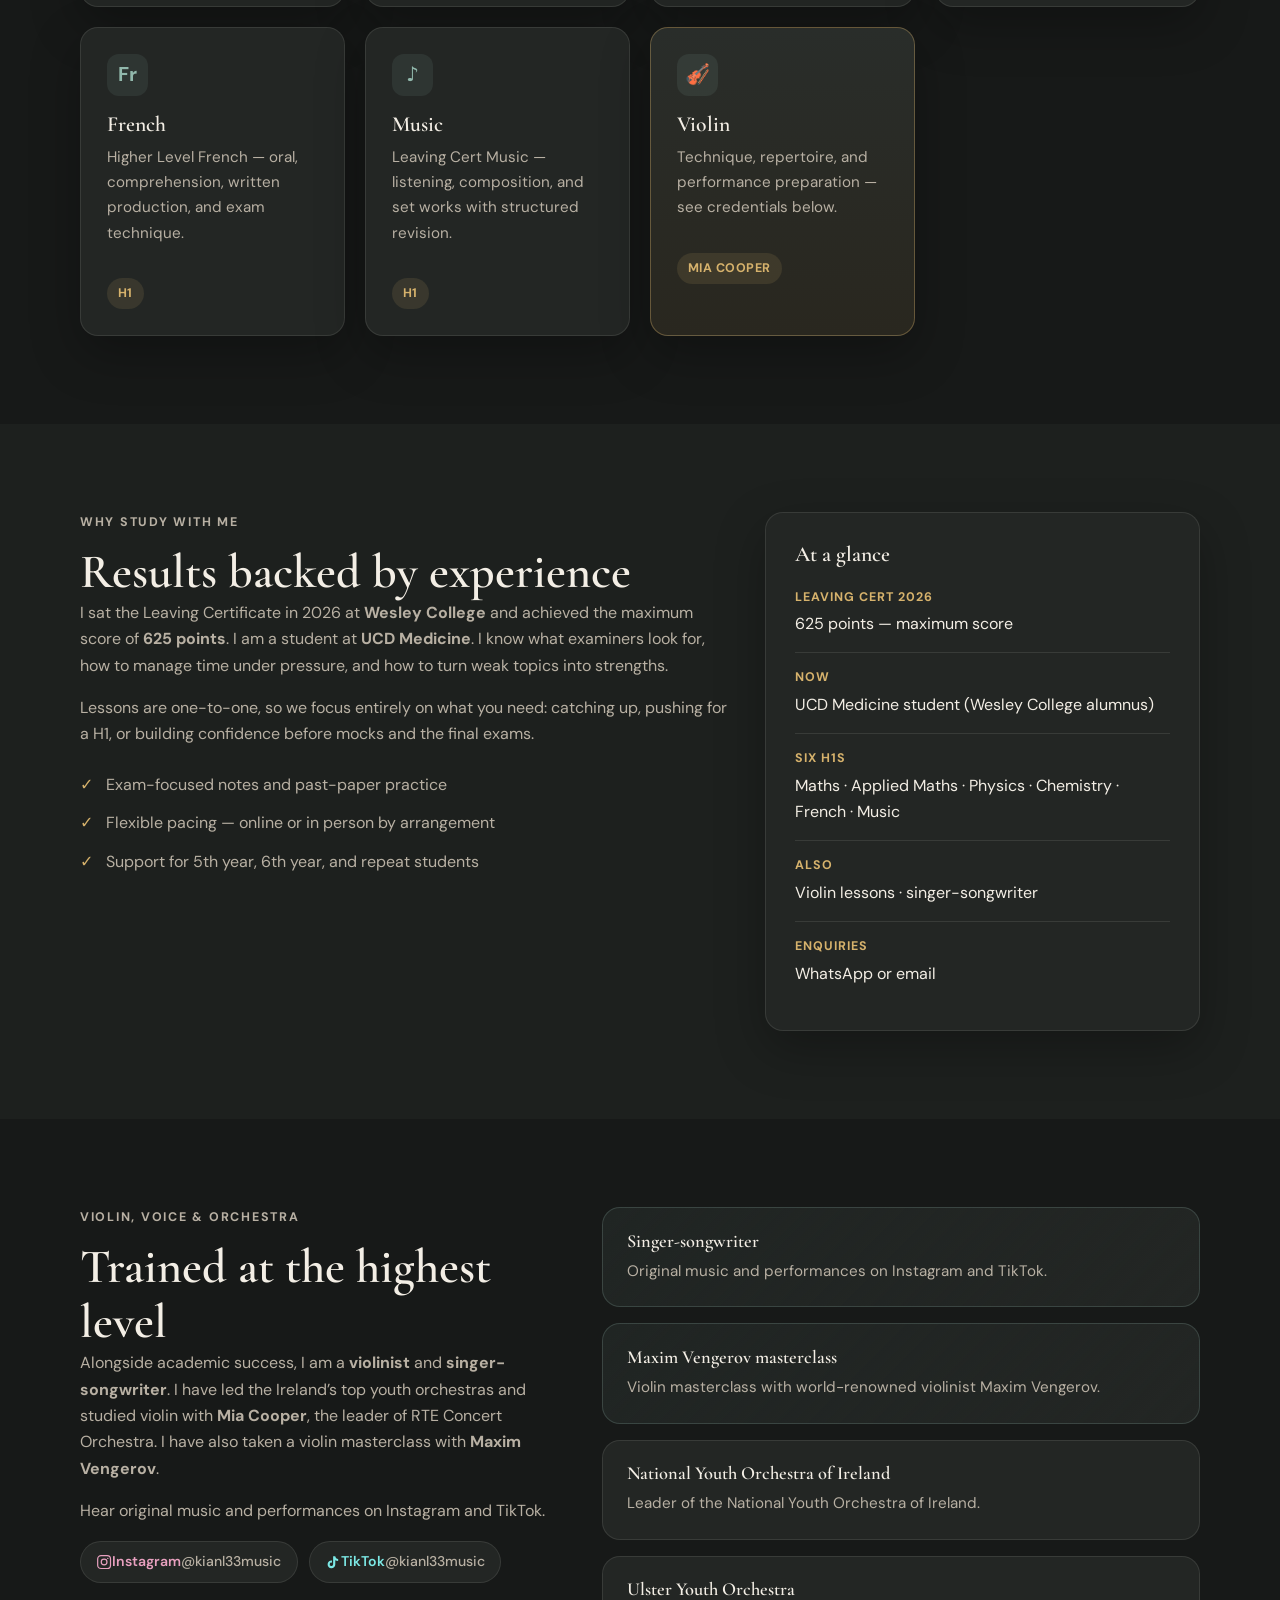
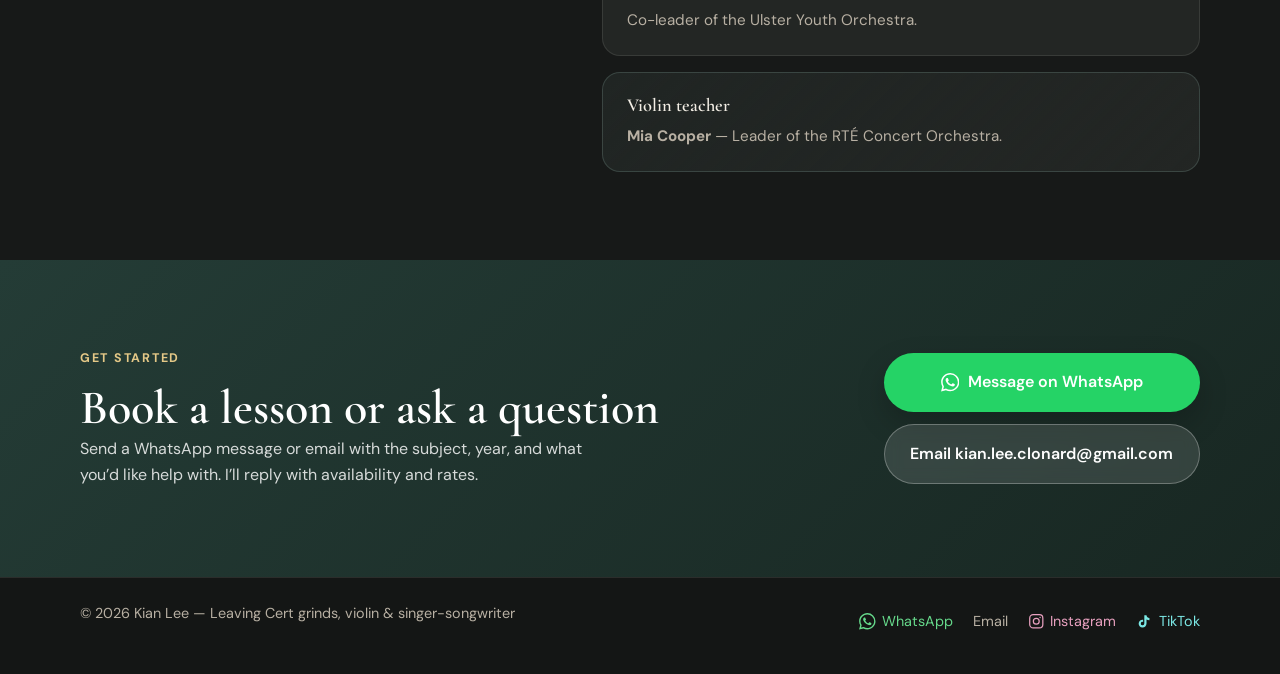
==== commit 2100e395: "Remove the violin photo from the page. Co-authored-by: Cursor <cursoragent@cursor.com>" ====
--- a/index.html
+++ b/index.html
@@ -17,12 +17,9 @@
   <meta property="og:url" content="https://kianleeucd.github.io/grinds/">
   <meta property="og:title" content="Six H1 Leaving Cert grinds &amp; violin lessons — UCD Medicine student (Wesley College alumnus)">
   <meta property="og:description" content="Kian Lee: Wesley College alumnus, UCD Medicine student, 625 points (2026). H1 grinds in Maths, Applied Maths, Physics, Chemistry, French and Music, plus violin.">
-  <meta property="og:image" content="https://kianleeucd.github.io/grinds/images/kian-lee-violin.png">
-  <meta property="og:image:alt" content="Kian Lee performing on violin with orchestra">
-  <meta name="twitter:card" content="summary_large_image">
+  <meta name="twitter:card" content="summary">
   <meta name="twitter:title" content="Six H1 Leaving Cert grinds &amp; violin lessons — UCD Medicine student (Wesley College alumnus)">
   <meta name="twitter:description" content="Wesley College alumnus. UCD Medicine student. 625 points (2026). WhatsApp 083 312 1229.">
-  <meta name="twitter:image" content="https://kianleeucd.github.io/grinds/images/kian-lee-violin.png">
   <link rel="preconnect" href="https://fonts.googleapis.com">
   <link rel="preconnect" href="https://fonts.gstatic.com" crossorigin>
   <link href="https://fonts.googleapis.com/css2?family=Cormorant+Garamond:ital,wght@0,500;0,600;0,700;1,500&family=DM+Sans:ital,opsz,wght@0,9..40,400;0,9..40,500;0,9..40,600;0,9..40,700;1,9..40,400&display=swap" rel="stylesheet">
@@ -41,7 +38,6 @@
       "email": "mailto:kian.lee.clonard@gmail.com",
       "telephone": "+353833121229",
       "knowsLanguage": ["en"],
-      "image": "https://kianleeucd.github.io/grinds/images/kian-lee-violin.png",
       "sameAs": [
         "https://www.instagram.com/kianl33music/",
         "https://www.tiktok.com/@kianl33music/"
@@ -142,10 +138,6 @@
         </li>
       </ul>
     </div>
-    <figure class="hero-photo">
-      <img src="images/kian-lee-violin.png" alt="Kian Lee performing on violin with orchestra">
-      <figcaption>Kian Lee — violinist &amp; singer-songwriter</figcaption>
-    </figure>
   </div>
 </section>
 
